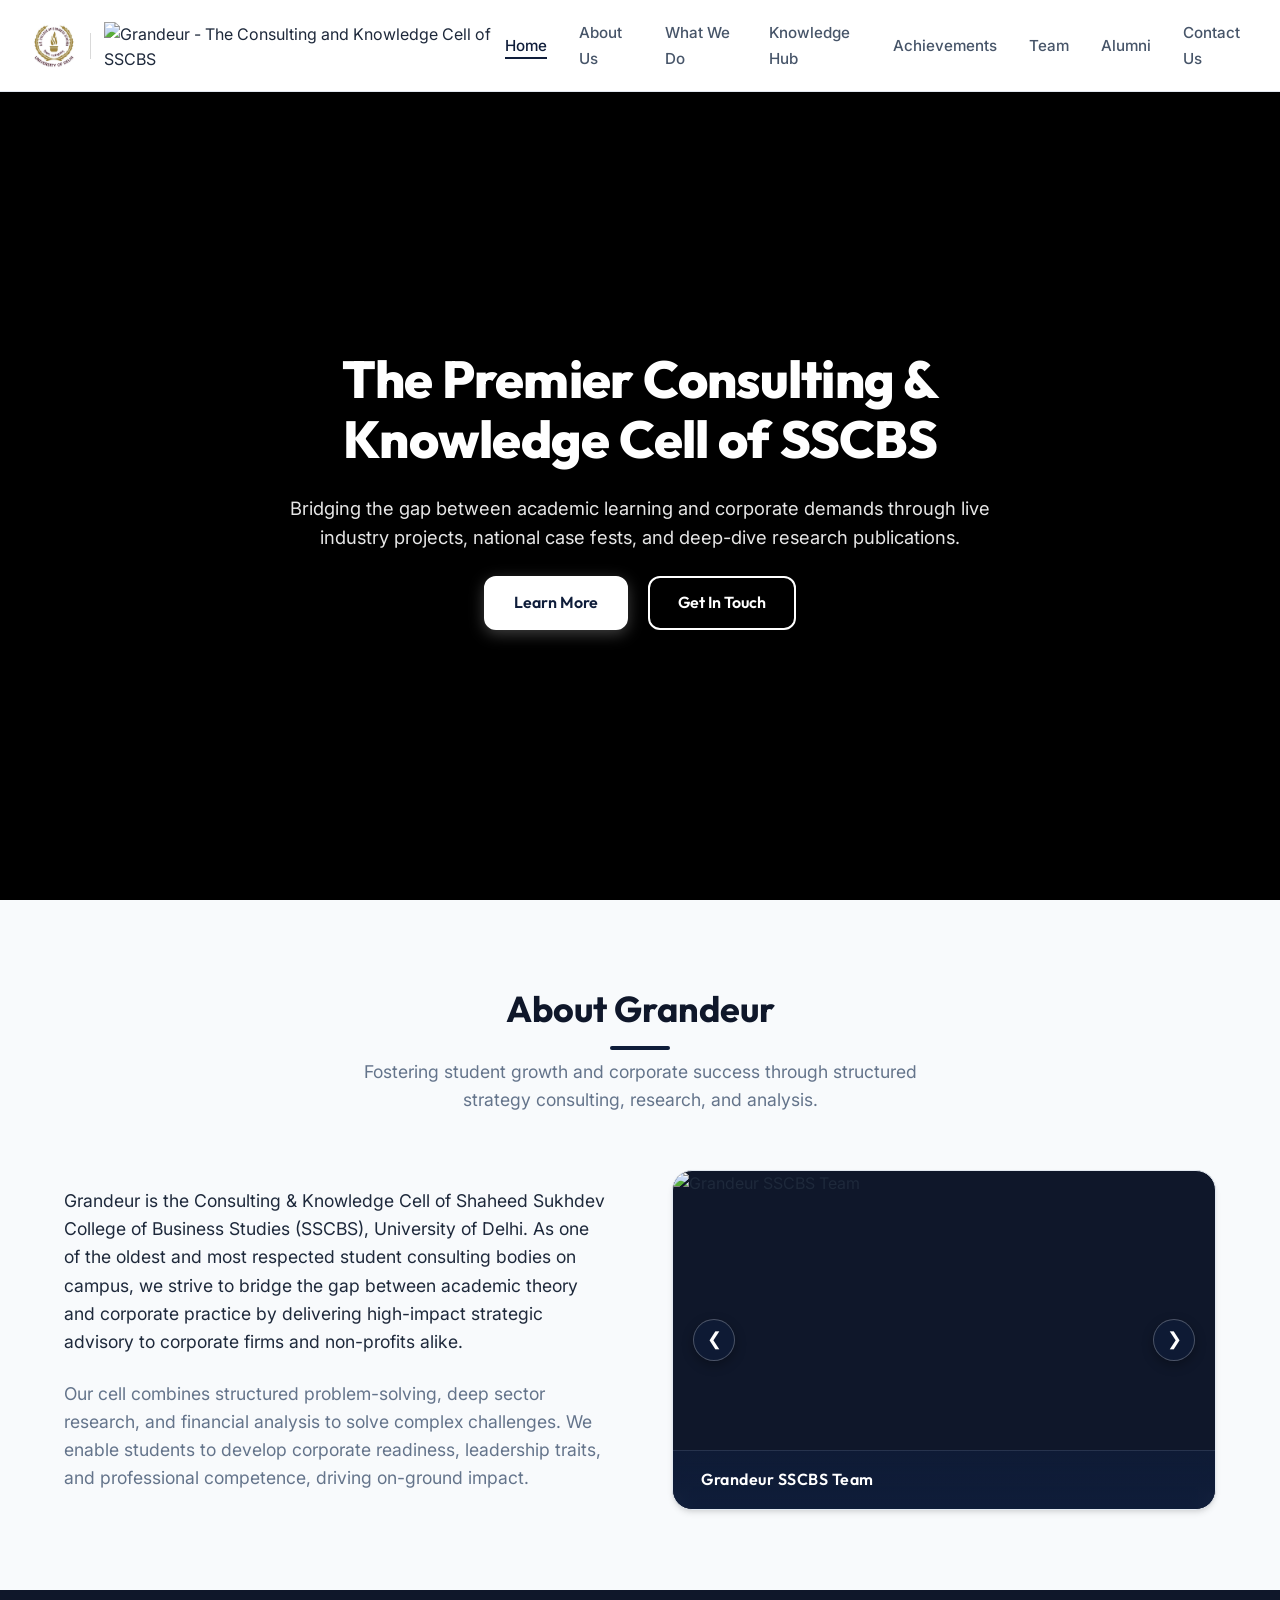
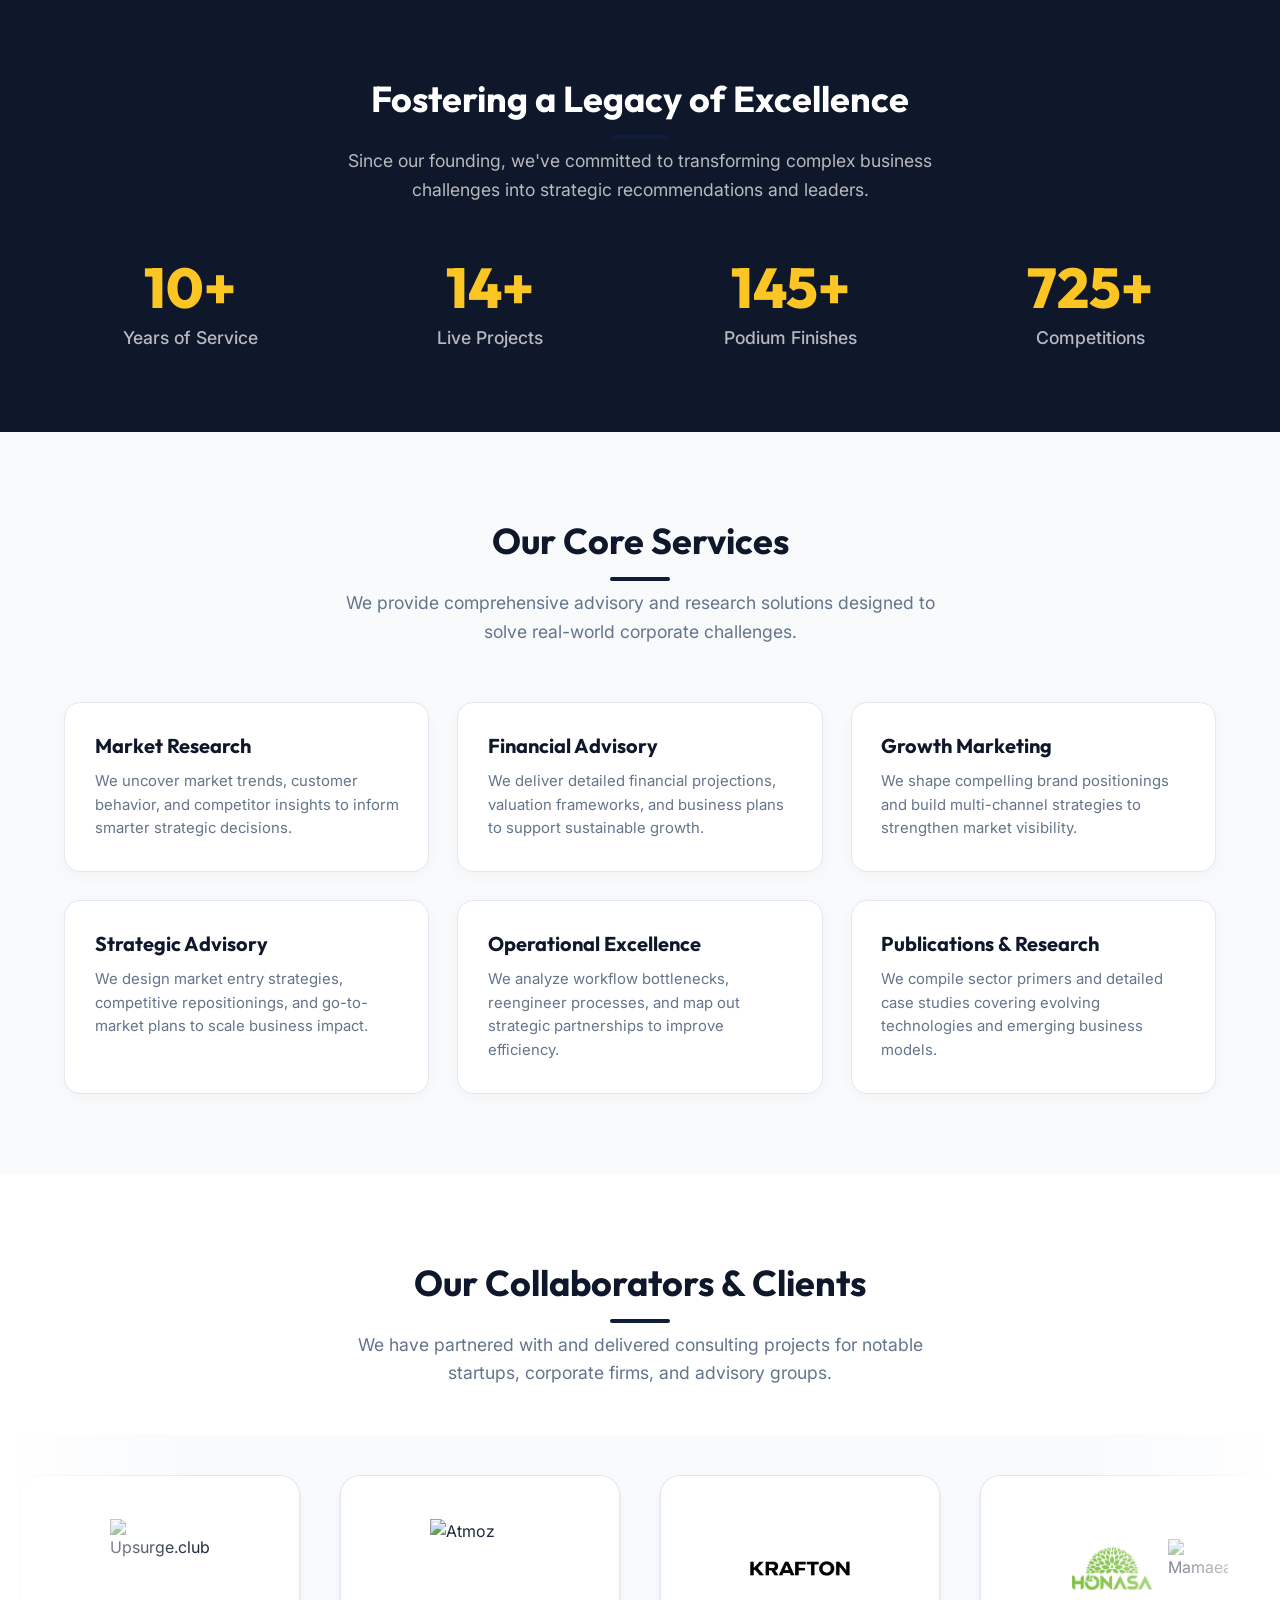
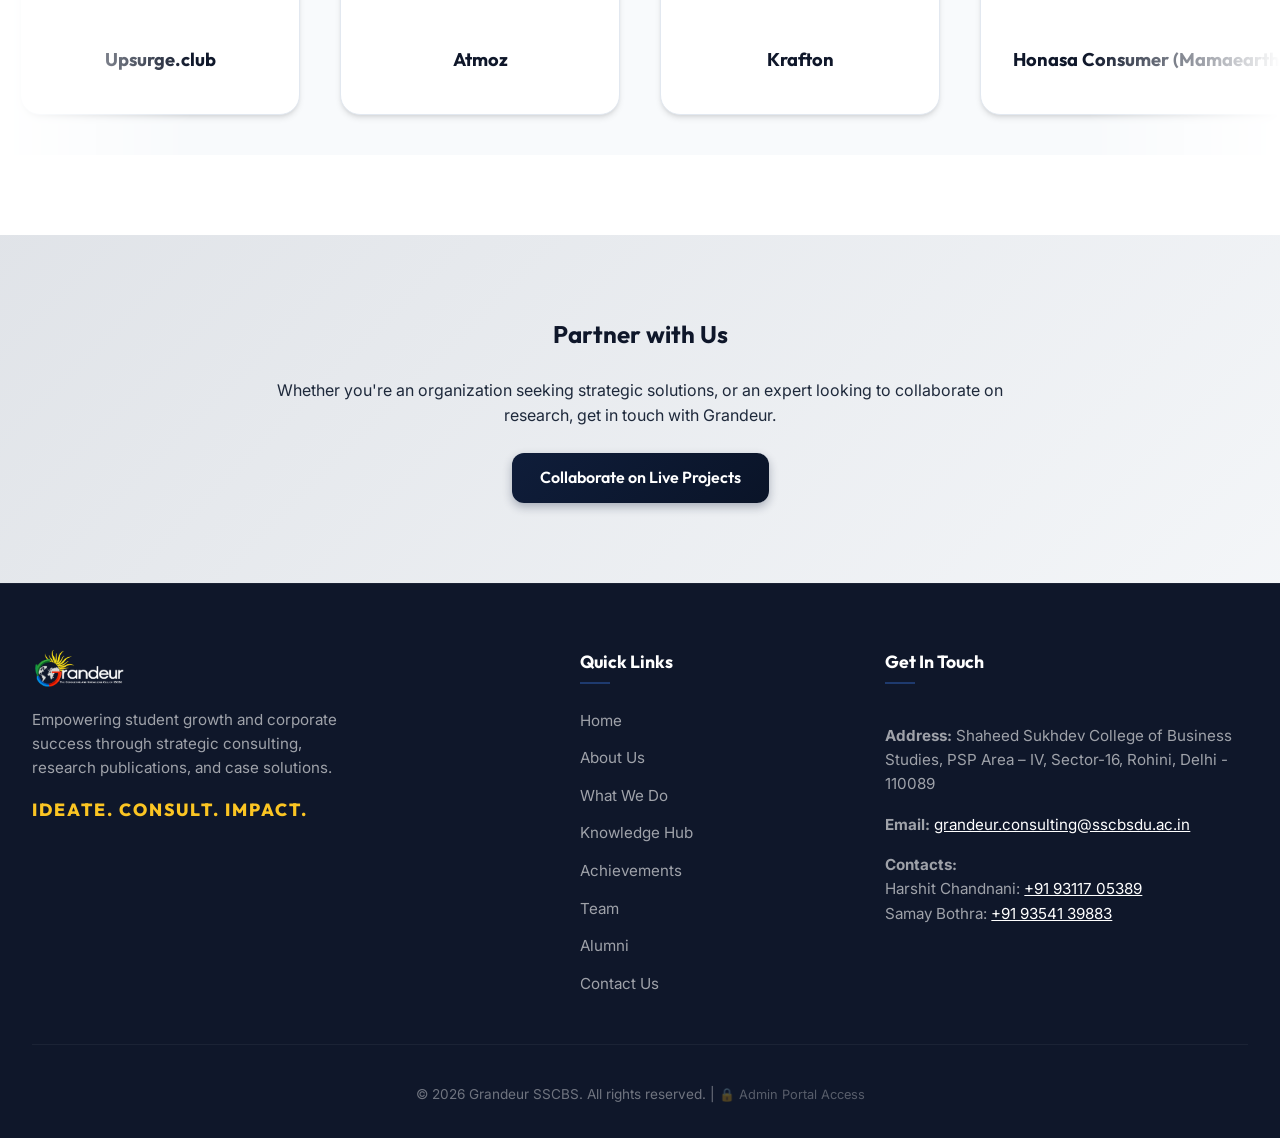
==== index.html @ 344ad2da "Revert "Update Google search and browser favicon icon from user provided image with solid black back" ====
<!DOCTYPE html>
<html lang="en">
<head>
    <meta charset="UTF-8">
    <meta name="viewport" content="width=device-width, initial-scale=1.0">
    <title>Grandeur SSCBS | Premier Consulting & Knowledge Cell</title>
            <meta name="description" content="Grandeur is the premier Consulting & Knowledge Cell of Shaheed Sukhdev College of Business Studies (SSCBS), University of Delhi. We bridge academic theory and corporate practice.">
    <link rel="canonical" href="https://www.grandeurconsulting.in/">

    <!-- Open Graph / Facebook / WhatsApp -->
    <meta property="og:type" content="website">
    <meta property="og:url" content="https://www.grandeurconsulting.in/">
    <meta property="og:title" content="Grandeur SSCBS | Premier Consulting & Knowledge Cell">
    <meta property="og:description" content="Grandeur is the premier Consulting & Knowledge Cell of Shaheed Sukhdev College of Business Studies (SSCBS), University of Delhi. We bridge academic theory and corporate practice.">
    <meta property="og:image" content="https://www.grandeurconsulting.in/og-image.png">
    <meta property="og:site_name" content="Grandeur SSCBS">

    <!-- Twitter Cards -->
    <meta name="twitter:card" content="summary_large_image">
    <meta name="twitter:url" content="https://www.grandeurconsulting.in/">
    <meta name="twitter:title" content="Grandeur SSCBS | Premier Consulting & Knowledge Cell">
    <meta name="twitter:description" content="Grandeur is the premier Consulting & Knowledge Cell of Shaheed Sukhdev College of Business Studies (SSCBS), University of Delhi. We bridge academic theory and corporate practice.">
    <meta name="twitter:image" content="https://www.grandeurconsulting.in/og-image.png">

    <!-- Schema.org JSON-LD -->
    <script type="application/ld+json">
{
    "@context": "https://schema.org",
    "@type": "EducationalOrganization",
    "name": "Grandeur SSCBS",
    "alternateName": "Grandeur - The Consulting & Knowledge Cell of SSCBS",
    "url": "https://www.grandeurconsulting.in",
    "logo": "https://www.grandeurconsulting.in/logo.png",
    "sameAs": [
        "https://www.linkedin.com/company/grandeur-sscbs/",
        "https://www.instagram.com/grandeur_sscbs/"
    ],
    "parentOrganization": {
        "@type": "CollegeOrUniversity",
        "name": "Shaheed Sukhdev College of Business Studies, University of Delhi"
    },
    "address": {
        "@type": "PostalAddress",
        "streetAddress": "PSP Area 4, Dr. KN Katju Marg, Sector 16, Rohini",
        "addressLocality": "New Delhi",
        "addressRegion": "Delhi",
        "postalCode": "110089",
        "addressCountry": "IN"
    }
}
    </script>

    <!-- Favicon -->
    <link rel="icon" type="image/png" sizes="512x512" href="favicon.png?v=5">
    <link rel="icon" type="image/png" sizes="32x32" href="favicon-32x32.png?v=5">
    <link rel="icon" type="image/png" sizes="16x16" href="favicon-16x16.png?v=5">
    <link rel="shortcut icon" href="favicon.ico?v=5">
    <link rel="apple-touch-icon" sizes="180x180" href="apple-touch-icon.png?v=5">
    <link rel="stylesheet" href="style.css">
    <!-- Vercel Web Analytics -->
    <script>
        window.va = window.va || function () { (window.vaq = window.vaq || []).push(arguments); };
    </script>
    <script defer src="/_vercel/insights/script.js"></script>
    <!-- Vercel Speed Insights -->
    <script>
        window.si = window.si || function () { (window.siq = window.siq || []).push(arguments); };
    </script>
    <script defer src="/_vercel/speed-insights/script.js"></script>
    <script src="static-data.js?v=2"></script>
    <script src="supabase-config.js?v=2"></script>
</head>
<body>
    <header class="header">
        <nav class="nav-container">
            <a href="index.html" class="logo-container" id="logo-link">
                <img src="sscbs-logo.png" alt="SSCBS - Shaheed Sukhdev College of Business Studies" class="sscbs-logo-img">
                <span class="logo-divider"></span>
                <img src="logo.png" alt="Grandeur - The Consulting and Knowledge Cell of SSCBS" class="logo-img">
            </a>
            <button class="menu-toggle" aria-label="Toggle Navigation" id="menu-btn">
                <span></span>
                <span></span>
                <span></span>
            </button>
            <ul class="nav-links">
                <li><a href="index.html" class="nav-link active">Home</a></li>
                <li><a href="about-us.html" class="nav-link">About Us</a></li>
                <li><a href="what-we-do.html" class="nav-link">What We Do</a></li>
                <li><a href="knowledge-hub.html" class="nav-link">Knowledge Hub</a></li>
                <li><a href="achievements.html" class="nav-link">Achievements</a></li>
                <li><a href="team.html" class="nav-link">Team</a></li>
                <li><a href="alumni.html" class="nav-link">Alumni</a></li>
                <li><a href="contact-us.html" class="nav-link">Contact Us</a></li>
            </ul>
        </nav>
    </header>

    <main class="main-content">
        <!-- Hero Section -->
        <section class="hero hero-home">
            <div class="hero-container">
                <div class="hero-content-card">
                    <h1>The Premier Consulting & Knowledge Cell of SSCBS</h1>
                    <p>Bridging the gap between academic learning and corporate demands through live industry projects, national case fests, and deep-dive research publications.</p>
                    <div class="hero-buttons">
                        <a href="about-us.html" class="btn btn-primary" id="hero-btn-learn">Learn More</a>
                        <a href="contact-us.html" class="btn btn-outline" id="hero-btn-contact">Get In Touch</a>
                    </div>
                </div>
            </div>
        </section>

        <!-- About Grandeur Section -->
        <section class="section">
            <div class="section-container">
                <div class="section-header">
                    <h2>About Grandeur</h2>
                    <p>Fostering student growth and corporate success through structured strategy consulting, research, and analysis.</p>
                </div>
                <div class="grid grid-2" style="align-items: center; gap: 4rem;">
                    <div>
                        <p style="font-size: 1.1rem; margin-bottom: 1.5rem; color: var(--text);">
                            Grandeur is the Consulting & Knowledge Cell of Shaheed Sukhdev College of Business Studies (SSCBS), University of Delhi. As one of the oldest and most respected student consulting bodies on campus, we strive to bridge the gap between academic theory and corporate practice by delivering high-impact strategic advisory to corporate firms and non-profits alike.
                        </p>
                        <p style="font-size: 1.1rem; color: var(--text-muted);">
                            Our cell combines structured problem-solving, deep sector research, and financial analysis to solve complex challenges. We enable students to develop corporate readiness, leadership traits, and professional competence, driving on-ground impact.
                        </p>
                    </div>
                    <div class="about-slider-container">
                        <div class="about-slider-wrapper">
                            <!-- Slide 1: Grandeur Team -->
                            <div class="about-slide active">
                                <img src="hero-team.jpg" alt="Grandeur SSCBS Team">
                                <div class="about-slide-caption">Grandeur SSCBS Team</div>
                            </div>
                            <!-- Slide 2: Events and Case Fests -->
                            <div class="about-slide">
                                <img src="events-case-fests.jpg" alt="Events and Case Fests">
                                <div class="about-slide-caption">Events and Case Fests</div>
                            </div>
                            <!-- Slide 3: Knowledge Sharing Sessions -->
                            <div class="about-slide">
                                <img src="knowledge-sharing.jpg" alt="Knowledge Sharing Sessions">
                                <div class="about-slide-caption">Knowledge Sharing Sessions</div>
                            </div>
                            <!-- Slide 4: Corporate Advisory -->
                            <div class="about-slide">
                                <img src="corporate-advisory.png" alt="Corporate Advisory">
                                <div class="about-slide-caption">Corporate Advisory</div>
                            </div>
                        </div>
                        <!-- Slider Navigation Arrows -->
                        <button class="about-slider-arrow about-prev" id="about-prev-btn" aria-label="Previous Slide">❮</button>
                        <button class="about-slider-arrow about-next" id="about-next-btn" aria-label="Next Slide">❯</button>
                    </div>
                </div>
            </div>
        </section>

        <!-- Stats Section -->
        <section class="section stats-section">
            <div class="section-container">
                <div class="section-header">
                    <h2 style="color: white;">Fostering a Legacy of Excellence</h2>
                    <p style="color: rgba(255,255,255,0.7);">Since our founding, we've committed to transforming complex business challenges into strategic recommendations and leaders.</p>
                </div>
                <div class="stats-grid">
                    <div class="stat-item">
                        <span class="stat-number" data-target="14" data-suffix="+">14+</span>
                        <span class="stat-label">Years of Service</span>
                    </div>
                    <div class="stat-item">
                        <span class="stat-number" data-target="20" data-suffix="+">20+</span>
                        <span class="stat-label">Live Projects</span>
                    </div>
                    <div class="stat-item">
                        <span class="stat-number" data-target="200" data-suffix="+">200+</span>
                        <span class="stat-label">Podium Finishes</span>
                    </div>
                    <div class="stat-item">
                        <span class="stat-number" data-target="1000" data-suffix="+">1000+</span>
                        <span class="stat-label">Competitions</span>
                    </div>
                </div>
            </div>
        </section>

        <!-- What We Do Section -->
        <section class="section">
            <div class="section-container">
                <div class="section-header">
                    <h2>Our Core Services</h2>
                    <p>We provide comprehensive advisory and research solutions designed to solve real-world corporate challenges.</p>
                </div>
                <div class="services-bento-grid">
                    <!-- Card 1 (Market Research) -->
                    <div class="service-card">
                        <h3>Market Research</h3>
                        <p>We uncover market trends, customer behavior, and competitor insights to inform smarter strategic decisions.</p>
                    </div>

                    <!-- Card 2 (Financial Advisory) -->
                    <div class="service-card">
                        <h3>Financial Advisory</h3>
                        <p>We deliver detailed financial projections, valuation frameworks, and business plans to support sustainable growth.</p>
                    </div>

                    <!-- Card 3 (Growth Marketing) -->
                    <div class="service-card">
                        <h3>Growth Marketing</h3>
                        <p>We shape compelling brand positionings and build multi-channel strategies to strengthen market visibility.</p>
                    </div>

                    <!-- Card 4 (Strategic Advisory) -->
                    <div class="service-card">
                        <h3>Strategic Advisory</h3>
                        <p>We design market entry strategies, competitive repositionings, and go-to-market plans to scale business impact.</p>
                    </div>

                    <!-- Card 5 (Operational Excellence) -->
                    <div class="service-card">
                        <h3>Operational Excellence</h3>
                        <p>We analyze workflow bottlenecks, reengineer processes, and map out strategic partnerships to improve efficiency.</p>
                    </div>

                    <!-- Card 6 (Publications & Research) -->
                    <div class="service-card">
                        <h3>Publications & Research</h3>
                        <p>We compile sector primers and detailed case studies covering evolving technologies and emerging business models.</p>
                    </div>
                </div>
            </div>
        </section>

        <!-- Clients Section -->
        <section class="section" style="background-color: white; overflow: hidden; padding-left: 0; padding-right: 0;">
            <div class="section-container" style="max-width: 100%; padding-left: 0; padding-right: 0;">
                <div class="section-header" style="max-width: 1200px; margin: 0 auto 3rem auto; padding: 0 2rem;">
                    <h2>Our Collaborators & Clients</h2>
                    <p>We have partnered with and delivered consulting projects for notable startups, corporate firms, and advisory groups.</p>
                </div>
                
                <div class="marquee-container mask-horizontal-fade">
                    <div class="marquee-content autoplay-css">
                        <!-- Group 1 -->
                        <div class="collab-card">
                            <div class="collab-logo-wrapper">
                                <img src="collab-upsurge.png" alt="Upsurge.club" class="collab-logo">
                            </div>
                            <span class="collab-name">Upsurge.club</span>
                        </div>
                        <div class="collab-card">
                            <div class="collab-logo-wrapper">
                                <img src="collab-atmoz.png" alt="Atmoz" class="collab-logo">
                            </div>
                            <span class="collab-name">Atmoz</span>
                        </div>
                        <div class="collab-card">
                            <div class="collab-logo-wrapper">
                                <img src="collab-krafton.png" alt="Krafton" class="collab-logo">
                            </div>
                            <span class="collab-name">Krafton</span>
                        </div>
                        <div class="collab-card">
                            <div class="collab-logo-wrapper">
                                <img src="collab-honasa.png" alt="Honasa" class="collab-logo honasa">
                                <img src="collab-mamaearth.png" alt="Mamaearth" class="collab-logo mamaearth">
                            </div>
                            <span class="collab-name">Honasa Consumer (Mamaearth)</span>
                        </div>
                        <div class="collab-card">
                            <div class="collab-logo-wrapper">
                                <img src="collab-krg.png" alt="KRG Consultancy" class="collab-logo">
                            </div>
                            <span class="collab-name">KRG Consultancy</span>
                        </div>
                        <div class="collab-card">
                            <div class="collab-logo-wrapper">
                                <img src="collab-skilled-sapiens.png" alt="Skilled Sapiens" class="collab-logo">
                            </div>
                            <span class="collab-name">Skilled Sapiens</span>
                        </div>
                        <div class="collab-card">
                            <div class="collab-logo-wrapper">
                                <img src="collab-thev.png" alt="THEV Advisory" class="collab-logo">
                            </div>
                            <span class="collab-name">THEV Advisory</span>
                        </div>
                        <div class="collab-card">
                            <div class="collab-logo-wrapper">
                                <img src="collab-meltingpot.png" alt="Melting Pot" class="collab-logo">
                            </div>
                            <span class="collab-name">Melting Pot</span>
                        </div>
                        <div class="collab-card">
                            <div class="collab-logo-wrapper">
                                <img src="collab-hdfc.png" alt="HDFC" class="collab-logo">
                            </div>
                            <span class="collab-name">HDFC</span>
                        </div>
                        <div class="collab-card">
                            <div class="collab-logo-wrapper">
                                <img src="collab-yesbank.png" alt="Yes Bank" class="collab-logo">
                            </div>
                            <span class="collab-name">Yes Bank</span>
                        </div>
                        <div class="collab-card">
                            <div class="collab-logo-wrapper">
                                <img src="collab-kenresearch.png" alt="Ken Research" class="collab-logo">
                            </div>
                            <span class="collab-name">Ken Research</span>
                        </div>
                        <div class="collab-card">
                            <div class="collab-logo-wrapper">
                                <img src="collab-unstop.png" alt="Unstop" class="collab-logo">
                            </div>
                            <span class="collab-name">Unstop</span>
                        </div>
                        <div class="collab-card">
                            <div class="collab-logo-wrapper">
                                <img src="collab-medulance.png" alt="Medulance" class="collab-logo">
                            </div>
                            <span class="collab-name">Medulance</span>
                        </div>
                        <div class="collab-card">
                            <div class="collab-logo-wrapper">
                                <img src="collab-meteor.png" alt="Meteor Ventures" class="collab-logo">
                            </div>
                            <span class="collab-name">Meteor Ventures</span>
                        </div>
                        <div class="collab-card">
                            <div class="collab-logo-wrapper">
                                <img src="collab-unmay.png" alt="Unmay" class="collab-logo">
                            </div>
                            <span class="collab-name">Unmay</span>
                        </div>
                        <div class="collab-card">
                            <div class="collab-logo-wrapper">
                                <img src="collab-catalystiq.png" alt="Catalyst IQ" class="collab-logo">
                            </div>
                            <span class="collab-name">Catalyst IQ</span>
                        </div>
                        <div class="collab-card">
                            <div class="collab-logo-wrapper">
                                <img src="collab-hobbeeme.png" alt="Hobbeeme" class="collab-logo">
                            </div>
                            <span class="collab-name">Hobbeeme</span>
                        </div>
                        <div class="collab-card">
                            <div class="collab-logo-wrapper">
                                <img src="collab-ey.png" alt="Ernst & Young (EY)" class="collab-logo">
                            </div>
                            <span class="collab-name">Ernst & Young (EY)</span>
                        </div>
                        <div class="collab-card">
                            <div class="collab-logo-wrapper">
                                <img src="collab-plum.svg" alt="Plum" class="collab-logo">
                            </div>
                            <span class="collab-name">Plum</span>
                        </div>

                        <!-- Group 2 (Duplicate for loop) -->
                        <div class="collab-card">
                            <div class="collab-logo-wrapper">
                                <img src="collab-upsurge.png" alt="Upsurge.club" class="collab-logo">
                            </div>
                            <span class="collab-name">Upsurge.club</span>
                        </div>
                        <div class="collab-card">
                            <div class="collab-logo-wrapper">
                                <img src="collab-atmoz.png" alt="Atmoz" class="collab-logo">
                            </div>
                            <span class="collab-name">Atmoz</span>
                        </div>
                        <div class="collab-card">
                            <div class="collab-logo-wrapper">
                                <img src="collab-krafton.png" alt="Krafton" class="collab-logo">
                            </div>
                            <span class="collab-name">Krafton</span>
                        </div>
                        <div class="collab-card">
                            <div class="collab-logo-wrapper">
                                <img src="collab-honasa.png" alt="Honasa" class="collab-logo honasa">
                                <img src="collab-mamaearth.png" alt="Mamaearth" class="collab-logo mamaearth">
                            </div>
                            <span class="collab-name">Honasa Consumer (Mamaearth)</span>
                        </div>
                        <div class="collab-card">
                            <div class="collab-logo-wrapper">
                                <img src="collab-krg.png" alt="KRG Consultancy" class="collab-logo">
                            </div>
                            <span class="collab-name">KRG Consultancy</span>
                        </div>
                        <div class="collab-card">
                            <div class="collab-logo-wrapper">
                                <img src="collab-skilled-sapiens.png" alt="Skilled Sapiens" class="collab-logo">
                            </div>
                            <span class="collab-name">Skilled Sapiens</span>
                        </div>
                        <div class="collab-card">
                            <div class="collab-logo-wrapper">
                                <img src="collab-thev.png" alt="THEV Advisory" class="collab-logo">
                            </div>
                            <span class="collab-name">THEV Advisory</span>
                        </div>
                        <div class="collab-card">
                            <div class="collab-logo-wrapper">
                                <img src="collab-meltingpot.png" alt="Melting Pot" class="collab-logo">
                            </div>
                            <span class="collab-name">Melting Pot</span>
                        </div>
                        <div class="collab-card">
                            <div class="collab-logo-wrapper">
                                <img src="collab-hdfc.png" alt="HDFC" class="collab-logo">
                            </div>
                            <span class="collab-name">HDFC</span>
                        </div>
                        <div class="collab-card">
                            <div class="collab-logo-wrapper">
                                <img src="collab-yesbank.png" alt="Yes Bank" class="collab-logo">
                            </div>
                            <span class="collab-name">Yes Bank</span>
                        </div>
                        <div class="collab-card">
                            <div class="collab-logo-wrapper">
                                <img src="collab-kenresearch.png" alt="Ken Research" class="collab-logo">
                            </div>
                            <span class="collab-name">Ken Research</span>
                        </div>
                        <div class="collab-card">
                            <div class="collab-logo-wrapper">
                                <img src="collab-unstop.png" alt="Unstop" class="collab-logo">
                            </div>
                            <span class="collab-name">Unstop</span>
                        </div>
                        <div class="collab-card">
                            <div class="collab-logo-wrapper">
                                <img src="collab-medulance.png" alt="Medulance" class="collab-logo">
                            </div>
                            <span class="collab-name">Medulance</span>
                        </div>
                        <div class="collab-card">
                            <div class="collab-logo-wrapper">
                                <img src="collab-meteor.png" alt="Meteor Ventures" class="collab-logo">
                            </div>
                            <span class="collab-name">Meteor Ventures</span>
                        </div>
                        <div class="collab-card">
                            <div class="collab-logo-wrapper">
                                <img src="collab-unmay.png" alt="Unmay" class="collab-logo">
                            </div>
                            <span class="collab-name">Unmay</span>
                        </div>
                        <div class="collab-card">
                            <div class="collab-logo-wrapper">
                                <img src="collab-catalystiq.png" alt="Catalyst IQ" class="collab-logo">
                            </div>
                            <span class="collab-name">Catalyst IQ</span>
                        </div>
                        <div class="collab-card">
                            <div class="collab-logo-wrapper">
                                <img src="collab-hobbeeme.png" alt="Hobbeeme" class="collab-logo">
                            </div>
                            <span class="collab-name">Hobbeeme</span>
                        </div>
                        <div class="collab-card">
                            <div class="collab-logo-wrapper">
                                <img src="collab-ey.png" alt="Ernst & Young (EY)" class="collab-logo">
                            </div>
                            <span class="collab-name">Ernst & Young (EY)</span>
                        </div>
                        <div class="collab-card">
                            <div class="collab-logo-wrapper">
                                <img src="collab-plum.svg" alt="Plum" class="collab-logo">
                            </div>
                            <span class="collab-name">Plum</span>
                        </div>
                    </div>
                </div>
            </div>
        </section>


        <!-- CTA Section -->
        <section class="section" style="background: linear-gradient(135deg, rgba(var(--primary-rgb), 0.1), rgba(var(--primary-rgb), 0.02)); text-align: center;">
            <div class="section-container" style="max-width: 800px; display: flex; flex-direction: column; align-items: center; gap: 1.5rem;">
                <h2>Partner with Us</h2>
                <p>Whether you're an organization seeking strategic solutions, or an expert looking to collaborate on research, get in touch with Grandeur.</p>
                <a href="contact-us.html" class="btn btn-primary" id="cta-btn-get">Collaborate on Live Projects</a>
            </div>
        </section>
    </main>

    <footer class="footer">
        <div class="footer-container">
            <div class="footer-brand">
                <a href="index.html" class="footer-logo">
                    <img src="logo-white.png" alt="Grandeur" class="footer-logo-img">
                </a>
                <p>Empowering student growth and corporate success through strategic consulting, research publications, and case solutions.</p>
                <span class="footer-motto">IDEATE. CONSULT. IMPACT.</span>
            </div>
            <div class="footer-links">
                <h3>Quick Links</h3>
                <ul>
                    <li><a href="index.html">Home</a></li>
                    <li><a href="about-us.html">About Us</a></li>
                    <li><a href="what-we-do.html">What We Do</a></li>
                    <li><a href="knowledge-hub.html">Knowledge Hub</a></li>
                    <li><a href="achievements.html">Achievements</a></li>
                    <li><a href="team.html">Team</a></li>
                    <li><a href="alumni.html">Alumni</a></li>
                    <li><a href="contact-us.html">Contact Us</a></li>
                </ul>
            </div>
            <div class="footer-contact">
                <h3>Get In Touch</h3>
                <span><strong>Address:</strong> Shaheed Sukhdev College of Business Studies, PSP Area – IV, Sector-16, Rohini, Delhi - 110089</span>
                <span><strong>Email:</strong> <a href="mailto:grandeur.consulting@sscbsdu.ac.in" style="color: #ffffff; text-decoration: underline;">grandeur.consulting@sscbsdu.ac.in</a></span>
                <span><strong>Contacts:</strong><br>Harshit Chandnani: <a href="tel:+919311705389" style="color: #ffffff; text-decoration: underline;">+91 93117 05389</a><br>Samay Bothra: <a href="tel:+919354139883" style="color: #ffffff; text-decoration: underline;">+91 93541 39883</a></span>
            </div>
        </div>
        <div class="footer-bottom">
            <p>&copy; 2026 Grandeur SSCBS. All rights reserved. | <a href="admin.html" class="footer-admin-link">🔒 Admin Portal Access</a></p>
        </div>
    </footer>

    <!-- Static Data & Configuration -->
<script src="script.js?v=26"></script>
</body>
</html>
---- style.css ----
@import url('https://fonts.googleapis.com/css2?family=Inter:wght@300;400;500;600;700&family=Outfit:wght@400;500;600;700;800&display=swap');

:root {
    --primary: #0f1d3a;
    --primary-rgb: 15, 29, 58;
    --primary-light: #1e3a6e;
    --primary-dark: #0a1428;
    --dark: #0f172a;
    --dark-rgb: 15, 23, 42;
    --light-bg: #f8fafc;
    --card-bg: #ffffff;
    --text: #1e293b;
    --text-muted: #64748b;
    --border: #e2e8f0;
    --accent-yellow: #FBC523;
    --shadow-sm: 0 1px 2px 0 rgb(0 0 0 / 0.05);
    --shadow-md: 0 4px 6px -1px rgb(0 0 0 / 0.1), 0 2px 4px -2px rgb(0 0 0 / 0.1);
    --shadow-lg: 0 10px 15px -3px rgb(0 0 0 / 0.1), 0 4px 6px -4px rgb(0 0 0 / 0.1);
    --transition: all 0.3s cubic-bezier(0.4, 0, 0.2, 1);
    --radius: 12px;
    --radius-lg: 20px;
}

* {
    margin: 0;
    padding: 0;
    box-sizing: border-box;
}

img, svg, video {
    max-width: 100%;
    height: auto;
}

iframe {
    max-width: 100%;
}

html {
    scroll-behavior: smooth;
    max-width: 100vw;
    overflow-x: hidden;
}

body {
    font-family: 'Inter', sans-serif;
    background-color: var(--light-bg);
    color: var(--text);
    line-height: 1.6;
    overflow-x: hidden;
    max-width: 100vw;
    width: 100%;
}

h1, h2, h3, h4, h5, h6 {
    font-family: 'Outfit', sans-serif;
    color: var(--dark);
    font-weight: 700;
}

a {
    color: inherit;
    text-decoration: none;
    transition: var(--transition);
}

/* Header / Navbar */
.header {
    position: fixed;
    top: 0;
    left: 0;
    width: 100%;
    z-index: 1000;
    background: #ffffff;
    backdrop-filter: blur(12px);
    -webkit-backdrop-filter: blur(12px);
    border-bottom: 1px solid var(--border);
    transition: var(--transition);
}

.header.scrolled {
    background: #ffffff;
    box-shadow: var(--shadow-md);
}

.nav-container {
    max-width: 1280px;
    margin: 0 auto;
    padding: 1.25rem 2rem;
    display: flex;
    justify-content: space-between;
    align-items: center;
}

.logo-container {
    display: flex;
    align-items: center;
    gap: 0.75rem;
}

.logo-placeholder {
    width: 40px;
    height: 40px;
    border-radius: 8px;
    background: linear-gradient(135deg, var(--primary), var(--primary-light));
    display: flex;
    align-items: center;
    justify-content: center;
    color: white;
    font-family: 'Outfit', sans-serif;
    font-weight: 800;
    font-size: 1.25rem;
}

.logo-img {
    height: 48px;
    width: auto;
    object-fit: contain;
    background: transparent;
}

.sscbs-logo-img {
    height: 44px;
    width: auto;
    object-fit: contain;
    background: transparent;
    transition: var(--transition);
}

.sscbs-logo-img:hover {
    transform: scale(1.05);
}

.logo-divider {
    height: 26px;
    width: 1px;
    background-color: rgba(0, 0, 0, 0.15);
    margin: 0 0.1rem;
    display: inline-block;
}

.footer-logo-img {
    height: 44px;
    width: auto;
    object-fit: contain;
    background: transparent;
    filter: none;
}

.logo-text {
    display: flex;
    flex-direction: column;
}

.logo-text .brand-name {
    font-family: 'Outfit', sans-serif;
    font-weight: 800;
    font-size: 1.25rem;
    line-height: 1.1;
    color: var(--dark);
}

.logo-text .branch-name {
    font-size: 0.75rem;
    color: var(--primary);
    font-weight: 600;
    letter-spacing: 1px;
    text-transform: uppercase;
}

.nav-links {
    display: flex;
    gap: 2rem;
    align-items: center;
    list-style: none;
}

.nav-link {
    font-size: 0.95rem;
    font-weight: 500;
    color: #475569;
    position: relative;
    padding: 0.25rem 0;
}

.nav-link:hover, .nav-link.active {
    color: var(--primary);
}

.nav-link::after {
    content: '';
    position: absolute;
    bottom: 0;
    left: 0;
    width: 0;
    height: 2px;
    background: var(--primary);
    transition: var(--transition);
}

.nav-link:hover::after, .nav-link.active::after {
    width: 100%;
}

.nav-link-btn {
    background: linear-gradient(135deg, #0f1d3a 0%, #1e3a6e 100%) !important;
    color: #ffffff !important;
    font-weight: 700 !important;
    padding: 0.5rem 1.25rem !important;
    border-radius: 30px !important;
    font-size: 0.88rem !important;
    letter-spacing: 0.4px;
    position: relative !important;
    overflow: hidden !important;
    border: 1px solid rgba(251, 197, 35, 0.6) !important;
    box-shadow: 0 4px 14px rgba(15, 29, 58, 0.25), 0 0 10px rgba(251, 197, 35, 0.2);
    transition: all 0.3s cubic-bezier(0.4, 0, 0.2, 1) !important;
    display: inline-flex;
    align-items: center;
    gap: 0.4rem;
}

/* Glare Light Reflection Sweep */
.nav-link-btn::before {
    content: '';
    position: absolute;
    top: -50%;
    left: -50%;
    width: 200%;
    height: 200%;
    background: linear-gradient(
        60deg,
        transparent 30%,
        rgba(255, 255, 255, 0.45) 50%,
        transparent 70%
    );
    transform: rotate(30deg) translateX(-100%);
    animation: glare-sweep 3.5s infinite ease-in-out;
    pointer-events: none;
}

@keyframes glare-sweep {
    0% {
        transform: rotate(30deg) translateX(-150%);
    }
    25% {
        transform: rotate(30deg) translateX(150%);
    }
    100% {
        transform: rotate(30deg) translateX(150%);
    }
}

.nav-link-btn:hover, .nav-link-btn.active {
    background: linear-gradient(135deg, #1e3a6e 0%, #0f1d3a 100%) !important;
    transform: translateY(-2px);
    box-shadow: 0 6px 20px rgba(15, 29, 58, 0.35), 0 0 16px rgba(251, 197, 35, 0.5);
    border-color: #FBC523 !important;
    color: #ffffff !important;
}

.nav-link-btn::after {
    display: none !important;
}

.menu-toggle {
    display: none;
    flex-direction: column;
    gap: 6px;
    cursor: pointer;
    background: none;
    border: none;
    padding: 0.5rem;
}

.menu-toggle span {
    display: block;
    width: 25px;
    height: 2px;
    background: #0f1d3a;
    transition: var(--transition);
}

/* Page Layout */
.main-content {
    margin-top: 80px;
}

.hero {
    position: relative;
    min-height: 42vh;
    width: 100%;
    max-width: 100%;
    box-sizing: border-box;
    display: flex;
    align-items: center;
    justify-content: center;
    padding: 5.5rem 2rem 5rem;
    background: radial-gradient(circle at 50% 10%, rgba(30, 58, 110, 0.75) 0%, rgba(10, 20, 40, 0.98) 75%), linear-gradient(135deg, #091224 0%, #0F1D3A 50%, #172B54 100%);
    text-align: center;
    overflow: hidden;
    color: #ffffff;
}

.hero::before {
    content: '';
    position: absolute;
    top: 0;
    left: 0;
    right: 0;
    bottom: 0;
    background-image: radial-gradient(rgba(255, 255, 255, 0.12) 1px, transparent 1px);
    background-size: 28px 28px;
    opacity: 0.5;
    pointer-events: none;
    z-index: 1;
}

.hero::after {
    content: '';
    position: absolute;
    top: -20%;
    left: 50%;
    transform: translateX(-50%);
    width: 650px;
    height: 320px;
    background: radial-gradient(circle, rgba(251, 197, 35, 0.18) 0%, rgba(30, 58, 110, 0.15) 50%, transparent 80%);
    filter: blur(50px);
    pointer-events: none;
    z-index: 1;
}

.hero-home {
    min-height: calc(100vh - 80px);
    padding: 6rem 2rem;
    background: linear-gradient(rgba(0, 0, 0, 0.6), rgba(0, 0, 0, 0.6)), url('hero-team.jpg') no-repeat center center/cover;
    background-color: #000000;
}

.hero-home::before, .hero-home::after {
    display: none;
}

.hero-home .hero-container {
    max-width: 850px;
}

.hero-badge {
    display: inline-flex;
    align-items: center;
    gap: 0.5rem;
    padding: 0.4rem 1.15rem;
    background: rgba(255, 255, 255, 0.08);
    border: 1px solid rgba(255, 255, 255, 0.2);
    box-shadow: 0 4px 20px rgba(0, 0, 0, 0.2), inset 0 1px 0 rgba(255, 255, 255, 0.2);
    backdrop-filter: blur(12px);
    -webkit-backdrop-filter: blur(12px);
    border-radius: 50px;
    font-size: 0.8rem;
    font-weight: 600;
    letter-spacing: 1.2px;
    text-transform: uppercase;
    color: #FBC523;
    animation: fadeIn 0.8s ease-out;
}


.hero-bottom-divider {
    position: absolute;
    bottom: 0;
    left: 0;
    width: 100%;
    height: 2px;
    background: linear-gradient(90deg, transparent 0%, rgba(251, 197, 35, 0.6) 50%, transparent 100%);
    z-index: 3;
}

.hero-content-card {
    width: 100%;
    display: flex;
    flex-direction: column;
    align-items: center;
    gap: 1.5rem;
    animation: fadeIn 1s ease-out;
}

@keyframes fadeIn {
    from {
        opacity: 0;
        transform: translateY(15px);
    }
    to {
        opacity: 1;
        transform: translateY(0);
    }
}

@media (max-width: 768px) {
    .hero-content-card {
        gap: 1.25rem;
    }
    .hero {
        padding: 4rem 1.25rem 3.5rem;
        min-height: auto;
    }
    .hero h1 {
        font-size: 2.25rem;
    }
    .hero p {
        font-size: 1rem;
    }
}

.hero-container {
    max-width: 900px;
    margin: 0 auto;
    display: flex;
    flex-direction: column;
    align-items: center;
    gap: 1.25rem;
    z-index: 2;
    position: relative;
}

.hero h1 {
    font-size: clamp(2rem, 5vw + 0.5rem, 3.25rem);
    line-height: 1.15;
    color: #ffffff;
    letter-spacing: -0.75px;
    font-weight: 800;
    text-shadow: 0 4px 20px rgba(0, 0, 0, 0.4);
}

.hero h1 span.highlight {
    color: var(--accent-yellow);
}

.hero p {
    font-size: clamp(0.95rem, 1.2vw + 0.6rem, 1.15rem);
    color: rgba(255, 255, 255, 0.9);
    max-width: 720px;
    line-height: 1.6;
    text-shadow: 0 1px 5px rgba(0, 0, 0, 0.4);
}

.hero-buttons {
    display: flex;
    gap: 1.25rem;
    justify-content: center;
    flex-wrap: wrap;
}

.hero .btn-primary {
    background: #ffffff;
    color: #0f1d3a;
    box-shadow: 0 4px 15px rgba(255, 255, 255, 0.25);
    border: 2px solid #ffffff;
}

.hero .btn-primary:hover {
    background: transparent;
    color: #ffffff;
    box-shadow: 0 6px 20px rgba(255, 255, 255, 0.4);
    transform: translateY(-2px);
}

.hero .btn-outline {
    border: 2px solid #ffffff;
    color: #ffffff;
    background: transparent;
}

.hero .btn-outline:hover {
    background: #ffffff;
    color: #0f1d3a;
    transform: translateY(-2px);
}

.btn {
    display: inline-block;
    padding: 0.75rem 1.75rem;
    border-radius: var(--radius);
    font-family: 'Outfit', sans-serif;
    font-weight: 600;
    text-align: center;
    cursor: pointer;
    transition: var(--transition);
}

.btn-primary {
    background: linear-gradient(135deg, var(--primary), var(--primary-dark));
    color: white;
    box-shadow: 0 4px 10px rgba(var(--primary-rgb), 0.3);
    border: none;
}

.btn-primary:hover {
    transform: translateY(-2px);
    box-shadow: 0 6px 15px rgba(var(--primary-rgb), 0.4);
}

.btn-outline {
    border: 2px solid var(--primary);
    color: var(--primary);
    background: transparent;
}

.btn-outline:hover {
    background: rgba(var(--primary-rgb), 0.05);
    transform: translateY(-2px);
}

/* Sections */
.section {
    padding: 5rem 2rem;
}

.section-container {
    max-width: 1280px;
    margin: 0 auto;
    padding: 0 2rem;
}

.section-header {
    text-align: center;
    margin-bottom: 3.5rem;
    display: flex;
    flex-direction: column;
    align-items: center;
    gap: 0.5rem;
}

.section-header h2 {
    font-size: clamp(1.6rem, 3vw + 0.5rem, 2.25rem);
    position: relative;
    padding-bottom: 0.75rem;
}

.section-header h2::after {
    content: '';
    position: absolute;
    bottom: 0;
    left: 50%;
    transform: translateX(-50%);
    width: 60px;
    height: 4px;
    background: var(--primary);
    border-radius: 2px;
}

.section-header p {
    color: var(--text-muted);
    font-size: clamp(0.95rem, 1vw + 0.5rem, 1.1rem);
    max-width: 600px;
}

/* Grid & Cards */
.grid {
    display: grid;
    gap: 2rem;
}

.grid-2 {
    grid-template-columns: repeat(2, 1fr);
}

.grid-3 {
    grid-template-columns: repeat(3, 1fr);
}

.grid-4 {
    grid-template-columns: repeat(4, 1fr);
}

.span-2-desktop {
    grid-column: span 2;
}

.card {
    background: var(--card-bg);
    border: 1px solid var(--border);
    border-radius: var(--radius);
    padding: 2.25rem;
    box-shadow: var(--shadow-sm);
    transition: box-shadow 0.3s ease, border-color 0.3s ease;
    cursor: default;
}

.card:hover {
    box-shadow: var(--shadow-md);
    border-color: rgba(var(--primary-rgb), 0.25);
}

.card-icon {
    font-size: 2rem;
    color: var(--primary);
    margin-bottom: 1.25rem;
}

.card h3 {
    font-size: 1.35rem;
    margin-bottom: 0.75rem;
}

.card p {
    color: var(--text-muted);
    font-size: 0.95rem;
}

/* Stats Section */
.stats-section {
    background: var(--dark);
    color: white;
    position: relative;
    overflow: hidden;
}

.stats-grid {
    display: grid;
    grid-template-columns: repeat(auto-fit, minmax(220px, 1fr));
    gap: 3rem;
    text-align: center;
}

.stat-item {
    display: flex;
    flex-direction: column;
    gap: 0.5rem;
}

.stat-number {
    font-family: 'Outfit', sans-serif;
    font-size: 3.5rem;
    font-weight: 800;
    color: var(--accent-yellow);
    line-height: 1;
}

.stat-label {
    font-size: 1.1rem;
    color: rgba(255, 255, 255, 0.7);
    font-weight: 500;
}

/* Timeline */
.timeline {
    position: relative;
    max-width: 800px;
    margin: 0 auto;
    padding: 2rem 0;
}

.timeline::after {
    content: '';
    position: absolute;
    width: 4px;
    background: var(--border);
    top: 0;
    bottom: 0;
    left: 50%;
    margin-left: -2px;
}

.timeline-item {
    padding: 10px 40px;
    position: relative;
    background-color: inherit;
    width: 50%;
}

.timeline-item::after {
    content: '';
    position: absolute;
    width: 20px;
    height: 20px;
    right: -10px;
    background-color: white;
    border: 4px solid var(--primary);
    top: 15px;
    border-radius: 50%;
    z-index: 1;
    transition: var(--transition);
}

.timeline-item.left {
    left: 0;
}

.timeline-item.right {
    left: 50%;
}

.timeline-item.right::after {
    left: -10px;
}

.timeline-content {
    padding: 1.5rem;
    background-color: white;
    position: relative;
    border-radius: var(--radius);
    box-shadow: var(--shadow-md);
    border: 1px solid var(--border);
}

.timeline-year {
    font-family: 'Outfit', sans-serif;
    font-size: 1.5rem;
    font-weight: 800;
    color: var(--primary);
    margin-bottom: 0.5rem;
}

.timeline-item:hover::after {
    background-color: var(--primary);
}

/* Filter Controls */
.filter-container {
    display: flex;
    justify-content: center;
    gap: 1rem;
    margin-bottom: 3rem;
    flex-wrap: wrap;
}

.filter-btn {
    padding: 0.5rem 1.25rem;
    border-radius: 30px;
    background: white;
    border: 1px solid var(--border);
    color: var(--text-muted);
    font-family: 'Outfit', sans-serif;
    font-weight: 600;
    cursor: pointer;
    transition: var(--transition);
}

.filter-btn.active, .filter-btn:hover {
    background: var(--primary);
    color: white;
    border-color: var(--primary);
}

.search-bar {
    max-width: 400px;
    margin: 0 auto 3rem;
    position: relative;
}

.search-input {
    width: 100%;
    padding: 0.75rem 1.5rem;
    border-radius: 30px;
    border: 1px solid var(--border);
    background: white;
    font-family: inherit;
    font-size: 1rem;
    outline: none;
    box-shadow: var(--shadow-sm);
    transition: var(--transition);
}

.search-input:focus {
    border-color: var(--primary);
    box-shadow: 0 0 0 4px rgba(var(--primary-rgb), 0.1);
}

/* Team Grid & Headshots */
.team-grid {
    display: grid;
    grid-template-columns: repeat(auto-fill, minmax(240px, 1fr));
    gap: 2rem;
}

.team-card {
    background: white;
    border: 1px solid var(--border);
    border-radius: var(--radius);
    overflow: hidden;
    box-shadow: var(--shadow-sm);
    transition: var(--transition);
    text-align: center;
}

.team-card:hover {
    transform: translateY(-5px);
    box-shadow: var(--shadow-lg);
    border-color: rgba(var(--primary-rgb), 0.2);
}

.avatar-placeholder {
    width: 100%;
    aspect-ratio: 1;
    background: linear-gradient(135deg, #f1f5f9, #e2e8f0);
    display: flex;
    align-items: center;
    justify-content: center;
    color: var(--text-muted);
    position: relative;
}

.avatar-placeholder::after {
    content: 'Grandeur';
    font-family: 'Outfit', sans-serif;
    font-weight: 800;
    font-size: 2rem;
    opacity: 0.15;
}

.team-info {
    padding: 1.5rem;
}

.team-name {
    font-size: 1.15rem;
    margin-bottom: 0.25rem;
}

.team-role {
    font-size: 0.85rem;
    color: var(--primary);
    font-weight: 600;
    text-transform: uppercase;
    letter-spacing: 0.5px;
}

/* Team Hierarchy & Social Links */
.team-hierarchy {
    display: flex;
    flex-direction: column;
    gap: 4rem;
    margin-top: 3rem;
}

.hierarchy-section {
    width: 100%;
}

.tier-title {
    font-size: 1.5rem;
    color: var(--primary);
    text-align: center;
    margin-bottom: 2rem;
    position: relative;
    padding-bottom: 0.75rem;
    text-transform: uppercase;
    letter-spacing: 1px;
}

.tier-title::after {
    content: '';
    position: absolute;
    bottom: 0;
    left: 50%;
    transform: translateX(-50%);
    width: 50px;
    height: 3px;
    background: var(--primary-light);
    border-radius: 2px;
}

.team-grid.tier-grid-1 {
    display: grid;
    grid-template-columns: repeat(auto-fit, minmax(240px, 280px));
    justify-content: center;
    gap: 2rem;
}

.team-grid.tier-grid-2 {
    display: grid;
    grid-template-columns: repeat(auto-fit, minmax(240px, 280px));
    justify-content: center;
    gap: 2rem;
}

.team-grid.tier-grid-3 {
    display: grid;
    grid-template-columns: repeat(auto-fill, minmax(240px, 1fr));
    gap: 2rem;
}

.team-social {
    margin-top: 1rem;
    display: flex;
    justify-content: center;
    gap: 0.5rem;
}

.social-link {
    display: inline-flex;
    align-items: center;
    justify-content: center;
    width: 36px;
    height: 36px;
    border-radius: 50%;
    background-color: #f1f5f9;
    color: var(--primary);
    transition: var(--transition);
}

.social-link:hover {
    background-color: var(--primary-light);
    color: white;
    transform: scale(1.1);
}

.social-icon {
    width: 18px;
    height: 18px;
    fill: currentColor;
}

/* Placeholder Card Styles */
.team-card.placeholder-card {
    border: 2px dashed #cbd5e1;
    background: rgba(248, 250, 252, 0.4);
    box-shadow: none;
}

.team-card.placeholder-card:hover {
    border-color: var(--primary-light);
    background: rgba(248, 250, 252, 0.8);
    transform: translateY(-3px);
}

.team-card.placeholder-card .avatar-placeholder {
    background: linear-gradient(135deg, #f8fafc, #f1f5f9);
}

.team-card.placeholder-card .avatar-placeholder::after {
    content: 'Open Position';
    font-size: 1.25rem;
    opacity: 0.35;
}

.team-card.placeholder-card .team-name {
    color: var(--text-muted);
    font-style: italic;
}

.team-card.placeholder-card .social-link.placeholder-link {
    width: auto;
    height: auto;
    padding: 0.4rem 1rem;
    border-radius: 20px;
    background-color: #ffffff;
    color: var(--text-muted);
    font-size: 0.8rem;
    font-weight: 500;
    gap: 0.4rem;
    border: 1px solid #cbd5e1;
    display: inline-flex;
    align-items: center;
    justify-content: center;
}

.team-card.placeholder-card .social-link.placeholder-link:hover {
    background-color: var(--primary-light);
    color: white;
    border-color: var(--primary-light);
}

.team-card.placeholder-card .social-link.placeholder-link span {
    font-size: 0.75rem;
    text-transform: none;
    letter-spacing: 0;
}

/* Projects grid and styling */
.project-card {
    display: flex;
    flex-direction: column;
    justify-content: space-between;
}

.project-tag {
    display: inline-block;
    padding: 0.25rem 0.75rem;
    border-radius: 20px;
    font-size: 0.75rem;
    font-weight: 600;
    text-transform: uppercase;
    letter-spacing: 0.5px;
    margin-bottom: 1rem;
    width: max-content;
}

.tag-default { background: #e2e8f0; color: #475569; }
.tag-finance { background: #fee2e2; color: #991b1b; }
.tag-marketing { background: #fef3c7; color: #92400e; }
.tag-strategy { background: #dbeafe; color: #0f1d3a; }
.tag-impact { background: #e0f2fe; color: #075985; }

/* Contact Page split layout */
.contact-split {
    display: grid;
    grid-template-columns: 1fr 1.2fr;
    gap: 4rem;
}

.contact-info {
    display: flex;
    flex-direction: column;
    gap: 2rem;
}

.contact-item {
    display: flex;
    gap: 1rem;
    align-items: flex-start;
}

.contact-icon {
    width: 48px;
    height: 48px;
    border-radius: 50%;
    background: rgba(var(--primary-rgb), 0.1);
    color: var(--primary);
    display: flex;
    align-items: center;
    justify-content: center;
    font-size: 1.25rem;
    flex-shrink: 0;
}

.contact-details h3 {
    font-size: 1.1rem;
    margin-bottom: 0.25rem;
}

.contact-details p {
    color: var(--text-muted);
}

.contact-info-card {
    padding: 1.75rem 2rem;
    display: flex;
    align-items: flex-start;
    gap: 1.25rem;
    word-break: break-word;
    overflow-wrap: break-word;
    box-sizing: border-box;
    width: 100%;
}

@media (max-width: 768px) {
    .contact-info-card {
        padding: 1.25rem 1rem;
        gap: 1rem;
    }
}

/* Embedded Contact Form (Google Form) Responsiveness */
.contact-form-card {
    padding: 0.5rem;
    width: 100%;
    max-width: 100%;
    background: #ffffff;
    border-radius: 16px;
    overflow: hidden;
    box-shadow: var(--shadow-md);
    border: 1px solid var(--border);
    position: relative;
    box-sizing: border-box;
}

.iframe-responsive-wrapper {
    position: relative;
    width: 100%;
    max-width: 100%;
    overflow: hidden;
    border-radius: 12px;
    box-sizing: border-box;
}

.contact-form-iframe {
    width: 100% !important;
    min-width: 100% !important;
    max-width: 100% !important;
    height: 960px !important;
    border: none !important;
    display: block !important;
    margin: 0 auto !important;
    box-sizing: border-box !important;
}

@media (max-width: 768px) {
    .contact-form-card {
        padding: 0 !important;
        border-radius: 12px !important;
        width: 100% !important;
        max-width: 100% !important;
    }
    .iframe-responsive-wrapper {
        width: 100% !important;
        max-width: 100% !important;
    }
    .contact-form-iframe {
        width: 100% !important;
        height: 980px !important;
    }
}

.form-group {
    margin-bottom: 1.5rem;
    display: flex;
    flex-direction: column;
    align-items: flex-start;
    width: 100%;
}

.form-group label,
.form-label {
    display: block;
    font-weight: 600;
    margin-bottom: 0.5rem;
    font-size: 0.92rem;
    color: var(--dark, #0f172a);
}

.form-group input[type="text"],
.form-group input[type="email"],
.form-group input[type="url"],
.form-group input[type="tel"],
.form-group input[type="password"],
.form-group select,
.form-group textarea,
.form-input,
.form-select,
.form-textarea {
    width: 100% !important;
    box-sizing: border-box;
    padding: 0.85rem 1.1rem;
    border-radius: 10px;
    border: 1px solid var(--border, #cbd5e1);
    background-color: #ffffff;
    font-family: inherit;
    font-size: 0.95rem;
    color: var(--dark, #0f172a);
    outline: none;
    transition: all 0.25s ease;
    box-shadow: 0 1px 3px rgba(0,0,0,0.03);
}

.form-group input:focus,
.form-group select:focus,
.form-group textarea:focus,
.form-input:focus,
.form-select:focus,
.form-textarea:focus {
    border-color: var(--primary, #0f1d3a);
    background-color: #ffffff;
    box-shadow: 0 0 0 4px rgba(15, 29, 58, 0.12);
}

.form-group textarea,
.form-textarea {
    min-height: 140px;
    resize: vertical;
    line-height: 1.5;
}

/* Footer styling */
.footer {
    background: var(--dark);
    color: white;
    padding: 4rem 2rem 2rem;
    border-top: 1px solid rgba(255, 255, 255, 0.05);
}

.footer-container {
    max-width: 1280px;
    margin: 0 auto;
    display: grid;
    grid-template-columns: 2fr 1fr 1.5fr;
    gap: 4rem;
    margin-bottom: 3rem;
}

.footer-brand {
    display: flex;
    flex-direction: column;
    gap: 1rem;
}

.footer-logo {
    display: flex;
    align-items: center;
    gap: 0.75rem;
}

.footer-logo .logo-placeholder {
    background: white;
    color: var(--primary-dark);
}

.footer-logo .brand-name {
    color: white;
}

.footer-brand p {
    color: rgba(255, 255, 255, 0.6);
    font-size: 0.95rem;
    max-width: 320px;
}

.footer-motto {
    font-family: 'Outfit', sans-serif;
    font-weight: 800;
    font-size: 1.1rem;
    letter-spacing: 2px;
    color: var(--accent-yellow);
}

.footer-links h3, .footer-contact h3 {
    font-size: 1.1rem;
    margin-bottom: 1.5rem;
    position: relative;
    padding-bottom: 0.5rem;
    color: white;
}

.footer-links h3::after, .footer-contact h3::after {
    content: '';
    position: absolute;
    bottom: 0;
    left: 0;
    width: 30px;
    height: 2px;
    background: var(--primary-light);
}

.footer-links ul {
    list-style: none;
    display: flex;
    flex-direction: column;
    gap: 0.75rem;
}

.footer-links a {
    color: rgba(255, 255, 255, 0.6);
    font-size: 0.95rem;
}

.footer-links a:hover {
    color: var(--primary-light);
    padding-left: 4px;
}

.footer-contact {
    display: flex;
    flex-direction: column;
    gap: 1rem;
    color: rgba(255, 255, 255, 0.6);
    font-size: 0.95rem;
}

.footer-contact span {
    display: block;
}

.footer-bottom {
    max-width: 1280px;
    margin: 0 auto;
    padding-top: 2rem;
    border-top: 1px solid rgba(255, 255, 255, 0.05);
    text-align: center;
    color: rgba(255, 255, 255, 0.4);
    font-size: 0.85rem;
}

/* Responsive Breakpoints & Mobile Optimization */
@media (max-width: 1080px) and (min-width: 769px) {
    .nav-container {
        padding: 1rem 1.5rem;
    }
    .nav-links {
        gap: 1.25rem;
    }
    .nav-link {
        font-size: 0.88rem;
    }
}

@media (max-width: 1024px) {
    .grid-3 {
        grid-template-columns: repeat(2, 1fr);
    }
    .grid-4 {
        grid-template-columns: repeat(2, 1fr);
    }
    .contact-split {
        grid-template-columns: 1fr;
        gap: 2.5rem;
    }
    .footer-container {
        grid-template-columns: 1fr 1fr;
        gap: 3rem;
    }
}

/* Responsive Breakpoints & Mobile Optimization */
body.menu-open {
    overflow: hidden !important;
}

@media (max-width: 1080px) and (min-width: 769px) {
    .nav-container {
        padding: 1rem 1.5rem;
    }
    .nav-links {
        gap: 1.25rem;
    }
    .nav-link {
        font-size: 0.88rem;
    }
}

@media (max-width: 1024px) {
    .grid-3 {
        grid-template-columns: repeat(2, 1fr);
    }
    .grid-4 {
        grid-template-columns: repeat(2, 1fr);
    }
    .contact-split {
        grid-template-columns: 1fr;
        gap: 2.5rem;
    }
    .footer-container {
        grid-template-columns: 1fr 1fr;
        gap: 3rem;
    }
}

@media (max-width: 768px) {
    .section-container {
        padding: 0 1.25rem;
    }

    .grid, .stats-grid, .values-grid {
        gap: 1.5rem !important;
    }

    .grid-2, .grid-3, .grid-4 {
        grid-template-columns: 1fr;
    }
    
    .span-2-desktop {
        grid-column: auto;
    }
    
    .section {
        padding: 3rem 1rem;
    }
    
    .section-header {
        margin-bottom: 2rem;
    }
    
    .section-header h2 {
        font-size: clamp(1.5rem, 5vw, 2rem);
    }
    
    .nav-container {
        padding: 0.75rem 1.25rem;
    }
    
    .logo-img {
        height: 36px;
    }
    .sscbs-logo-img {
        height: 32px;
    }
    .logo-divider {
        height: 20px;
    }
    
    .main-content {
        margin-top: 60px;
    }
    
    .hero-home {
        min-height: calc(100vh - 60px);
        padding: 3.5rem 1rem;
    }
    
    .hero {
        padding: 3.25rem 1.25rem 2.5rem;
        min-height: auto;
    }
    
    .hero h1 {
        font-size: clamp(1.75rem, 6vw, 2.35rem);
    }
    
    .hero p {
        font-size: 0.98rem;
    }
    
    .nav-links {
        display: flex;
        flex-direction: column;
        position: absolute;
        top: 100%;
        left: 0;
        width: 100%;
        background: rgba(15, 29, 58, 0.98);
        backdrop-filter: blur(16px);
        -webkit-backdrop-filter: blur(16px);
        padding: 0 1.5rem;
        box-shadow: 0 10px 30px rgba(0, 0, 0, 0.25);
        border-top: 1px solid rgba(255, 255, 255, 0.1);
        gap: 1rem;
        align-items: flex-start;
        opacity: 0;
        visibility: hidden;
        transform: translateY(-10px);
        max-height: 0;
        overflow-y: auto;
        -webkit-overflow-scrolling: touch;
        transition: opacity 0.3s ease, transform 0.3s ease, max-height 0.3s ease, padding 0.3s ease;
        z-index: 999;
    }
    
    .nav-links.active {
        opacity: 1;
        visibility: visible;
        transform: translateY(0);
        max-height: calc(100vh - 60px);
        padding: 1.25rem 1.5rem 2.25rem;
    }
    
    .nav-links .nav-link {
        color: rgba(255, 255, 255, 0.9);
        width: 100%;
        padding: 0.6rem 0;
        font-size: 1.05rem;
    }
    
    .nav-links .nav-link:hover, .nav-links .nav-link.active {
        color: var(--accent-yellow);
    }
    
    .nav-links .nav-link::after {
        background: var(--accent-yellow);
    }
    
    /* CTA button styling in mobile menu drawer */
    .nav-links .nav-link-btn {
        background: linear-gradient(135deg, #FBC523 0%, #f59e0b 100%) !important;
        color: #0f1d3a !important;
        width: 100%;
        justify-content: center;
        margin-top: 0.5rem;
        padding: 0.75rem 1.5rem !important;
        font-size: 0.98rem !important;
        border: none !important;
        box-shadow: 0 4px 14px rgba(251, 197, 35, 0.35) !important;
    }
    
    .nav-links .nav-link-btn:hover {
        background: linear-gradient(135deg, #ffffff 0%, #FBC523 100%) !important;
        color: #0f1d3a !important;
    }
    
    .menu-toggle {
        display: flex;
    }
    
    /* Mobile Horizontally Scrollable Filter Buttons */
    .filter-container {
        display: flex;
        justify-content: flex-start;
        align-items: center;
        gap: 0.65rem;
        overflow-x: auto;
        -webkit-overflow-scrolling: touch;
        scrollbar-width: none;
        flex-wrap: nowrap;
        padding: 0.5rem 0.25rem 0.75rem;
        margin-bottom: 2rem;
        width: 100%;
    }
    
    .filter-container::-webkit-scrollbar {
        display: none;
    }
    
    .filter-btn {
        white-space: nowrap;
        flex-shrink: 0;
        padding: 0.45rem 1.1rem;
        font-size: 0.88rem;
    }
    
    .search-bar {
        max-width: 100%;
        margin-bottom: 2rem;
    }
    
    .timeline::after {
        left: 29px !important;
    }
    
    .timeline-item {
        width: 100%;
        padding-left: 55px;
        padding-right: 15px;
    }
    
    .timeline-item.right {
        left: 0;
    }
    
    .timeline-item::after,
    .timeline-item.right::after {
        left: 21px !important;
        right: auto !important;
    }
    
    .footer-container {
        grid-template-columns: 1fr;
        gap: 2.25rem;
        text-align: center;
    }
    
    .footer-brand, .footer-links, .footer-contact {
        align-items: center;
        text-align: center;
    }
    
    .footer-brand p {
        margin: 0 auto;
    }
    
    .footer-links h3::after, .footer-contact h3::after {
        left: 50%;
        transform: translateX(-50%);
    }
    
    .contact-form-container {
        padding: 1.5rem 1.25rem;
    }
    
    /* Collaborator cards marquee scaling */
    .collab-card {
        min-width: 190px;
        height: 165px;
        padding: 1.25rem 1rem;
        margin: 0 0.5rem;
        gap: 0.85rem;
    }
    
    .collab-logo-wrapper {
        height: 70px;
    }
    
    .collab-logo {
        height: 60px;
        width: 60px;
    }
    
    .collab-name {
        font-size: 0.9rem;
    }
    
    /* Slider Mobile Improvements */
    .slider-container {
        min-height: auto;
        margin: 1.25rem auto;
    }

    .achieve-slide {
        flex-direction: column;
    }

    .slide-img-container {
        width: 100% !important;
        height: 200px !important;
    }

    .slide-text-container {
        width: 100% !important;
        padding: 1.25rem 1rem 3rem !important;
    }

    .slide-text-container h3 {
        font-size: 1.25rem;
    }

    .slide-text-container .slide-inst {
        font-size: 0.9rem;
        margin-bottom: 0.65rem;
    }

    .slider-btn {
        width: 36px;
        height: 36px;
        font-size: 0.95rem;
        top: 100px;
        transform: translateY(-50%);
    }
    
    .slider-btn.prev {
        left: 0.5rem;
    }
    
    .slider-btn.next {
        right: 0.5rem;
    }
    
    .slider-dots {
        bottom: 0.85rem;
        right: 50%;
        transform: translateX(50%);
    }
    
    /* Event Carousel Mobile */
    .event-carousel {
        height: 210px;
    }
    
    .event-card-content {
        padding: 1.35rem 1.25rem;
    }
    
    .event-card-title {
        font-size: 1.35rem;
    }
}

@media (max-width: 576px) {
    .stats-grid {
        grid-template-columns: repeat(2, 1fr) !important;
        gap: 1.25rem 0.75rem !important;
    }
    .stat-number {
        font-size: 2.1rem !important;
    }
    .stat-label {
        font-size: 0.82rem !important;
    }
}

@media (max-width: 480px) {
    .nav-container {
        padding: 0.65rem 1rem;
    }
    .logo-img {
        height: 32px;
    }
    .logo-text .brand-name {
        font-size: 1.05rem;
    }
    .logo-text .branch-name {
        font-size: 0.65rem;
        letter-spacing: 0.5px;
    }
    .hero-buttons {
        flex-direction: column;
        width: 100%;
    }
    .hero-buttons .btn {
        width: 100%;
    }
    .card {
        padding: 1.25rem 1rem;
    }
    .collab-card {
        min-width: 165px;
        height: 150px;
        padding: 1rem 0.75rem;
    }
    .collab-logo-wrapper {
        height: 60px;
    }
    .collab-logo {
        height: 50px;
        width: 50px;
    }
    .event-carousel {
        height: 195px;
    }
}

@media (max-width: 360px) {
    .logo-text .brand-name {
        font-size: 0.95rem;
    }
    .logo-text .branch-name {
        font-size: 0.6rem;
    }
    .hero h1 {
        font-size: 1.6rem;
    }
}

/* ==========================================================================
   Achievements Slider & Slideshow
   ========================================================================== */
.slider-container {
    position: relative;
    max-width: 900px;
    margin: 2rem auto;
    background: var(--card-bg);
    border: 1px solid var(--border);
    border-radius: var(--radius-lg);
    box-shadow: var(--shadow-lg);
    overflow: hidden;
    min-height: 380px;
}

.slides-wrapper {
    display: flex;
    transition: transform 0.5s ease-in-out;
    width: 400%; /* 4 slides */
}

.achieve-slide {
    width: 25%; /* 100% / 4 */
    display: flex;
    flex-direction: row;
    flex-shrink: 0;
}

@media (max-width: 768px) {
    .achieve-slide {
        flex-direction: column;
    }
    .slide-img-container {
        width: 100% !important;
        height: 200px !important;
    }
    .slide-text-container {
        width: 100% !important;
        padding: 1.5rem !important;
    }
}

.slide-img-container {
    width: 50%;
    height: 380px;
    position: relative;
    background-color: var(--light-bg);
    overflow: hidden;
}

.slide-img-container img {
    width: 100%;
    height: 100%;
    object-fit: cover;
}

.slide-text-container {
    width: 50%;
    padding: 3rem;
    display: flex;
    flex-direction: column;
    justify-content: center;
    background: var(--card-bg);
}

.slide-tag {
    font-family: 'Outfit', sans-serif;
    font-size: 0.75rem;
    font-weight: 700;
    text-transform: uppercase;
    letter-spacing: 1.5px;
    color: var(--primary-light);
    margin-bottom: 0.75rem;
}

.slide-text-container h3 {
    font-size: 1.75rem;
    margin-bottom: 0.5rem;
    color: var(--dark);
}

.slide-text-container .slide-inst {
    font-weight: 600;
    color: var(--text-muted);
    font-size: 1.1rem;
    margin-bottom: 1.25rem;
}

.slide-text-container p {
    color: var(--text);
    font-size: 0.95rem;
    line-height: 1.6;
}

.slider-btn {
    position: absolute;
    top: 50%;
    transform: translateY(-50%);
    width: 44px;
    height: 44px;
    border-radius: 50%;
    background: rgba(255, 255, 255, 0.9);
    border: 1px solid var(--border);
    color: var(--dark);
    font-size: 1.25rem;
    display: flex;
    align-items: center;
    justify-content: center;
    cursor: pointer;
    box-shadow: var(--shadow-sm);
    z-index: 10;
    transition: var(--transition);
}

.slider-btn:hover {
    background: #ffffff;
    box-shadow: var(--shadow-md);
    color: var(--primary-light);
}

.slider-btn.prev {
    left: 1.5rem;
}

.slider-btn.next {
    right: 1.5rem;
}

.slider-dots {
    position: absolute;
    bottom: 1.5rem;
    right: 3rem;
    display: flex;
    gap: 0.5rem;
    z-index: 10;
}

.slider-dot {
    width: 8px;
    height: 8px;
    border-radius: 50%;
    background: var(--border);
    cursor: pointer;
    transition: var(--transition);
}

.slider-dot.active {
    background: var(--primary);
    width: 20px;
    border-radius: 4px;
}

/* ==========================================================================
   Knowledge Hub Pages & Resources
   ========================================================================= */
.resource-card {
    background: var(--card-bg);
    border: 1px solid var(--border);
    border-radius: var(--radius);
    padding: 2rem;
    display: flex;
    flex-direction: column;
    justify-content: space-between;
    transition: var(--transition);
    height: 100%;
}

.resource-card:hover {
    border-color: var(--primary-light);
    transform: translateY(-3px);
    box-shadow: var(--shadow-md);
}

.resource-meta {
    display: flex;
    align-items: center;
    justify-content: space-between;
    margin-bottom: 1rem;
}

.resource-tag {
    font-size: 0.7rem;
    font-weight: 700;
    text-transform: uppercase;
    letter-spacing: 1px;
    padding: 0.35rem 0.75rem;
    background: rgba(15, 29, 58, 0.08);
    color: var(--primary);
    border-radius: 50px;
}

.resource-card h3 {
    font-size: 1.25rem;
    margin-bottom: 0.75rem;
    color: var(--dark);
    font-weight: 700;
}

.resource-card p {
    font-size: 0.9rem;
    color: var(--text-muted);
    line-height: 1.55;
    flex-grow: 1;
    margin-bottom: 1.5rem;
}

.resource-footer {
    display: flex;
    align-items: center;
    justify-content: space-between;
    padding-top: 1rem;
    border-top: 1px solid var(--border);
}

.resource-type {
    font-size: 0.75rem;
    font-weight: 600;
    color: #94a3b8;
}

.resource-link {
    font-size: 0.85rem;
    font-weight: 700;
    color: var(--primary-light);
    display: inline-flex;
    align-items: center;
    gap: 0.25rem;
}

.resource-link:hover {
    color: var(--primary);
    text-decoration: underline;
}

.resources-stats {
    background: rgba(15, 29, 58, 0.05);
    border: 1px solid var(--border);
    border-radius: var(--radius);
    padding: 1.5rem 2rem;
    margin-bottom: 3rem;
    display: flex;
    align-items: center;
    justify-content: space-between;
    flex-wrap: wrap;
    gap: 1.5rem;
}

.resources-stats h2 {
    font-size: 1.35rem;
    color: var(--dark);
}

.resources-stats p {
    font-size: 0.95rem;
    color: var(--text-muted);
}

.resources-badge {
    display: inline-flex;
    align-items: center;
    gap: 0.55rem;
    background: var(--primary);
    color: #ffffff;
    padding: 0.55rem 1.1rem;
    border-radius: 8px;
    font-weight: 600;
    font-size: 0.9rem;
    text-decoration: none;
    transition: all 0.25s ease;
    cursor: pointer;
    box-shadow: 0 2px 6px rgba(0, 0, 0, 0.08);
}

a.resources-badge:hover {
    background: #0d1b2a;
    color: #ffffff;
    transform: translateY(-2px);
    box-shadow: 0 4px 12px rgba(15, 29, 58, 0.25);
}

/* Collaborators & Clients Marquee Slider */
.marquee-container {
    position: relative;
    width: 100%;
    overflow: hidden;
    padding: 2.5rem 0;
    background-color: var(--light-bg);
}

.mask-horizontal-fade {
    mask-image: linear-gradient(to right, transparent, white 15%, white 85%, transparent);
    -webkit-mask-image: linear-gradient(to right, transparent, white 15%, white 85%, transparent);
}

.marquee-content {
    display: flex;
    width: max-content;
    align-items: center;
    animation: marquee 60s linear infinite;
}

.marquee-content:hover {
    animation-play-state: paused;
}

@keyframes marquee {
    0% {
        transform: translate3d(0, 0, 0);
    }
    100% {
        transform: translate3d(-50%, 0, 0);
    }
}

.collab-card {
    margin: 0 1.25rem;
    padding: 2.5rem 2rem;
    border-radius: var(--radius-lg);
    background: var(--card-bg);
    box-shadow: var(--shadow-md);
    border: 1px solid var(--border);
    display: flex;
    flex-direction: column;
    align-items: center;
    justify-content: space-between;
    gap: 1.5rem;
    min-width: 280px;
    height: 240px;
    flex-shrink: 0;
    transition: var(--transition);
}

.collab-card:hover {
    transform: translateY(-6px) scale(1.02);
    box-shadow: var(--shadow-lg);
    border-color: rgba(var(--primary-rgb), 0.3);
}

.collab-logo-wrapper {
    display: flex;
    align-items: center;
    justify-content: center;
    gap: 1rem;
    height: 110px;
    width: 100%;
}

.collab-logo {
    height: 100px;
    width: 100px;
    object-fit: contain;
    transition: var(--transition);
}

.collab-logo.mamaearth {
    height: 60px;
    width: 60px;
}

.collab-logo.honasa {
    height: 80px;
    width: 80px;
}

.collab-name {
    font-size: 1.15rem;
    font-weight: 700;
    color: var(--dark);
    font-family: 'Outfit', sans-serif;
    text-align: center;
}

/* ==========================================================================
   About Slider (Home Page Auto-Swiping Cards)
   ========================================================================== */
.about-slider-container {
    position: relative;
    width: 100%;
    aspect-ratio: 1.6;
    overflow: hidden;
    border-radius: var(--radius-lg);
    box-shadow: var(--shadow-md);
    border: 1px solid var(--border);
    background-color: var(--dark);
}

.about-slider-wrapper {
    position: relative;
    width: 100%;
    height: 100%;
}

.about-slide {
    position: absolute;
    top: 0;
    left: 0;
    width: 100%;
    height: 100%;
    opacity: 0;
    visibility: hidden;
    transition: opacity 0.6s cubic-bezier(0.4, 0, 0.2, 1), visibility 0.6s cubic-bezier(0.4, 0, 0.2, 1);
    z-index: 1;
}

.about-slide.active {
    opacity: 1;
    visibility: visible;
    z-index: 2;
}

.about-slide img {
    width: 100%;
    height: 100%;
    object-fit: cover;
    display: block;
}

.about-slide-placeholder {
    width: 100%;
    height: 100%;
    display: flex;
    flex-direction: column;
    justify-content: center;
    align-items: center;
    padding: 2.5rem;
    text-align: center;
    color: white;
}

.slide-gradient-1 {
    background: linear-gradient(135deg, #0f1d3a 0%, #1e3a6e 60%, #29559e 100%);
}

.slide-gradient-2 {
    background: linear-gradient(135deg, #081021 0%, #0f1d3a 60%, #1a325c 100%);
}

.slide-gradient-3 {
    background: linear-gradient(135deg, #0c1830 0%, #172a50 60%, #29559e 100%);
}

.slide-gradient-4 {
    background: linear-gradient(135deg, #071329 0%, #112347 60%, #1b3970 100%);
}

.placeholder-icon {
    font-size: 3.5rem;
    margin-bottom: 1.25rem;
    filter: drop-shadow(0 4px 6px rgba(0,0,0,0.2));
    animation: floatIcon 3s ease-in-out infinite;
}

@keyframes floatIcon {
    0%, 100% {
        transform: translateY(0);
    }
    50% {
        transform: translateY(-8px);
    }
}

.about-slide-placeholder h3 {
    font-size: 1.8rem;
    font-weight: 700;
    color: var(--accent-yellow);
    margin-bottom: 1rem;
    font-family: 'Outfit', sans-serif;
    letter-spacing: -0.5px;
    text-shadow: 0 2px 4px rgba(0, 0, 0, 0.3);
}

.about-slide-placeholder p {
    font-size: 1.1rem;
    max-width: 85%;
    line-height: 1.6;
    color: rgba(255, 255, 255, 0.85);
    text-shadow: 0 1px 2px rgba(0, 0, 0, 0.2);
}

.about-slide-caption {
    position: absolute;
    bottom: 0;
    left: 0;
    width: 100%;
    background: linear-gradient(to top, rgba(15, 29, 58, 0.95) 0%, rgba(15, 29, 58, 0.75) 100%);
    backdrop-filter: blur(8px);
    -webkit-backdrop-filter: blur(8px);
    color: white;
    padding: 1rem 1.75rem;
    font-size: 1rem;
    font-weight: 600;
    font-family: 'Outfit', sans-serif;
    border-top: 1px solid rgba(255, 255, 255, 0.1);
    z-index: 3;
    letter-spacing: 0.5px;
}

.about-slider-arrow {
    position: absolute;
    top: 50%;
    transform: translateY(-50%);
    width: 42px;
    height: 42px;
    border-radius: 50%;
    background: rgba(15, 29, 58, 0.7);
    backdrop-filter: blur(6px);
    -webkit-backdrop-filter: blur(6px);
    color: white;
    border: 1px solid rgba(255, 255, 255, 0.25);
    font-size: 1.1rem;
    display: flex;
    align-items: center;
    justify-content: center;
    cursor: pointer;
    z-index: 10;
    transition: all 0.3s cubic-bezier(0.165, 0.84, 0.44, 1);
    box-shadow: 0 4px 12px rgba(0, 0, 0, 0.3);
}

.about-slider-arrow:hover {
    background: var(--primary);
    color: var(--accent-yellow);
    border-color: var(--accent-yellow);
    transform: translateY(-50%) scale(1.1);
    box-shadow: 0 6px 16px rgba(0, 0, 0, 0.4);
}

.about-slider-arrow.about-prev {
    left: 1.25rem;
}

.about-slider-arrow.about-next {
    right: 1.25rem;
}

/* Responsiveness for mobile screen sizes */
@media (max-width: 768px) {
    .about-slider-container {
        aspect-ratio: 1.4;
    }
    .about-slide-placeholder {
        padding: 1.5rem;
    }
    .placeholder-icon {
        font-size: 2.5rem;
        margin-bottom: 0.75rem;
    }
    .about-slide-placeholder h3 {
        font-size: 1.4rem;
        margin-bottom: 0.5rem;
    }
    .about-slide-placeholder p {
        font-size: 0.95rem;
        max-width: 95%;
    }
    .about-slide-caption {
        padding: 0.75rem 1.25rem;
        font-size: 0.9rem;
    }
    .about-slider-arrow {
        width: 36px;
        height: 36px;
        font-size: 0.95rem;
    }
    .about-slider-arrow.about-prev {
        left: 0.75rem;
    }
    .about-slider-arrow.about-next {
        right: 0.75rem;
    }
}

/* ==========================================
   NEW SERVICE CARDS & INTERACTIVE MARQUEE
   ========================================== */

/* Service Cards Bento Grid & Design */
/* Service Cards Bento Grid & Design */
.services-bento-grid {
    display: grid;
    grid-template-columns: repeat(3, 1fr);
    gap: 1.75rem;
    margin-top: 2.5rem;
}

.service-card {
    background: var(--card-bg, #ffffff);
    border: 1px solid var(--border, #e2e8f0);
    border-radius: 16px;
    padding: 1.85rem;
    display: flex;
    flex-direction: column;
    box-shadow: 0 4px 18px rgba(0, 0, 0, 0.03);
    transition: transform 0.25s ease, box-shadow 0.25s ease, border-color 0.25s ease;
    height: 100%;
    cursor: default;
    position: relative;
}

.service-card:hover {
    transform: translateY(-4px);
    box-shadow: 0 12px 28px rgba(15, 29, 58, 0.08);
    border-color: rgba(var(--primary-rgb), 0.3);
}

/* Service Category Badges inside Card Header */
.service-card-badge {
    position: relative;
    z-index: 1;
    background: rgba(var(--primary-rgb), 0.06);
    border: 1px solid rgba(var(--primary-rgb), 0.15);
    color: var(--primary);
    font-size: 0.78rem;
    font-weight: 600;
    letter-spacing: 0.3px;
    padding: 0.35rem 0.8rem;
    border-radius: 20px;
    display: inline-flex;
    align-items: center;
    gap: 0.4rem;
    width: fit-content;
    margin-bottom: 1.1rem;
}

.service-card h3 {
    font-size: 1.25rem;
    color: var(--dark);
    margin-bottom: 0.65rem;
    font-weight: 700;
    line-height: 1.35;
}

.service-card p {
    color: var(--text-muted);
    font-size: 0.93rem;
    line-height: 1.6;
    margin-bottom: 0;
    flex-grow: 1;
}

/* Live Projects (LP) Section Redesign */
.lp-card {
    background: var(--card-bg);
    border: 1px solid var(--border);
    border-radius: 18px;
    padding: 1.75rem;
    display: flex;
    flex-direction: column;
    justify-content: space-between;
    box-shadow: 0 4px 16px rgba(0, 0, 0, 0.03);
    transition: box-shadow 0.3s ease, border-color 0.3s ease;
    position: relative;
    cursor: default;
}

.lp-card:hover {
    box-shadow: 0 12px 28px rgba(15, 29, 58, 0.07);
    border-color: rgba(var(--primary-rgb), 0.25);
}

.lp-card-header {
    display: flex;
    align-items: center;
    justify-content: space-between;
    gap: 0.75rem;
    margin-bottom: 1.25rem;
    min-height: 52px;
}

.lp-client-badge {
    display: flex;
    align-items: center;
    gap: 0.65rem;
    flex-shrink: 0;
}

.lp-client-avatar {
    width: 52px;
    height: 52px;
    border-radius: 12px;
    background: linear-gradient(135deg, #0f1d3a 0%, #1e40af 100%);
    color: #ffffff;
    font-weight: 700;
    font-size: 0.95rem;
    display: flex;
    align-items: center;
    justify-content: center;
    letter-spacing: -0.5px;
    box-shadow: 0 4px 10px rgba(15, 29, 58, 0.15);
    flex-shrink: 0;
}

.lp-client-logo {
    height: 52px;
    width: 115px;
    min-width: 115px;
    max-width: 115px;
    border-radius: 12px;
    background: #ffffff;
    border: 1px solid var(--border, #e2e8f0);
    padding: 5px 8px;
    display: flex;
    align-items: center;
    justify-content: center;
    box-shadow: 0 2px 8px rgba(15, 29, 58, 0.04);
    transition: transform 0.2s ease, box-shadow 0.2s ease;
    flex-shrink: 0;
    overflow: hidden;
    box-sizing: border-box;
}

.lp-client-logo img {
    max-height: 40px;
    max-width: 98px;
    width: auto;
    height: auto;
    object-fit: contain;
    display: block;
}



.lp-card h3 {
    font-size: 1.2rem;
    font-weight: 700;
    color: var(--dark);
    margin-bottom: 0.5rem;
}

.lp-card p {
    font-size: 0.92rem;
    color: var(--text-muted);
    line-height: 1.6;
    margin-bottom: 1.25rem;
}

.lp-impact-badge {
    display: inline-flex;
    align-items: center;
    gap: 0.4rem;
    background: #f0fdf4;
    color: #15803d;
    border: 1px solid #bbf7d0;
    padding: 0.4rem 0.85rem;
    border-radius: 12px;
    font-size: 0.82rem;
    font-weight: 600;
    margin-top: auto;
}

.lp-impact-badge.badge-neutral {
    background: #f8fafc;
    color: #475569;
    border-color: #e2e8f0;
}

@media (max-width: 991px) {
    .services-bento-grid {
        grid-template-columns: repeat(2, 1fr);
    }
}

@media (max-width: 767px) {
    .services-bento-grid {
        grid-template-columns: 1fr;
    }
}

/* Clients Marquee Updates */
.marquee-container {
    overflow-x: auto;
    cursor: grab;
    user-select: none;
    -ms-overflow-style: none;  /* IE and Edge */
    scrollbar-width: none;  /* Firefox */
}

.marquee-container::-webkit-scrollbar {
    display: none; /* Chrome, Safari, Opera */
}

.marquee-container:active {
    cursor: grabbing;
}

/* Timeline Circle Symmetry Fixes */
.timeline-item.left::after {
    right: -10px;
    left: auto;
}

.timeline-item.right::after {
    left: -10px;
    right: auto;
}

/* Mobile Timeline Align Fix */
@media (max-width: 768px) {
    .timeline::after {
        left: 29px !important;
    }
    .timeline-item::after,
    .timeline-item.right::after {
        left: 21px !important;
        right: auto !important;
    }
}

/* ==========================================================================
   Admin Footer Link
   ========================================================================== */
.footer-admin-link {
    display: inline-block;
    color: rgba(255, 255, 255, 0.3) !important;
    font-size: 0.8rem !important;
    margin-top: 0.5rem;
    transition: color 0.2s;
}

.footer-admin-link:hover {
    color: var(--gold, #d4af37) !important;
}

/* ==========================================================================
   Social Media Icon Buttons & Connect Card
   ========================================================================== */
.social-icons-wrapper {
    display: flex;
    align-items: center;
    gap: 0.75rem;
    flex-wrap: wrap;
}

.social-icon-btn {
    display: inline-flex;
    align-items: center;
    justify-content: center;
    width: 42px;
    height: 42px;
    border-radius: 50%;
    background: #f1f5f9;
    color: #0f172a;
    text-decoration: none;
    transition: all 0.3s cubic-bezier(0.4, 0, 0.2, 1);
    box-shadow: 0 2px 5px rgba(0, 0, 0, 0.05);
}

.social-icon-btn svg {
    width: 20px;
    height: 20px;
    fill: currentColor;
    transition: transform 0.3s ease;
}

.social-icon-btn:hover {
    transform: translateY(-3px) scale(1.08);
    box-shadow: 0 6px 15px rgba(0, 0, 0, 0.15);
}

.social-icon-btn:hover svg {
    transform: scale(1.1);
}

/* Brand Colors on Hover */
.social-icon-btn.instagram:hover {
    background: radial-gradient(circle at 30% 107%, #fdf497 0%, #fdf497 5%, #fd5949 45%, #d6249f 60%, #285AEB 90%);
    color: #ffffff;
}

.social-icon-btn.facebook:hover {
    background: #1877f2;
    color: #ffffff;
}

.social-icon-btn.twitter:hover {
    background: #000000;
    color: #ffffff;
}

.social-icon-btn.linkedin:hover {
    background: #0077b5;
    color: #ffffff;
}

.social-icon-btn.linktree:hover {
    background: #43e660;
    color: #000000;
}

/* ==========================================================================
   Our Values Section Styling
   ========================================================================== */
.values-section {
    background-color: #f8fafc;
    position: relative;
    padding: 5rem 0;
}

.section-badge {
    display: inline-block;
    font-size: 0.75rem;
    font-weight: 700;
    letter-spacing: 1.5px;
    text-transform: uppercase;
    color: var(--primary-light);
    background: rgba(30, 58, 110, 0.08);
    padding: 0.35rem 0.85rem;
    border-radius: 50px;
    margin-bottom: 0.75rem;
}

.values-grid {
    display: grid;
    grid-template-columns: repeat(3, 1fr);
    gap: 2rem;
    margin-top: 2.5rem;
}

.value-card {
    background: #ffffff;
    border: 1px solid rgba(226, 232, 240, 0.8);
    border-radius: 16px;
    padding: 2rem;
    position: relative;
    overflow: hidden;
    transition: all 0.35s cubic-bezier(0.16, 1, 0.3, 1);
    box-shadow: 0 4px 20px -2px rgba(15, 23, 42, 0.04);
    display: flex;
    flex-direction: column;
}

.value-card::before {
    content: '';
    position: absolute;
    top: 0;
    left: 0;
    width: 100%;
    height: 4px;
    background: linear-gradient(90deg, var(--primary), var(--primary-light));
    opacity: 0;
    transition: opacity 0.3s ease;
}

.value-card:hover {
    transform: translateY(-8px);
    box-shadow: 0 20px 35px -10px rgba(15, 29, 58, 0.12);
    border-color: rgba(30, 58, 110, 0.25);
}

.value-card:hover::before {
    opacity: 1;
}

.value-card-header {
    display: flex;
    justify-content: space-between;
    align-items: center;
    margin-bottom: 1.5rem;
}

.value-icon-box {
    width: 52px;
    height: 52px;
    border-radius: 12px;
    background: linear-gradient(135deg, var(--primary), var(--primary-light));
    color: #ffffff;
    display: flex;
    align-items: center;
    justify-content: center;
    box-shadow: 0 6px 16px rgba(15, 29, 58, 0.2);
    transition: transform 0.3s ease;
}

.value-card:hover .value-icon-box {
    transform: scale(1.08) rotate(-3deg);
}

.value-number {
    font-family: 'Outfit', sans-serif;
    font-size: 1.15rem;
    font-weight: 800;
    color: #cbd5e1;
    letter-spacing: 0.5px;
    transition: color 0.3s ease;
}

.value-card:hover .value-number {
    color: var(--primary-light);
}

.value-card h3 {
    font-size: 1.25rem;
    color: var(--dark);
    margin-bottom: 0.75rem;
    font-weight: 700;
    line-height: 1.3;
}

.value-card p {
    font-size: 0.95rem;
    color: var(--text-muted);
    line-height: 1.6;
    margin: 0;
}

.value-card-wide {
    grid-column: span 2;
}

@media (max-width: 992px) {
    .values-grid {
        grid-template-columns: repeat(2, 1fr);
    }
    .value-card-wide {
        grid-column: span 2;
    }
}

@media (max-width: 640px) {
    .values-grid {
        grid-template-columns: 1fr;
        gap: 1.5rem;
    }
    .value-card-wide {
        grid-column: span 1;
    }
}

/* Achievements Hierarchy & Horizontal Executive Cards (Matching Team Page) */
.achievements-horizontal-list {
    display: flex;
    flex-direction: column;
    gap: 1.25rem;
    margin-top: 2rem;
}

.achievement-horizontal-card {
    background: #ffffff;
    border-radius: 18px;
    padding: 1.35rem 1.65rem;
    border: 1px solid rgba(226, 232, 240, 0.9);
    box-shadow: 0 4px 20px rgba(15, 23, 42, 0.04);
    display: flex;
    align-items: center;
    justify-content: space-between;
    gap: 1.5rem;
    transition: transform 0.3s cubic-bezier(0.16, 1, 0.3, 1), box-shadow 0.3s cubic-bezier(0.16, 1, 0.3, 1), border-color 0.3s ease;
    position: relative;
    overflow: hidden;
}

.achievement-horizontal-card::before {
    content: '';
    position: absolute;
    top: 0;
    left: 0;
    bottom: 0;
    width: 4px;
    background: linear-gradient(180deg, #1e3a6e, #0f1d3a);
    opacity: 0.85;
    transition: opacity 0.3s ease, width 0.3s ease;
}

.achievement-horizontal-card:hover {
    transform: translateY(-4px);
    box-shadow: 0 16px 35px -8px rgba(15, 23, 42, 0.1), 0 4px 12px -4px rgba(15, 23, 42, 0.05);
    border-color: rgba(15, 29, 58, 0.35);
}

.achievement-horizontal-card:hover::before {
    width: 6px;
    opacity: 1;
}

.achievement-card-left {
    flex-shrink: 0;
}

.achievement-card-center {
    flex-grow: 1;
    display: flex;
    flex-direction: column;
    gap: 0.45rem;
}

.achievement-card-center .achievement-card-title {
    font-size: 1.15rem;
    font-weight: 700;
    color: #0f1d3a;
    line-height: 1.35;
    margin: 0;
}

.achievement-title-row {
    display: flex;
    align-items: center;
    gap: 0.65rem;
    flex-wrap: wrap;
}

.achievement-members-row {
    display: flex;
    align-items: center;
    gap: 0.45rem;
    font-size: 0.9rem;
    color: #1e293b;
    background: #f8fafc;
    padding: 0.35rem 0.75rem;
    border-radius: 8px;
    border-left: 3px solid #0f1d3a;
    width: fit-content;
}

.achievement-desc-row {
    display: flex;
    align-items: flex-start;
    gap: 0.45rem;
    font-size: 0.88rem;
    color: #475569;
    line-height: 1.45;
}

.achievement-card-right {
    flex-shrink: 0;
    display: flex;
    flex-direction: column;
    align-items: flex-end;
    gap: 0.5rem;
}

.achievement-year-badge {
    position: relative !important;
    top: auto !important;
    left: auto !important;
    background: #f1f5f9;
    color: #0f1d3a;
    font-size: 0.78rem;
    font-weight: 700;
    padding: 0.2rem 0.65rem;
    border-radius: 6px;
    letter-spacing: 0.04em;
    border: 1px solid #cbd5e1;
    display: inline-flex;
    align-items: center;
}

@media (max-width: 768px) {
    .achievement-horizontal-card {
        flex-direction: column;
        align-items: flex-start;
        gap: 1rem;
        padding: 1.25rem;
    }
    .achievement-card-right {
        flex-direction: row;
        align-items: center;
        justify-content: space-between;
        width: 100%;
        margin-top: 0.5rem;
        padding-top: 0.75rem;
        border-top: 1px solid #f1f5f9;
    }
    .achievement-members-row {
        width: 100%;
    }
}

.achievement-live-card {
    background: #ffffff;
    border-radius: 20px;
    overflow: hidden;
    box-shadow: 0 10px 30px rgba(15, 23, 42, 0.05), 0 1px 3px rgba(15, 23, 42, 0.03);
    border: 1px solid rgba(226, 232, 240, 0.9);
    transition: transform 0.35s cubic-bezier(0.16, 1, 0.3, 1), box-shadow 0.35s cubic-bezier(0.16, 1, 0.3, 1), border-color 0.35s ease;
    display: flex;
    flex-direction: column;
    position: relative;
}

.achievement-live-card::before {
    content: '';
    position: absolute;
    top: 0;
    left: 0;
    right: 0;
    height: 4px;
    background: linear-gradient(90deg, #1e3a6e, #0f1d3a, #2563eb);
    opacity: 0.85;
    transition: opacity 0.3s ease, height 0.3s ease;
}

.achievement-live-card:hover {
    transform: translateY(-8px);
    box-shadow: 0 22px 45px -10px rgba(15, 23, 42, 0.12), 0 8px 20px -6px rgba(15, 23, 42, 0.06);
    border-color: rgba(15, 29, 58, 0.4);
}

.achievement-live-card:hover::before {
    height: 5px;
    opacity: 1;
}

.achievement-institution-logo-wrap {
    width: 56px;
    height: 56px;
    border-radius: 14px;
    background: #ffffff;
    border: 1px solid #e2e8f0;
    box-shadow: 0 4px 14px rgba(15, 23, 42, 0.08);
    display: flex;
    align-items: center;
    justify-content: center;
    overflow: hidden;
    flex-shrink: 0;
    padding: 6px;
    transition: transform 0.3s ease;
}

.achievement-live-card:hover .achievement-institution-logo-wrap {
    transform: scale(1.05);
}

.achievement-institution-logo-wrap.fallback {
    background: linear-gradient(135deg, #f8fafc 0%, #f1f5f9 100%);
    border: 1px dashed #cbd5e1;
}

.achievement-institution-logo {
    width: 100%;
    height: 100%;
    object-fit: contain;
}

.achievement-card-bottom {
    margin-top: auto;
    display: flex;
    flex-direction: column;
    gap: 0.65rem;
    padding-top: 1rem;
}

.achievement-members-box {
    padding: 0.65rem 0.85rem;
    background: #f8fafc;
    border-radius: 10px;
    border-left: 3px solid #0f1d3a;
    display: flex;
    flex-direction: column;
    gap: 0.25rem;
}

.achievement-box-label {
    font-size: 0.72rem;
    font-weight: 700;
    text-transform: uppercase;
    letter-spacing: 0.05em;
    color: #0f1d3a;
}

.achievement-members-names {
    font-size: 0.92rem;
    font-weight: 600;
    color: #0f1d3a;
    line-height: 1.4;
}

.achievement-desc-box {
    padding: 0.65rem 0.85rem;
    background: #ffffff;
    border-radius: 10px;
    border: 1px solid #e2e8f0;
    font-size: 0.88rem;
    color: #475569;
    line-height: 1.5;
}

.achievement-footer-tag {
    margin-top: 0.3rem;
    padding-top: 0.4rem;
    font-size: 0.75rem;
    font-weight: 600;
    color: #94a3b8;
    display: flex;
    align-items: center;
    gap: 0.35rem;
}

.achievement-card-media {
    position: relative;
    width: 100%;
    height: 220px;
    background: linear-gradient(135deg, #0f1d3a 0%, #1e293b 100%);
    overflow: hidden;
}

.achievement-media-slide {
    position: absolute;
    top: 0;
    left: 0;
    width: 100%;
    height: 100%;
    opacity: 0;
    transition: opacity 0.6s ease-in-out;
    object-fit: cover;
}

.achievement-media-slide.active {
    opacity: 1;
}

.achievement-slider-dots {
    position: absolute;
    bottom: 12px;
    left: 50%;
    transform: translateX(-50%);
    display: flex;
    gap: 6px;
    z-index: 10;
}

.achievement-slider-dot {
    width: 8px;
    height: 8px;
    border-radius: 50%;
    background: rgba(255, 255, 255, 0.4);
    transition: all 0.3s ease;
    cursor: pointer;
}

.achievement-slider-dot.active {
    width: 22px;
    border-radius: 10px;
    background: #ffffff;
    box-shadow: 0 2px 6px rgba(0, 0, 0, 0.3);
}

.achievement-rank-pill {
    position: absolute;
    top: 14px;
    right: 14px;
    z-index: 5;
    padding: 0.35rem 0.85rem;
    border-radius: 20px;
    font-size: 0.8rem;
    font-weight: 700;
    letter-spacing: 0.02em;
    display: inline-flex;
    align-items: center;
    gap: 0.4rem;
    box-shadow: 0 4px 12px rgba(0, 0, 0, 0.2);
    backdrop-filter: blur(8px);
}

.rank-gold {
    background: linear-gradient(135deg, #f59e0b, #d97706);
    color: #ffffff;
}

.rank-silver {
    background: linear-gradient(135deg, #94a3b8, #64748b);
    color: #ffffff;
}

.rank-bronze {
    background: linear-gradient(135deg, #b45309, #78350f);
    color: #ffffff;
}

.rank-general {
    background: linear-gradient(135deg, #0f1d3a, #1e3a8a);
    color: #ffffff;
}

.achievement-card-content {
    padding: 1.5rem;
    display: flex;
    flex-direction: column;
    flex-grow: 1;
}

.achievement-card-title {
    font-size: 1.2rem;
    font-weight: 700;
    color: #0f1d3a;
    line-height: 1.4;
    margin-bottom: 0.5rem;
}

.achievement-card-team-name {
    font-size: 0.9rem;
    color: #1e3a8a;
    font-weight: 700;
    margin-bottom: 0.35rem;
    display: flex;
    align-items: center;
    gap: 0.4rem;
}

.achievement-card-team-members {
    font-size: 0.85rem;
    color: #475569;
    font-weight: 500;
    margin-bottom: 0.85rem;
    display: flex;
    align-items: center;
    gap: 0.4rem;
}

.achievement-card-desc {
    font-size: 0.92rem;
    color: #64748b;
    line-height: 1.6;
    margin-top: auto;
}


/* Logo Matrix Styling (Achievements) */
.logo-grid-matrix {
    display: grid;
    grid-template-columns: repeat(6, 1fr);
    gap: 1.25rem;
    max-width: 1200px;
    margin: 2.5rem auto 0;
}

.logo-matrix-card {
    padding: 1.25rem 1rem;
    height: 105px;
    display: flex;
    align-items: center;
    justify-content: center;
    background: #ffffff;
    border-radius: 14px;
    border: 1px solid rgba(0,0,0,0.06);
    box-shadow: 0 4px 12px rgba(0,0,0,0.03);
    transition: transform 0.25s ease, box-shadow 0.25s ease, border-color 0.25s ease;
}

.logo-matrix-card:hover {
    transform: translateY(-4px);
    box-shadow: 0 10px 24px rgba(0,0,0,0.08);
    border-color: rgba(220, 38, 38, 0.2);
}

.logo-matrix-card img {
    max-height: 68px;
    max-width: 88%;
    width: auto;
    height: auto;
    object-fit: contain;
    filter: drop-shadow(0 1px 2px rgba(0,0,0,0.04));
    transition: transform 0.25s ease;
}

.logo-matrix-card:hover img {
    transform: scale(1.06);
}

@media (max-width: 1024px) {
    .logo-grid-matrix {
        grid-template-columns: repeat(4, 1fr);
    }
}

@media (max-width: 768px) {
    .logo-grid-responsive {
        grid-template-columns: repeat(3, 1fr) !important;
    }
    .logo-grid-matrix {
        grid-template-columns: repeat(3, 1fr);
        gap: 1rem;
    }
    .logo-matrix-card {
        height: 90px;
        padding: 1rem 0.75rem;
    }
    .logo-matrix-card img {
        max-height: 56px;
    }
}

@media (max-width: 580px) {
    .logo-grid-responsive {
        grid-template-columns: repeat(2, 1fr) !important;
    }
    .logo-grid-matrix {
        grid-template-columns: repeat(2, 1fr);
        gap: 0.75rem;
    }
    .logo-matrix-card {
        height: 80px;
        padding: 0.75rem 0.5rem;
    }
    .logo-matrix-card img {
        max-height: 48px;
    }
}


/* ==========================================================================
   Faculty Mentors Section Styling
   ========================================================================== */
.faculty-section {
    background: var(--bg-alt);
    padding: 5rem 0;
    border-top: 1px solid var(--border);
    border-bottom: 1px solid var(--border);
}

.faculty-grid {
    display: flex;
    justify-content: center;
    align-items: stretch;
    gap: 3rem;
    flex-wrap: wrap;
    margin-top: 2rem;
}

.faculty-card {
    background: #ffffff;
    border: 1px solid var(--border);
    border-radius: var(--radius-lg);
    padding: 2.5rem 2rem;
    width: 320px;
    max-width: 100%;
    text-align: center;
    box-shadow: var(--shadow-sm);
    transition: transform 0.3s cubic-bezier(0.4, 0, 0.2, 1), box-shadow 0.3s cubic-bezier(0.4, 0, 0.2, 1);
    display: flex;
    flex-direction: column;
    align-items: center;
}

.faculty-card:hover {
    transform: translateY(-6px);
    box-shadow: var(--shadow-lg);
    border-color: rgba(var(--primary-rgb), 0.3);
}

.faculty-avatar-container {
    position: relative;
    width: 140px;
    height: 140px;
    margin-bottom: 1.5rem;
}

.faculty-img {
    width: 140px;
    height: 140px;
    border-radius: 50%;
    object-fit: cover;
    border: 4px solid var(--primary-light);
    box-shadow: var(--shadow-md);
    display: block;
    transition: transform 0.3s ease;
}

.faculty-card:hover .faculty-img {
    transform: scale(1.04);
}

.faculty-avatar-placeholder {
    width: 140px;
    height: 140px;
    border-radius: 50%;
    background: linear-gradient(135deg, var(--primary), var(--primary-light));
    color: #ffffff;
    display: flex;
    align-items: center;
    justify-content: center;
    font-size: 2.5rem;
    font-weight: 700;
    border: 4px solid var(--primary-light);
    box-shadow: var(--shadow-md);
}

.faculty-name {
    font-size: 1.35rem;
    font-weight: 700;
    color: var(--dark);
    margin-bottom: 0.35rem;
}

.faculty-role {
    font-size: 0.85rem;
    color: var(--primary);
    font-weight: 600;
    text-transform: uppercase;
    letter-spacing: 0.6px;
    margin-bottom: 1.25rem;
}

.faculty-social {
    margin-top: auto;
    display: flex;
    justify-content: center;
    align-items: center;
}

/* ==========================================================================
   OUR EVENTS SECTION & SWIPING CAROUSEL
   ========================================================================== */

.events-grid {
    display: grid;
    grid-template-columns: repeat(3, 1fr);
    gap: 2rem;
    margin-top: 2rem;
}

@media (max-width: 992px) {
    .events-grid {
        grid-template-columns: repeat(2, 1fr);
    }
}

@media (max-width: 640px) {
    .events-grid {
        grid-template-columns: 1fr;
    }
}

.event-card {
    background: #ffffff;
    border-radius: 16px;
    border: 1px solid var(--border);
    overflow: hidden;
    box-shadow: 0 4px 20px -2px rgba(0, 0, 0, 0.05);
    transition: all 0.35s cubic-bezier(0.4, 0, 0.2, 1);
    display: flex;
    flex-direction: column;
}

.event-card:hover {
    transform: translateY(-8px);
    box-shadow: 0 20px 30px -10px rgba(15, 29, 58, 0.15);
    border-color: rgba(15, 29, 58, 0.25);
}

.event-carousel {
    position: relative;
    width: 100%;
    height: 240px;
    overflow: hidden;
    background: #0f1d3a;
}

.event-carousel-track {
    display: flex;
    width: 100%;
    height: 100%;
    transition: transform 0.6s cubic-bezier(0.25, 1, 0.5, 1);
}

.event-slide {
    min-width: 100%;
    width: 100%;
    height: 100%;
    position: relative;
    flex-shrink: 0;
}

.event-slide img {
    width: 100%;
    height: 100%;
    object-fit: cover;
    display: block;
}

.event-slide-placeholder {
    width: 100%;
    height: 100%;
    position: relative;
    display: flex;
    flex-direction: column;
    justify-content: flex-end;
    overflow: hidden;
}

.event-bg-svg {
    position: absolute;
    top: 0;
    left: 0;
    width: 100%;
    height: 100%;
    object-fit: cover;
    pointer-events: none;
}

.event-slide-overlay {
    position: absolute;
    inset: 0;
    background: linear-gradient(180deg, rgba(15, 29, 58, 0.15) 0%, rgba(15, 29, 58, 0.88) 100%);
    display: flex;
    flex-direction: column;
    justify-content: flex-end;
    padding: 1.25rem 1.5rem;
    color: #ffffff;
    z-index: 2;
}

.event-slide-badge {
    position: absolute;
    top: 1rem;
    left: 1rem;
    background: rgba(255, 255, 255, 0.95);
    color: var(--primary);
    font-size: 0.72rem;
    font-weight: 700;
    padding: 0.3rem 0.75rem;
    border-radius: 20px;
    box-shadow: 0 2px 10px rgba(0,0,0,0.18);
    text-transform: uppercase;
    letter-spacing: 0.6px;
    z-index: 3;
}

.slide-title {
    font-size: 1.25rem;
    font-weight: 800;
    color: #ffffff;
    line-height: 1.2;
    margin-bottom: 0.2rem;
    text-shadow: 0 2px 4px rgba(0,0,0,0.3);
}

.slide-sub {
    font-size: 0.85rem;
    color: rgba(255, 255, 255, 0.85);
    font-weight: 500;
}

.carousel-indicators {
    position: absolute;
    bottom: 0.85rem;
    right: 1.25rem;
    display: flex;
    gap: 0.4rem;
    z-index: 4;
}

.carousel-dot {
    width: 7px;
    height: 7px;
    border-radius: 50%;
    background: rgba(255, 255, 255, 0.45);
    border: none;
    cursor: pointer;
    transition: all 0.3s ease;
    padding: 0;
}

.carousel-dot.active {
    background: #ffffff;
    width: 20px;
    border-radius: 10px;
}

.carousel-arrow {
    position: absolute;
    top: 50%;
    transform: translateY(-50%);
    width: 32px;
    height: 32px;
    border-radius: 50%;
    background: rgba(15, 29, 58, 0.65);
    color: #ffffff;
    border: 1px solid rgba(255, 255, 255, 0.2);
    cursor: pointer;
    display: flex;
    align-items: center;
    justify-content: center;
    z-index: 4;
    opacity: 0;
    transition: opacity 0.3s ease, background 0.3s ease;
    backdrop-filter: blur(4px);
    font-size: 0.85rem;
}

.event-carousel:hover .carousel-arrow {
    opacity: 1;
}

.carousel-arrow:hover {
    background: rgba(15, 29, 58, 0.95);
    border-color: rgba(255, 255, 255, 0.5);
}

.carousel-arrow.prev { left: 0.75rem; }
.carousel-arrow.next { right: 0.75rem; }

.event-card-content {
    padding: 1.75rem;
    display: flex;
    flex-direction: column;
    flex-grow: 1;
}

.event-tagline {
    font-size: 0.8rem;
    color: #2563eb;
    font-weight: 700;
    text-transform: uppercase;
    letter-spacing: 0.8px;
    margin-bottom: 0.4rem;
    display: block;
}

.event-card-title {
    font-size: 1.6rem;
    font-weight: 800;
    color: var(--dark);
    margin-bottom: 0.75rem;
}

.event-description {
    color: var(--text-muted);
    font-size: 0.925rem;
    line-height: 1.65;
    margin-bottom: 1.25rem;
    flex-grow: 1;
}

.event-meta-list {
    display: flex;
    flex-wrap: wrap;
    gap: 0.6rem;
    padding-top: 1.25rem;
    border-top: 1px dashed var(--border);
}

.event-meta-item {
    font-size: 0.8rem;
    color: var(--text);
    background: var(--light-bg);
    padding: 0.4rem 0.8rem;
    border-radius: 8px;
    border: 1px solid var(--border);
    display: flex;
    align-items: center;
    gap: 0.4rem;
    font-weight: 600;
}

/* Color gradients for event placeholders */
.gradient-invicta-1 { background: linear-gradient(135deg, #0f1d3a 0%, #1e3a6e 50%, #2563eb 100%); }
.gradient-invicta-2 { background: linear-gradient(135deg, #1e1b4b 0%, #3730a3 50%, #4f46e5 100%); }
.gradient-invicta-3 { background: linear-gradient(135deg, #0f766e 0%, #0d9488 50%, #14b8a6 100%); }

.gradient-echelon-1 { background: linear-gradient(135deg, #312e81 0%, #581c87 50%, #7e22ce 100%); }
.gradient-echelon-2 { background: linear-gradient(135deg, #881337 0%, #9f1239 50%, #be123c 100%); }
.gradient-echelon-3 { background: linear-gradient(135deg, #1e293b 0%, #334155 50%, #475569 100%); }

.gradient-ranneeti-1 { background: linear-gradient(135deg, #7c2d12 0%, #9a3412 50%, #c2410c 100%); }
.gradient-ranneeti-2 { background: linear-gradient(135deg, #065f46 0%, #047857 50%, #059669 100%); }
.gradient-ranneeti-3 { background: linear-gradient(135deg, #1e3a8a 0%, #1d4ed8 50%, #3b82f6 100%); }
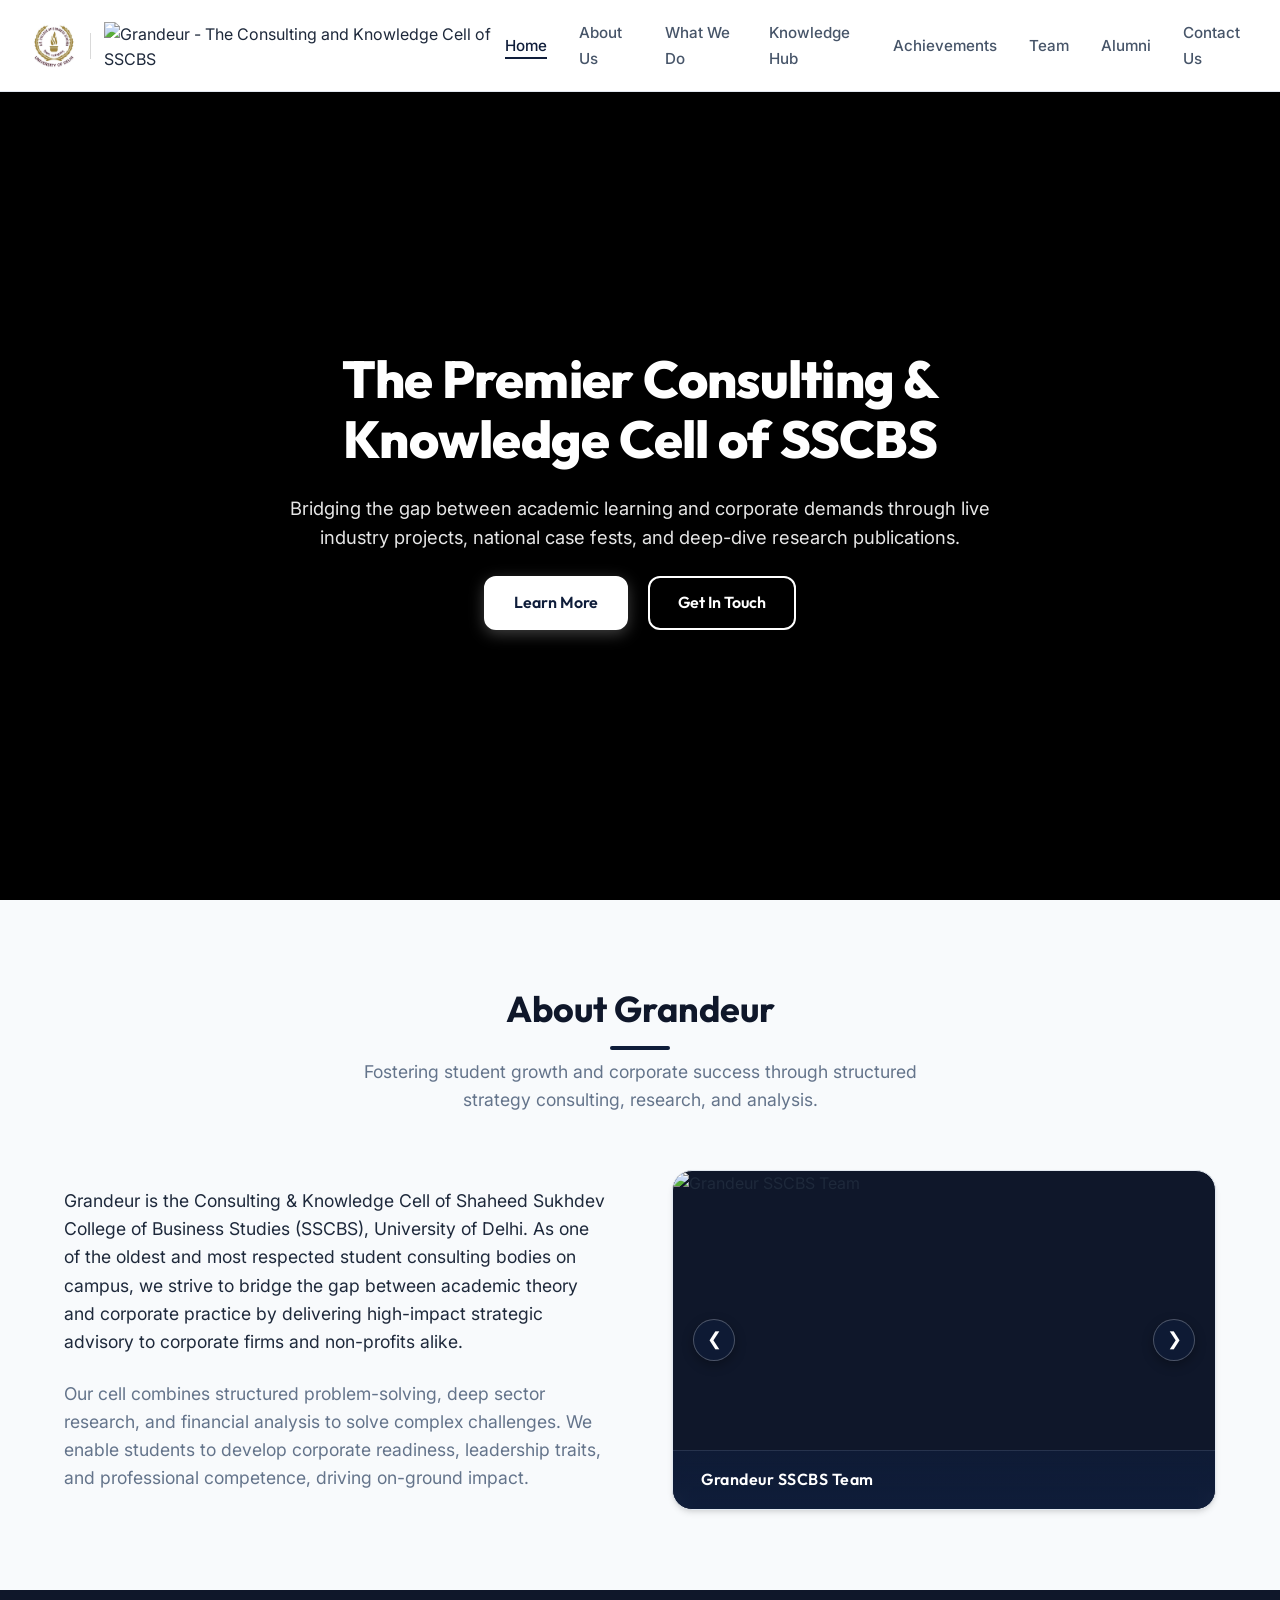
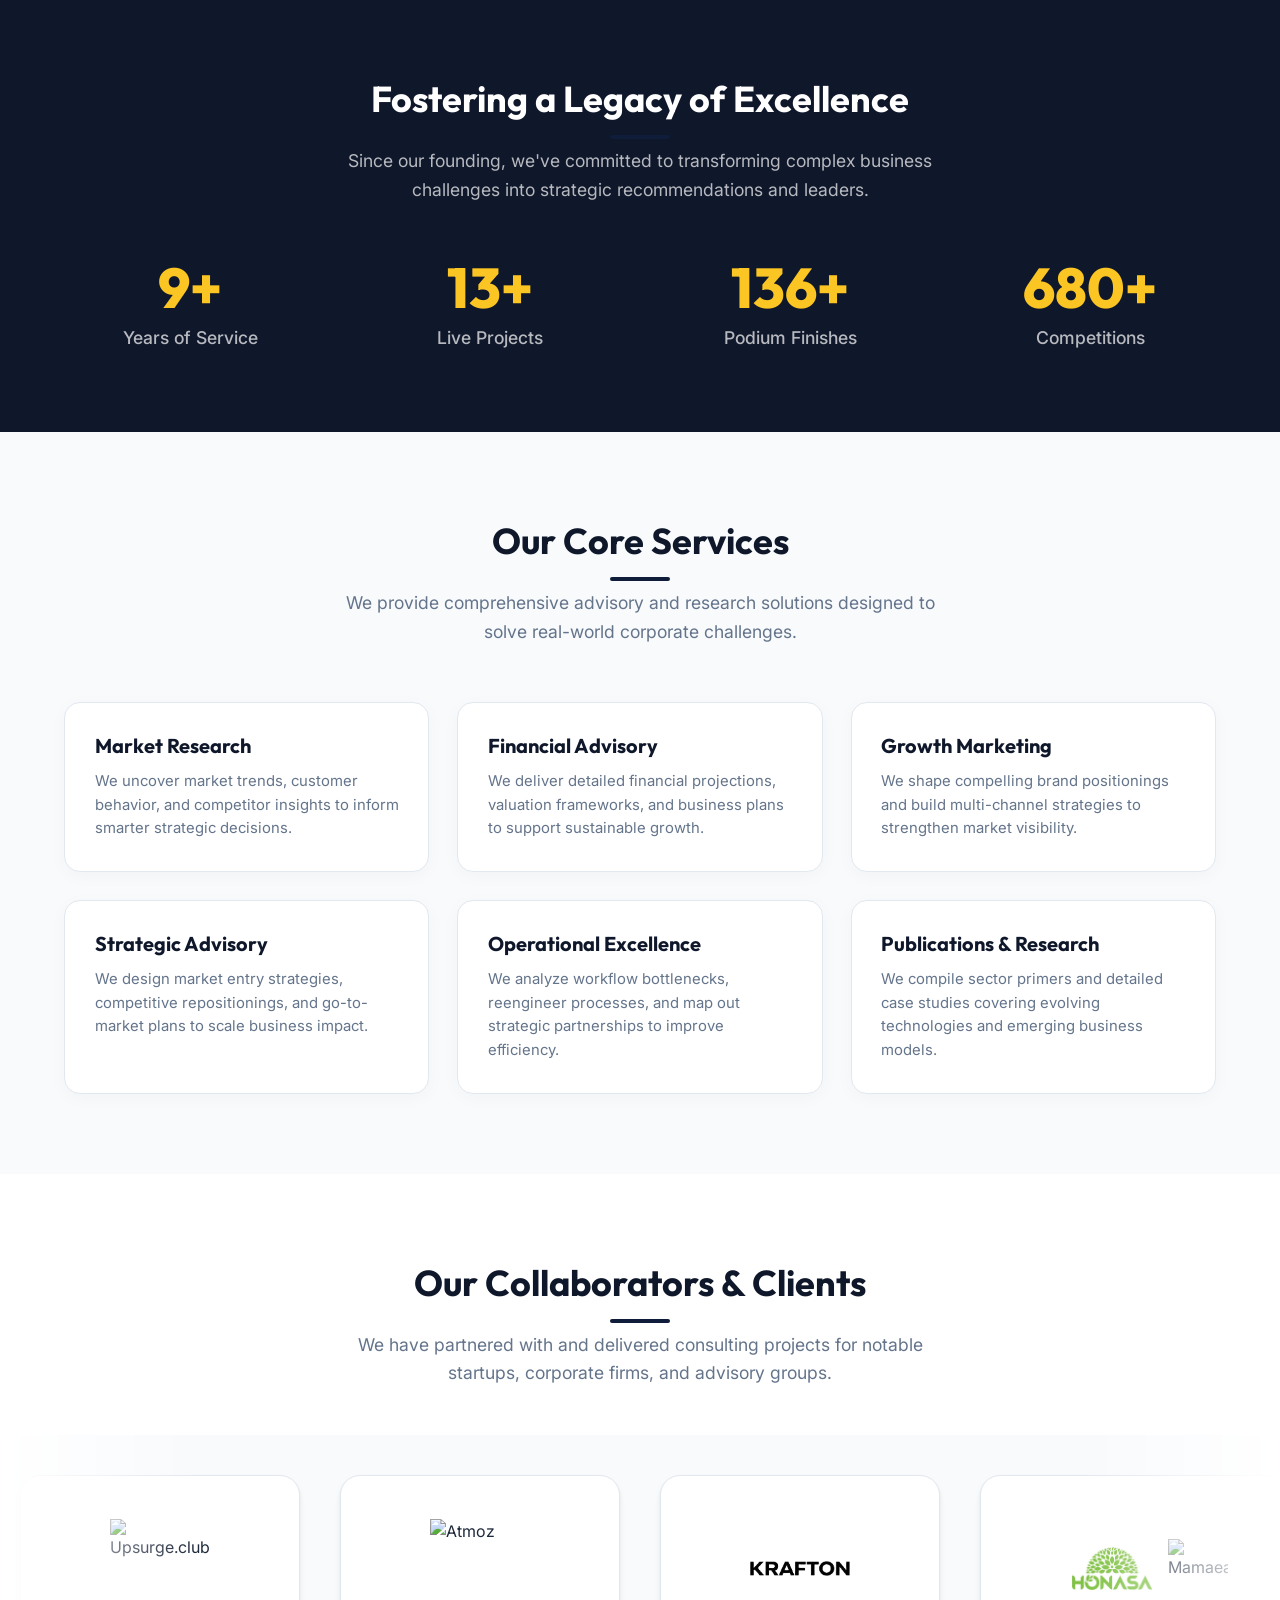
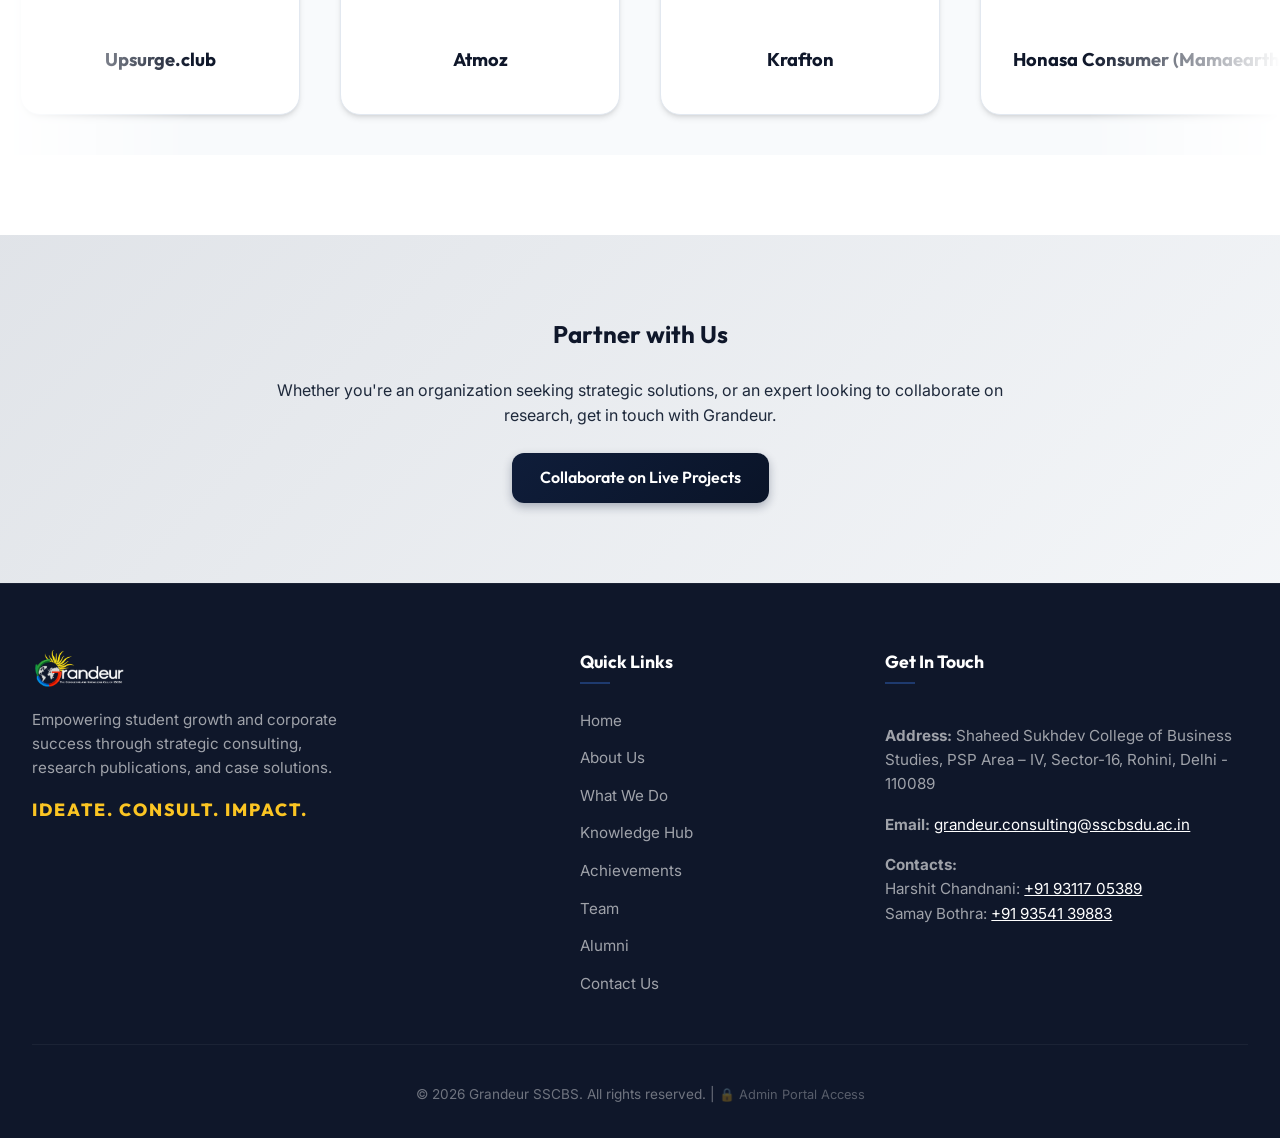
==== commit c711f07e: "Revert browser tab favicon to clean transparent emblem and bump cache busters to v=7" ====
--- a/index.html
+++ b/index.html
@@ -51,11 +51,11 @@
     </script>
 
     <!-- Favicon -->
-    <link rel="icon" type="image/png" sizes="512x512" href="favicon.png?v=5">
-    <link rel="icon" type="image/png" sizes="32x32" href="favicon-32x32.png?v=5">
-    <link rel="icon" type="image/png" sizes="16x16" href="favicon-16x16.png?v=5">
-    <link rel="shortcut icon" href="favicon.ico?v=5">
-    <link rel="apple-touch-icon" sizes="180x180" href="apple-touch-icon.png?v=5">
+    <link rel="icon" type="image/png" sizes="512x512" href="favicon.png?v=7">
+    <link rel="icon" type="image/png" sizes="32x32" href="favicon-32x32.png?v=7">
+    <link rel="icon" type="image/png" sizes="16x16" href="favicon-16x16.png?v=7">
+    <link rel="shortcut icon" href="favicon.ico?v=7">
+    <link rel="apple-touch-icon" sizes="180x180" href="apple-touch-icon.png?v=7">
     <link rel="stylesheet" href="style.css">
     <!-- Vercel Web Analytics -->
     <script>
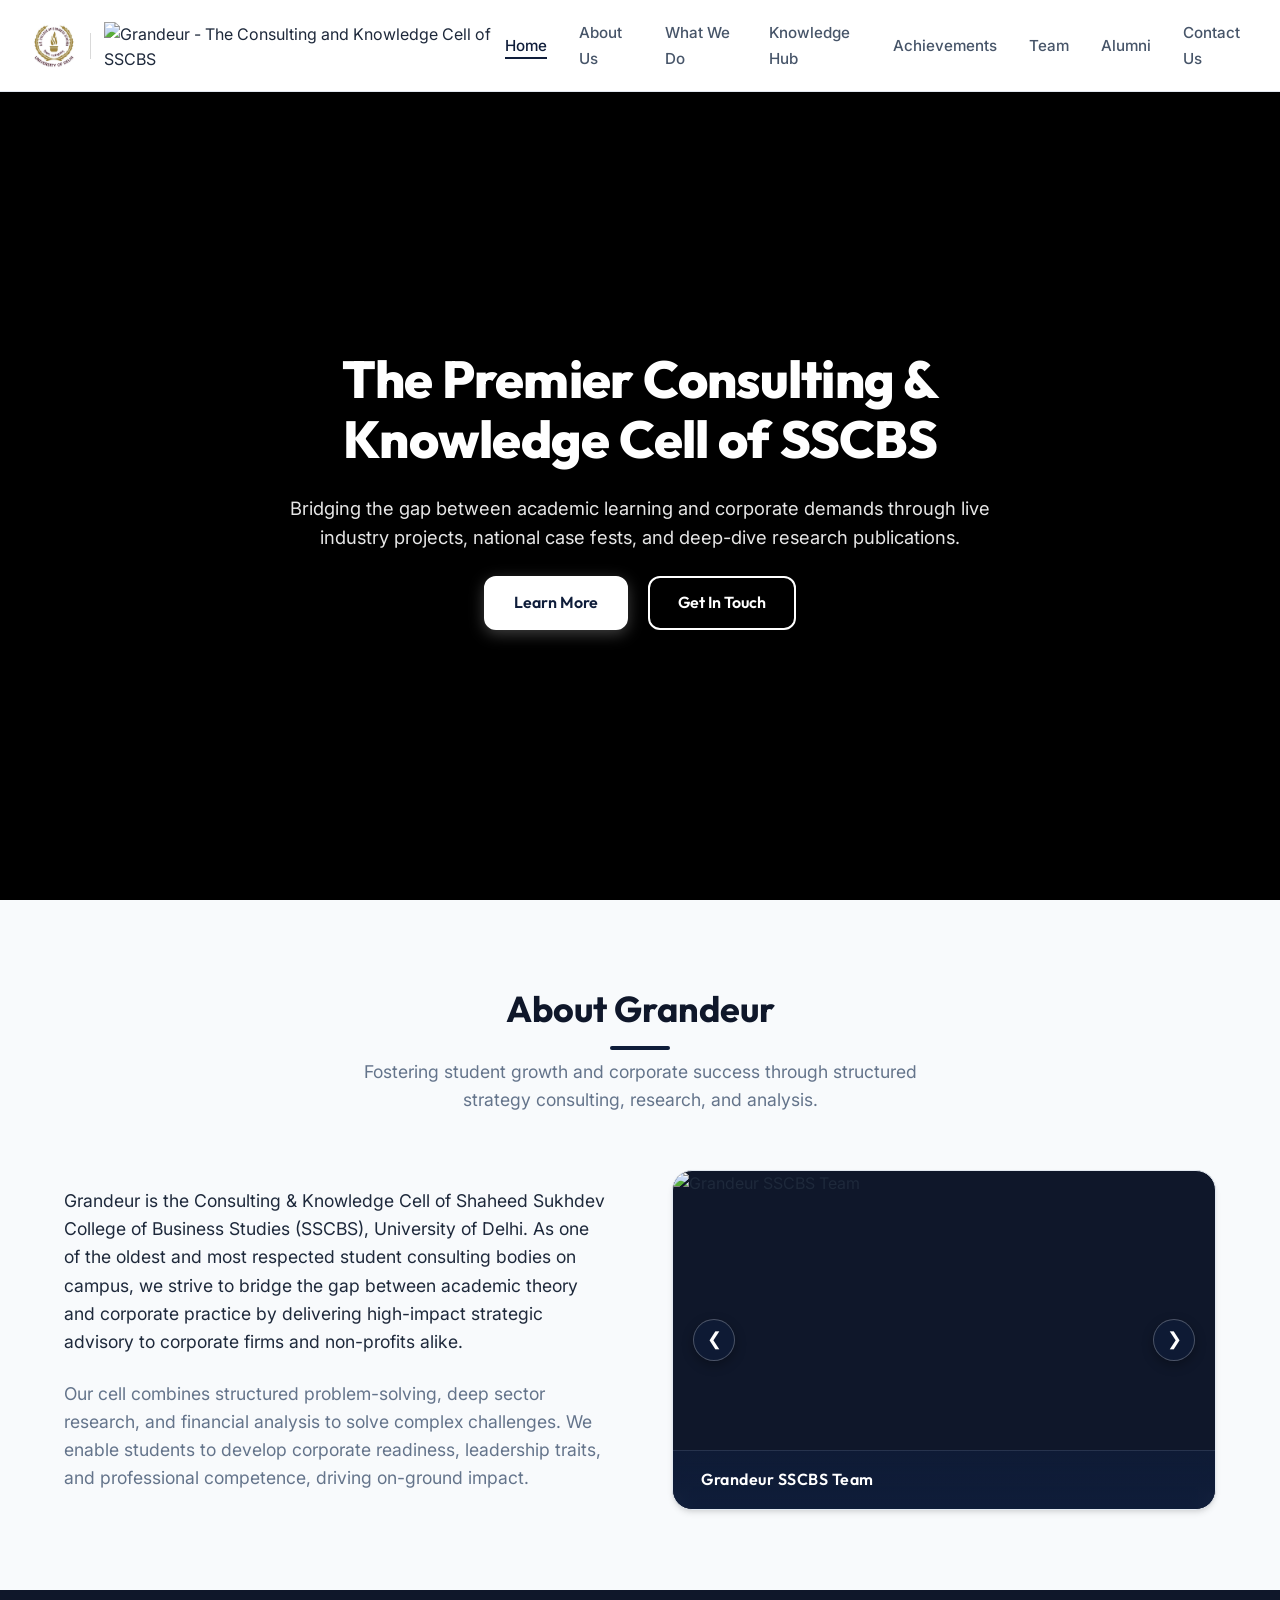
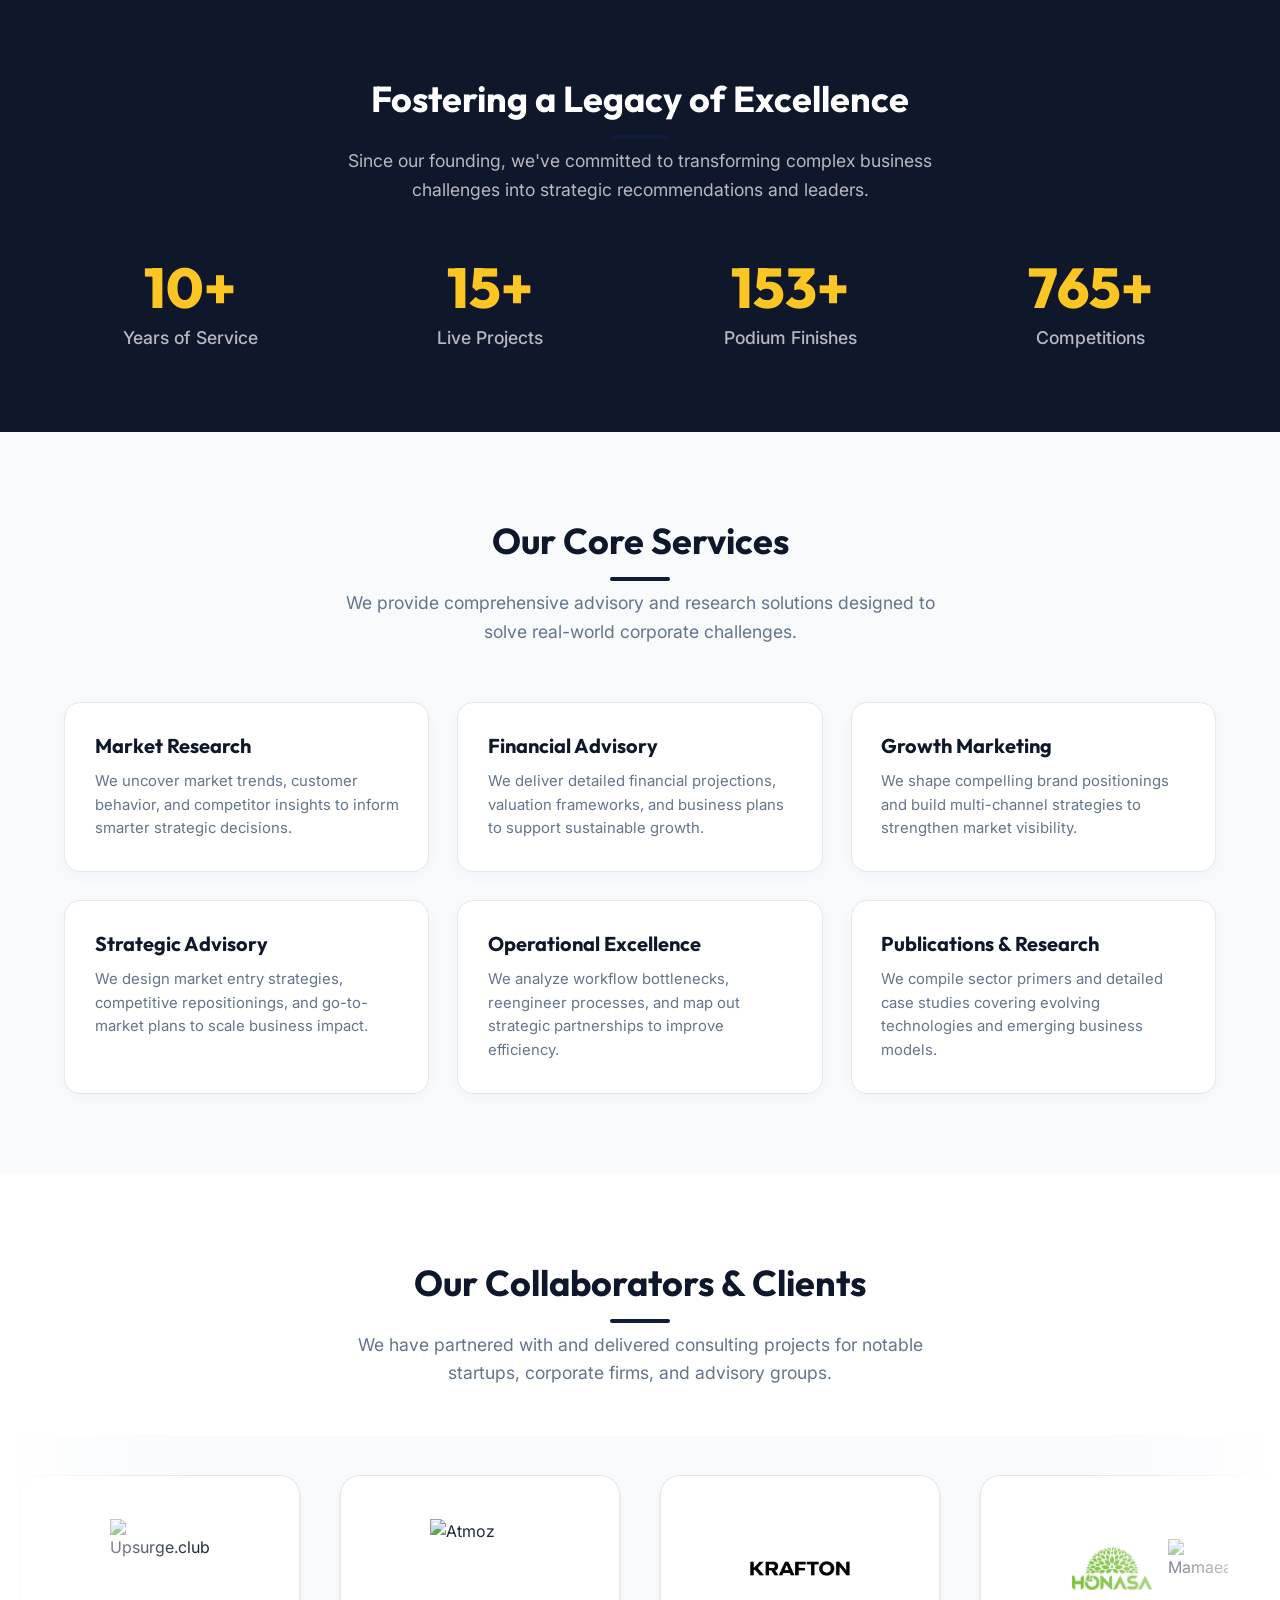
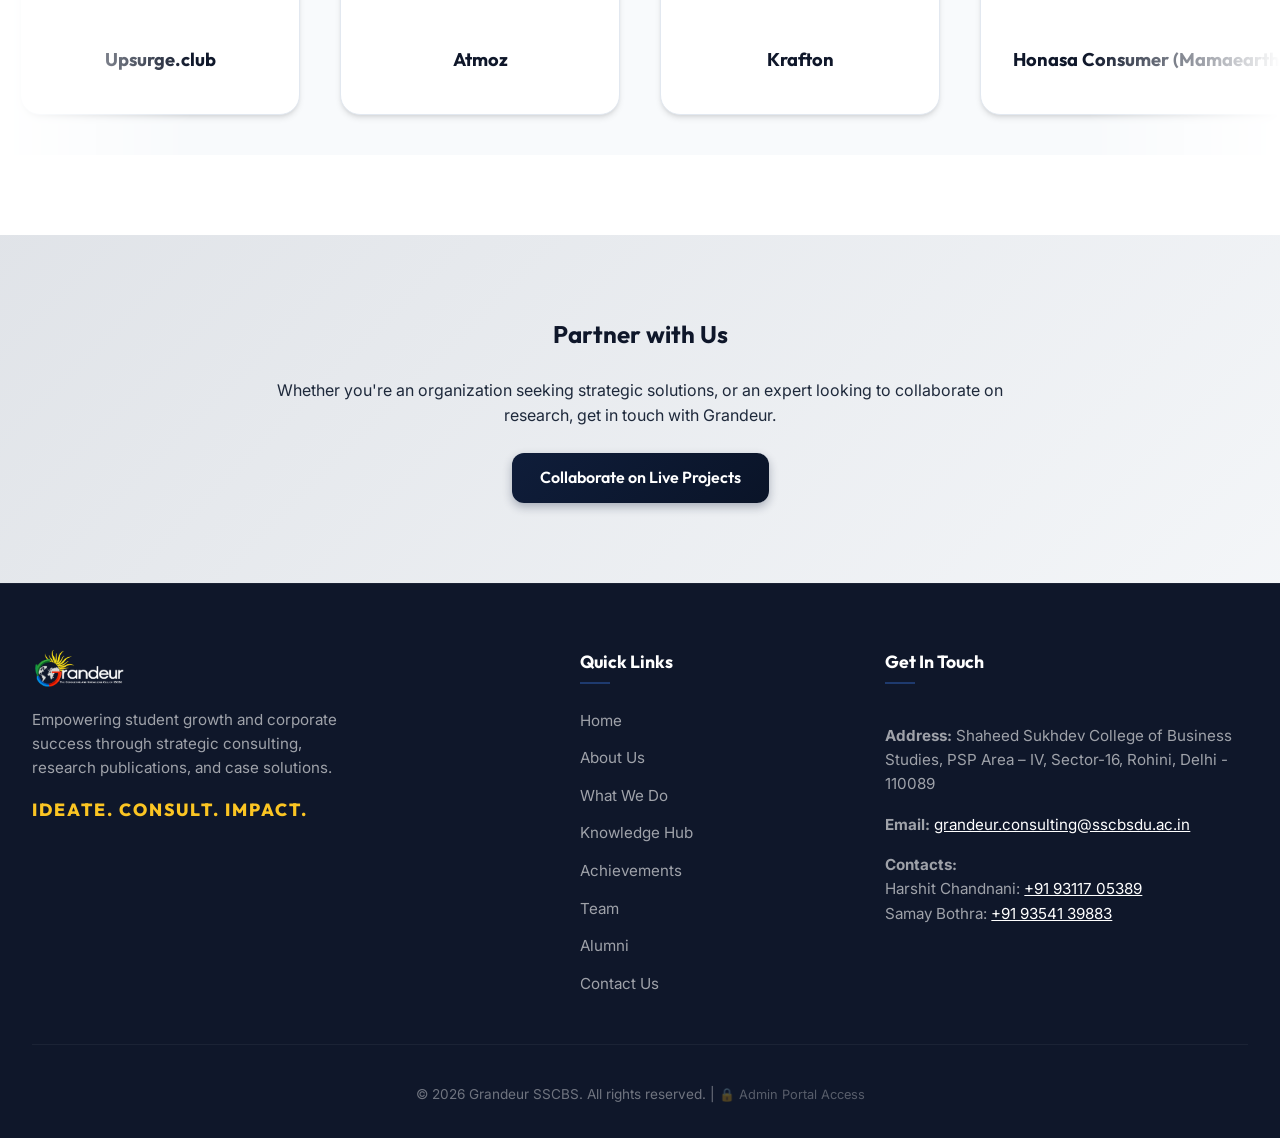
==== commit d0342d90: "Set Google Search crawler favicon to black background image while keeping browser tab favicon as cle" ====
--- a/index.html
+++ b/index.html
@@ -51,11 +51,11 @@
     </script>
 
     <!-- Favicon -->
-    <link rel="icon" type="image/png" sizes="512x512" href="favicon.png?v=7">
-    <link rel="icon" type="image/png" sizes="32x32" href="favicon-32x32.png?v=7">
-    <link rel="icon" type="image/png" sizes="16x16" href="favicon-16x16.png?v=7">
-    <link rel="shortcut icon" href="favicon.ico?v=7">
-    <link rel="apple-touch-icon" sizes="180x180" href="apple-touch-icon.png?v=7">
+    <link rel="icon" type="image/png" sizes="512x512" href="favicon.png?v=8">
+    <link rel="icon" type="image/png" sizes="32x32" href="favicon-32x32.png?v=8">
+    <link rel="icon" type="image/png" sizes="16x16" href="favicon-16x16.png?v=8">
+    <link rel="shortcut icon" href="favicon.ico?v=8">
+    <link rel="apple-touch-icon" sizes="180x180" href="apple-touch-icon.png?v=8">
     <link rel="stylesheet" href="style.css">
     <!-- Vercel Web Analytics -->
     <script>
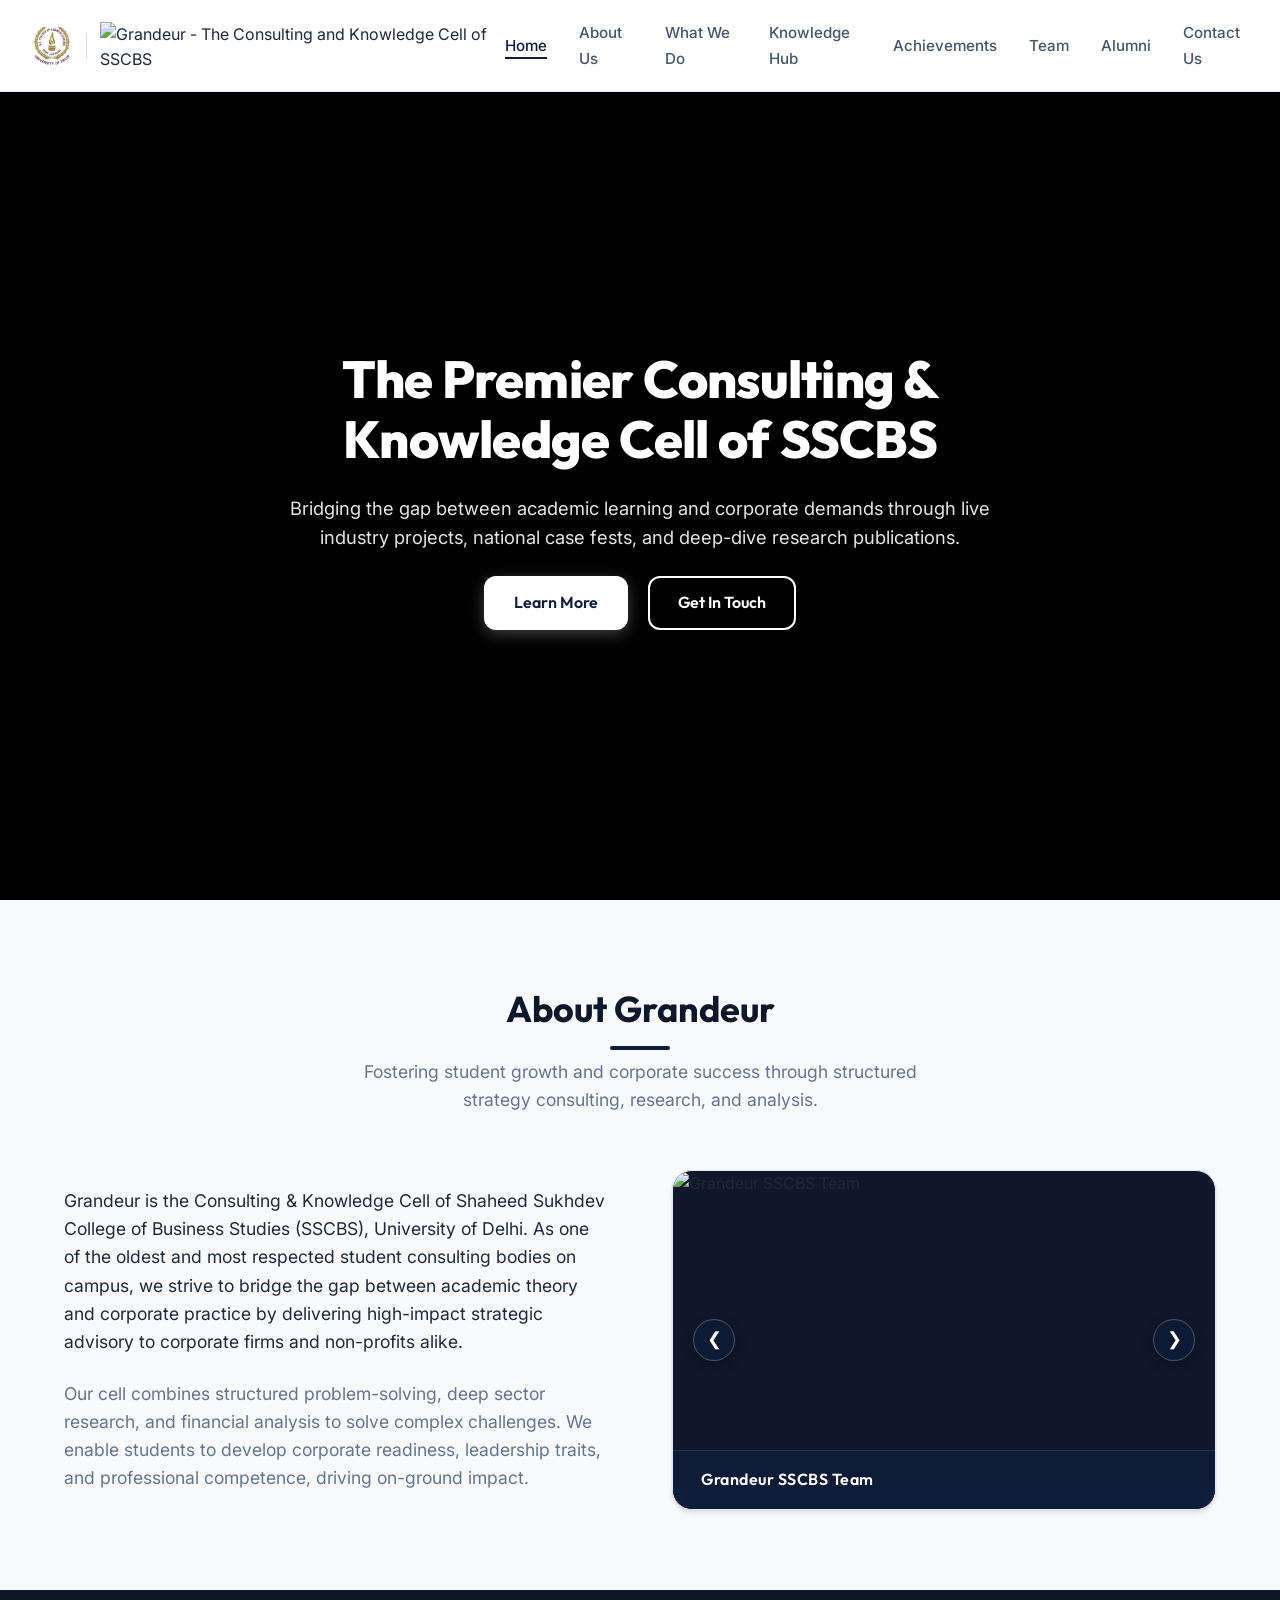
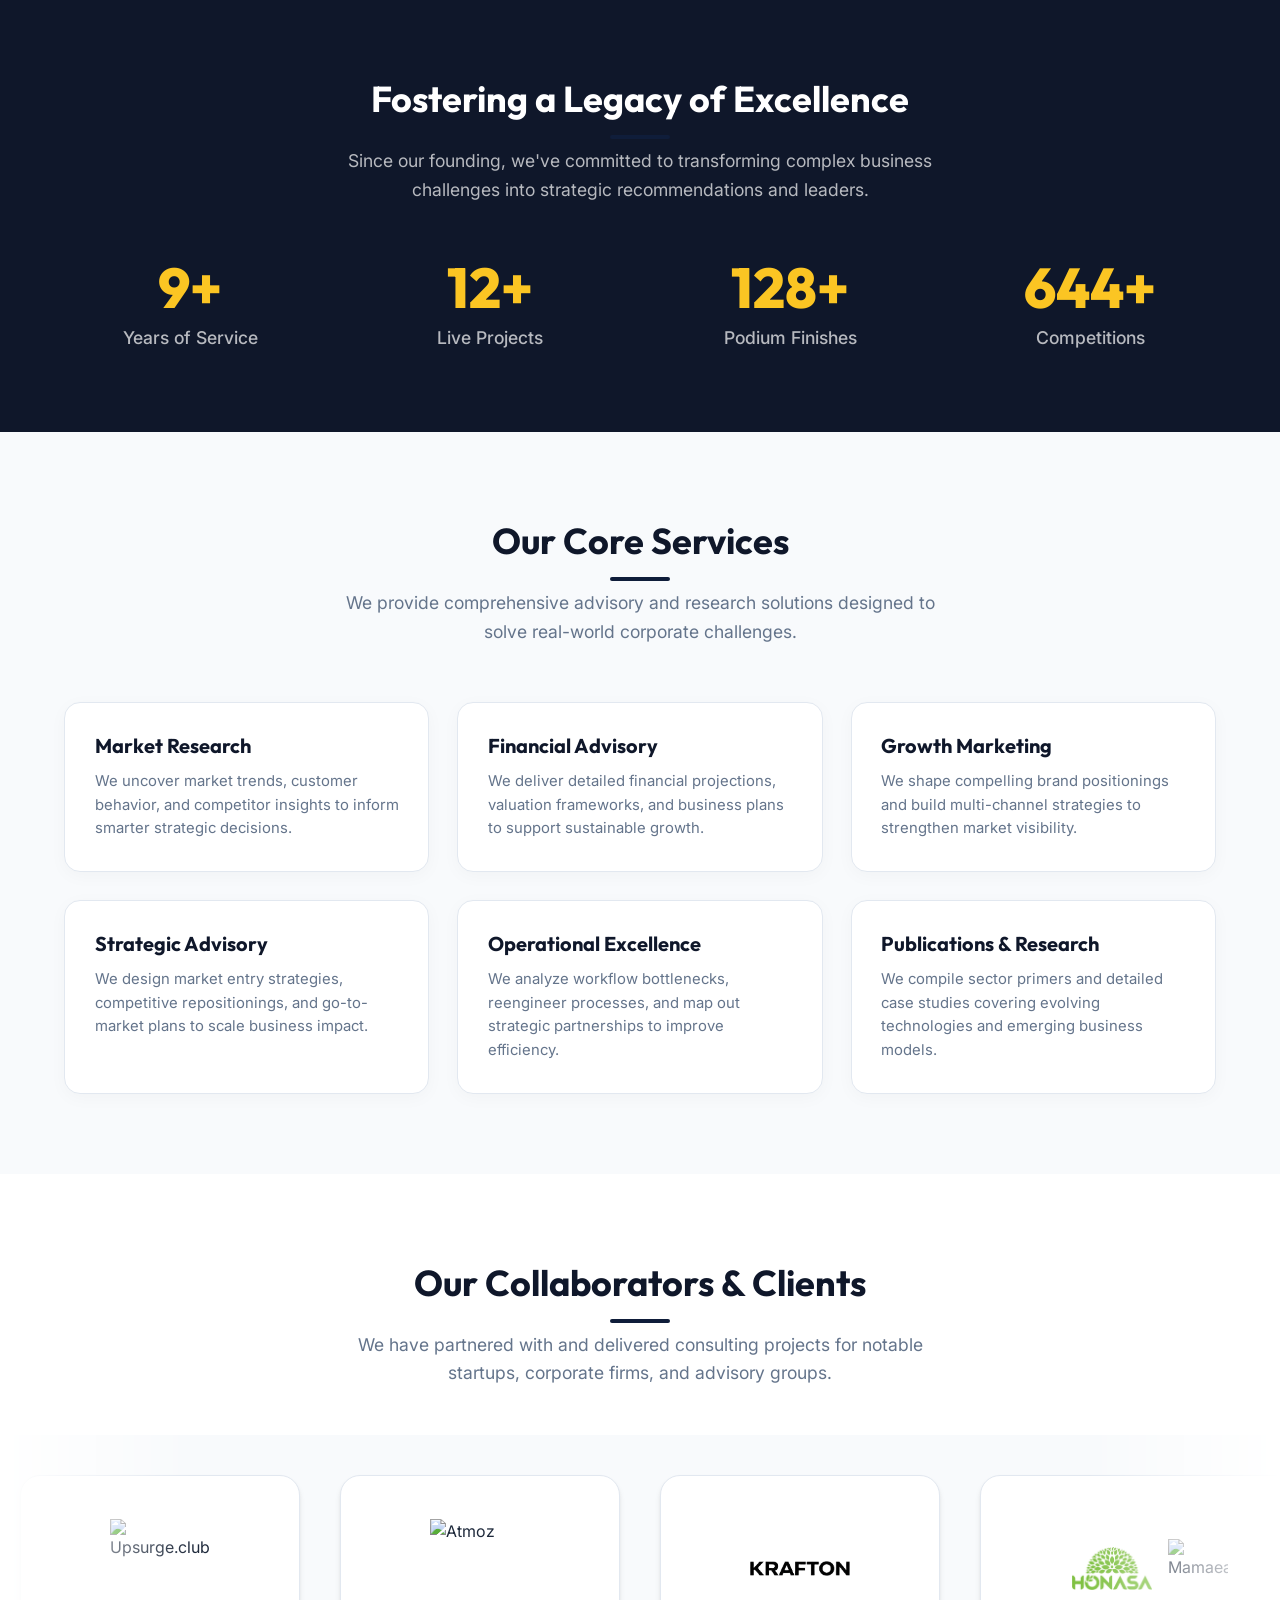
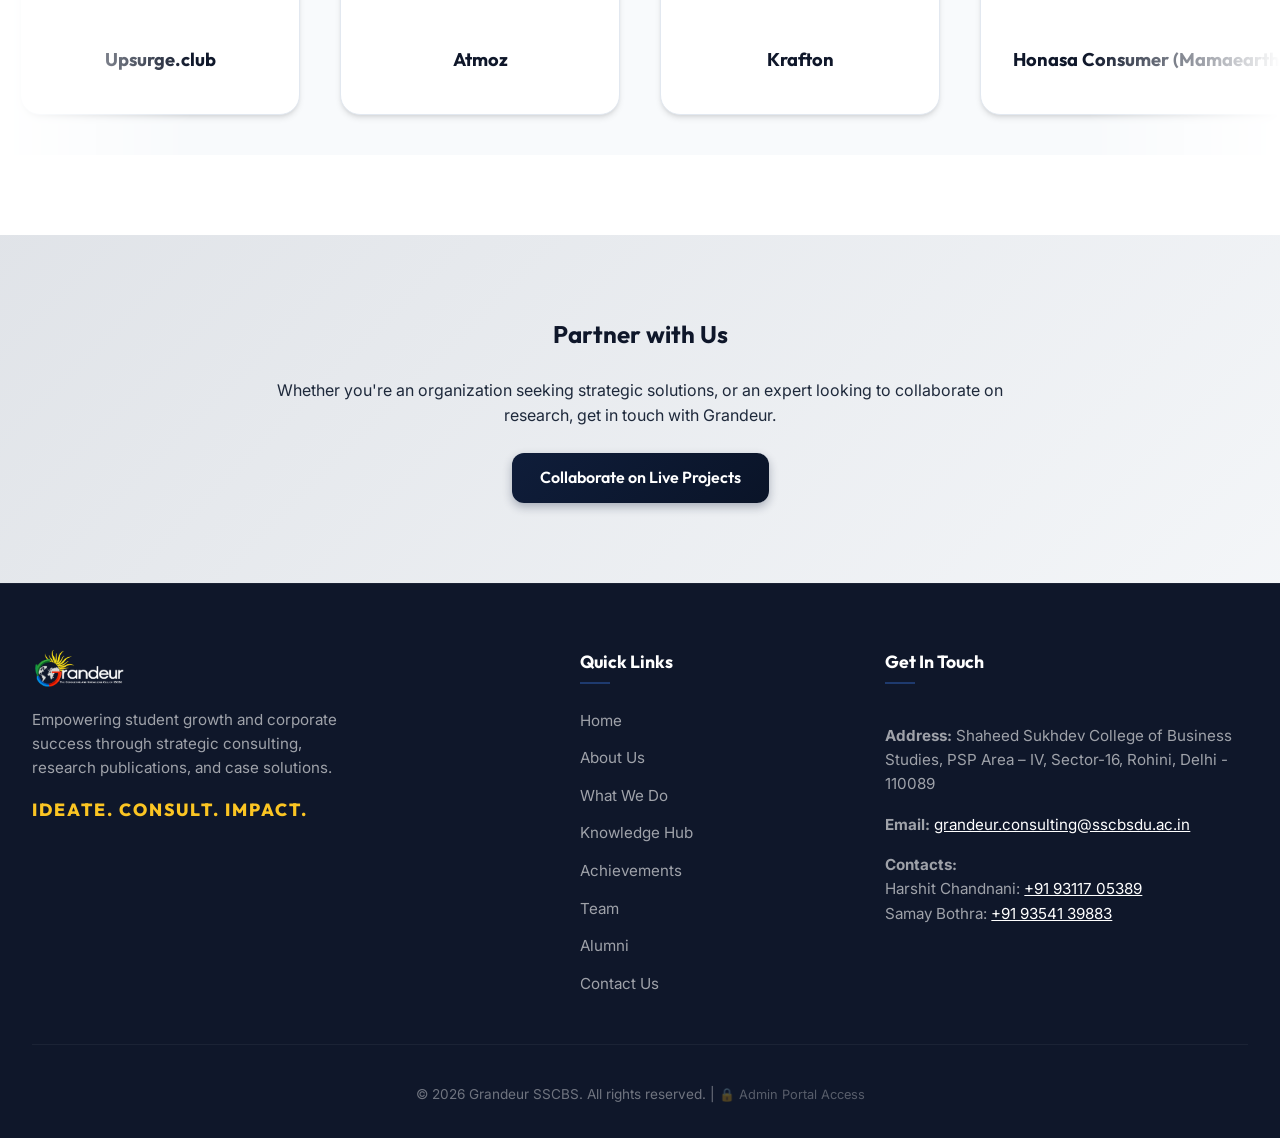
==== commit 346af008: "Hyperlink SSCBS logo to official college website https://sscbs.du.ac.in" ====
--- a/index.html
+++ b/index.html
@@ -73,11 +73,15 @@
 <body>
     <header class="header">
         <nav class="nav-container">
-            <a href="index.html" class="logo-container" id="logo-link">
-                <img src="sscbs-logo.png" alt="SSCBS - Shaheed Sukhdev College of Business Studies" class="sscbs-logo-img">
+            <div class="logo-container">
+                <a href="https://sscbs.du.ac.in" target="_blank" rel="noopener noreferrer" class="logo-link-sscbs" aria-label="SSCBS College Website">
+                    <img src="sscbs-logo.png" alt="SSCBS - Shaheed Sukhdev College of Business Studies" class="sscbs-logo-img">
+                </a>
                 <span class="logo-divider"></span>
-                <img src="logo.png" alt="Grandeur - The Consulting and Knowledge Cell of SSCBS" class="logo-img">
-            </a>
+                <a href="index.html" class="logo-link-grandeur" id="logo-link" aria-label="Grandeur Homepage">
+                    <img src="logo.png" alt="Grandeur - The Consulting and Knowledge Cell of SSCBS" class="logo-img">
+                </a>
+            </div>
             <button class="menu-toggle" aria-label="Toggle Navigation" id="menu-btn">
                 <span></span>
                 <span></span>
--- a/style.css
+++ b/style.css
@@ -98,6 +98,12 @@
     gap: 0.75rem;
 }
 
+.logo-container a {
+    display: flex;
+    align-items: center;
+    text-decoration: none;
+}
+
 .logo-placeholder {
     width: 40px;
     height: 40px;
@@ -117,6 +123,11 @@
     width: auto;
     object-fit: contain;
     background: transparent;
+    transition: var(--transition);
+}
+
+.logo-img:hover {
+    transform: scale(1.05);
 }
 
 .sscbs-logo-img {
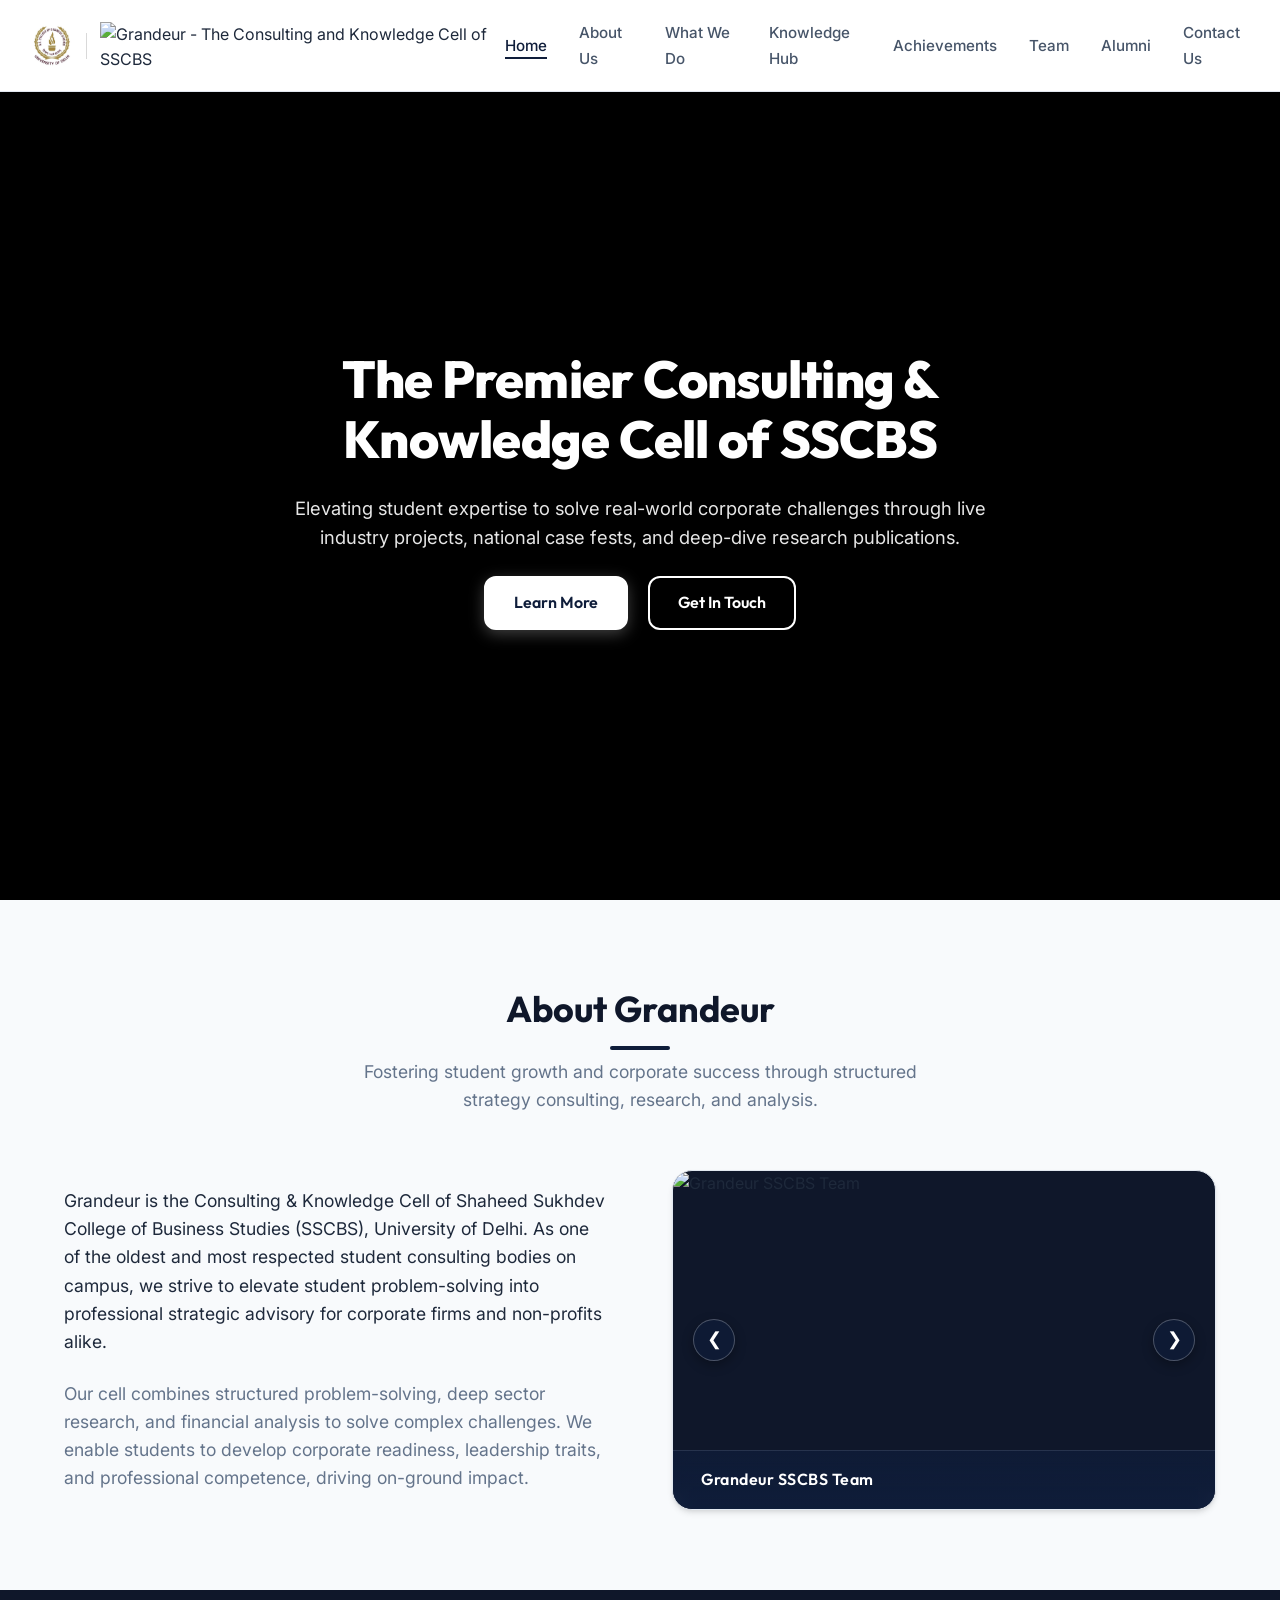
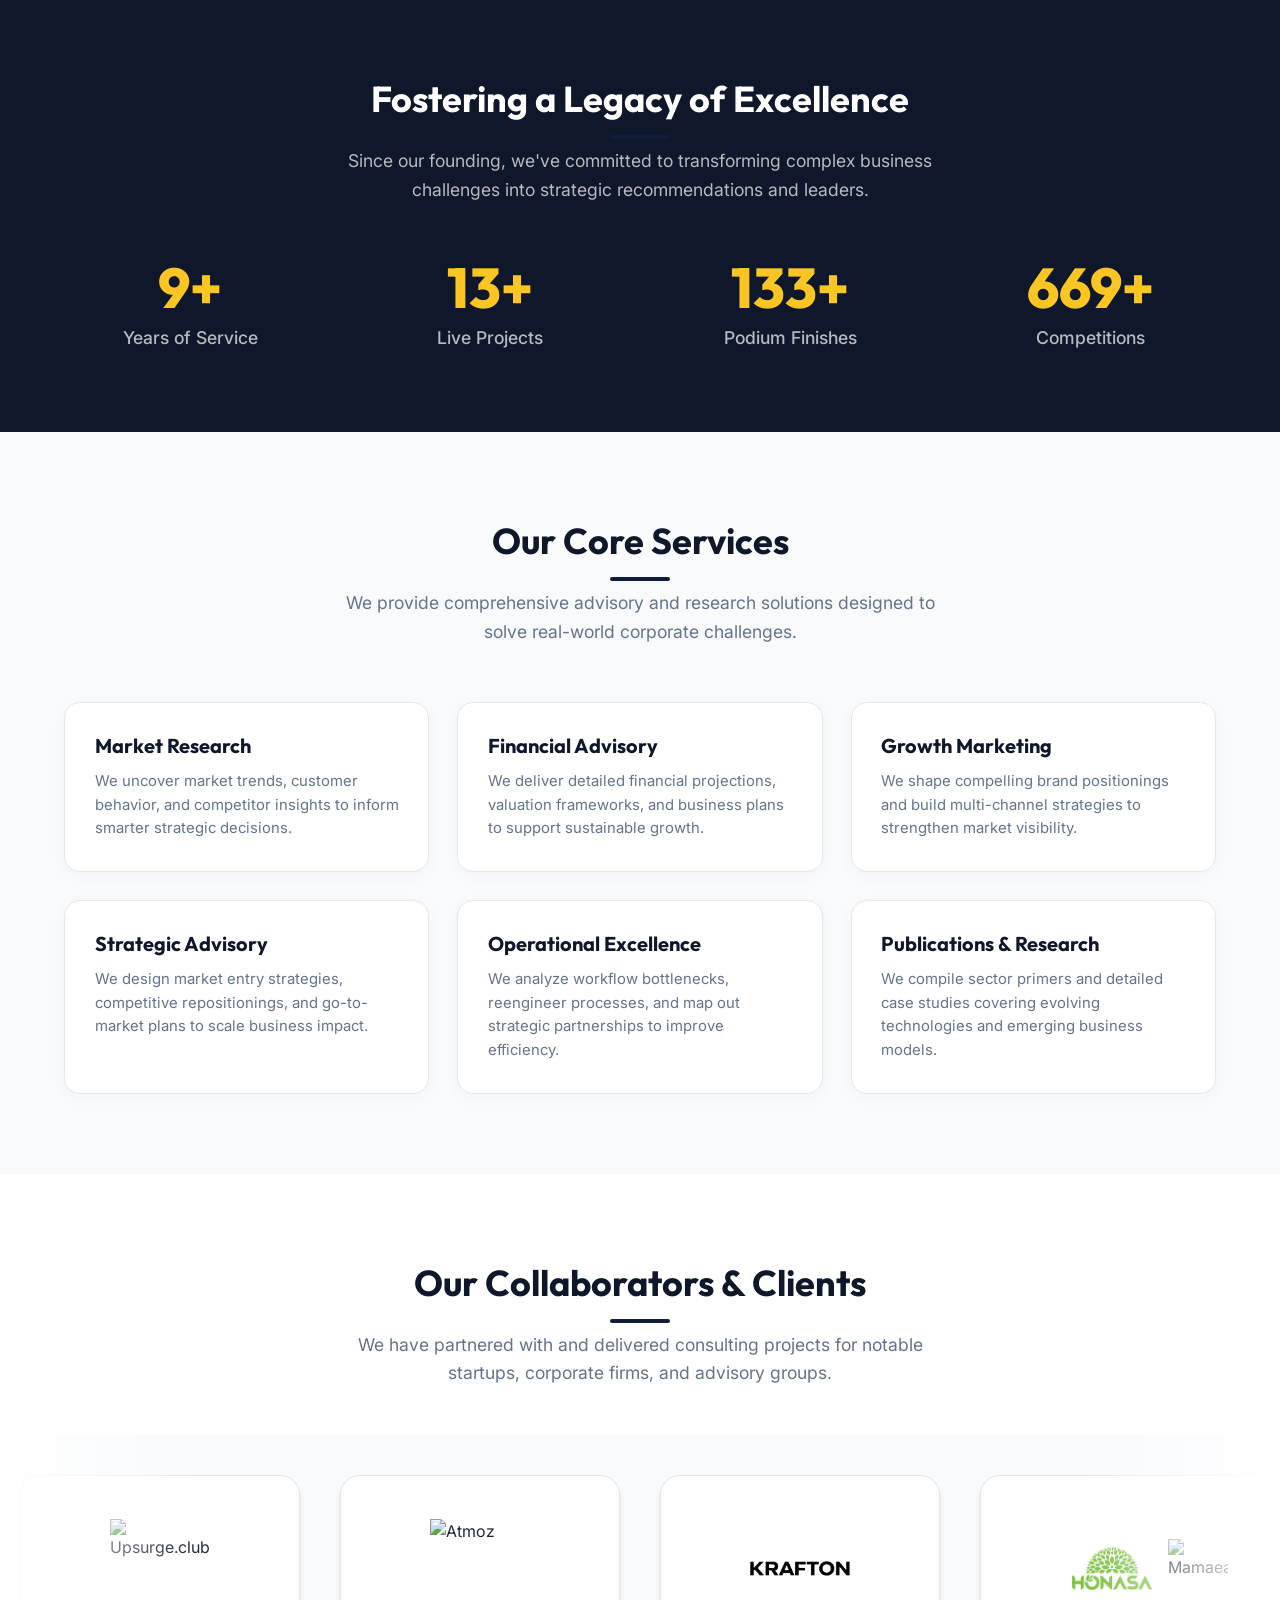
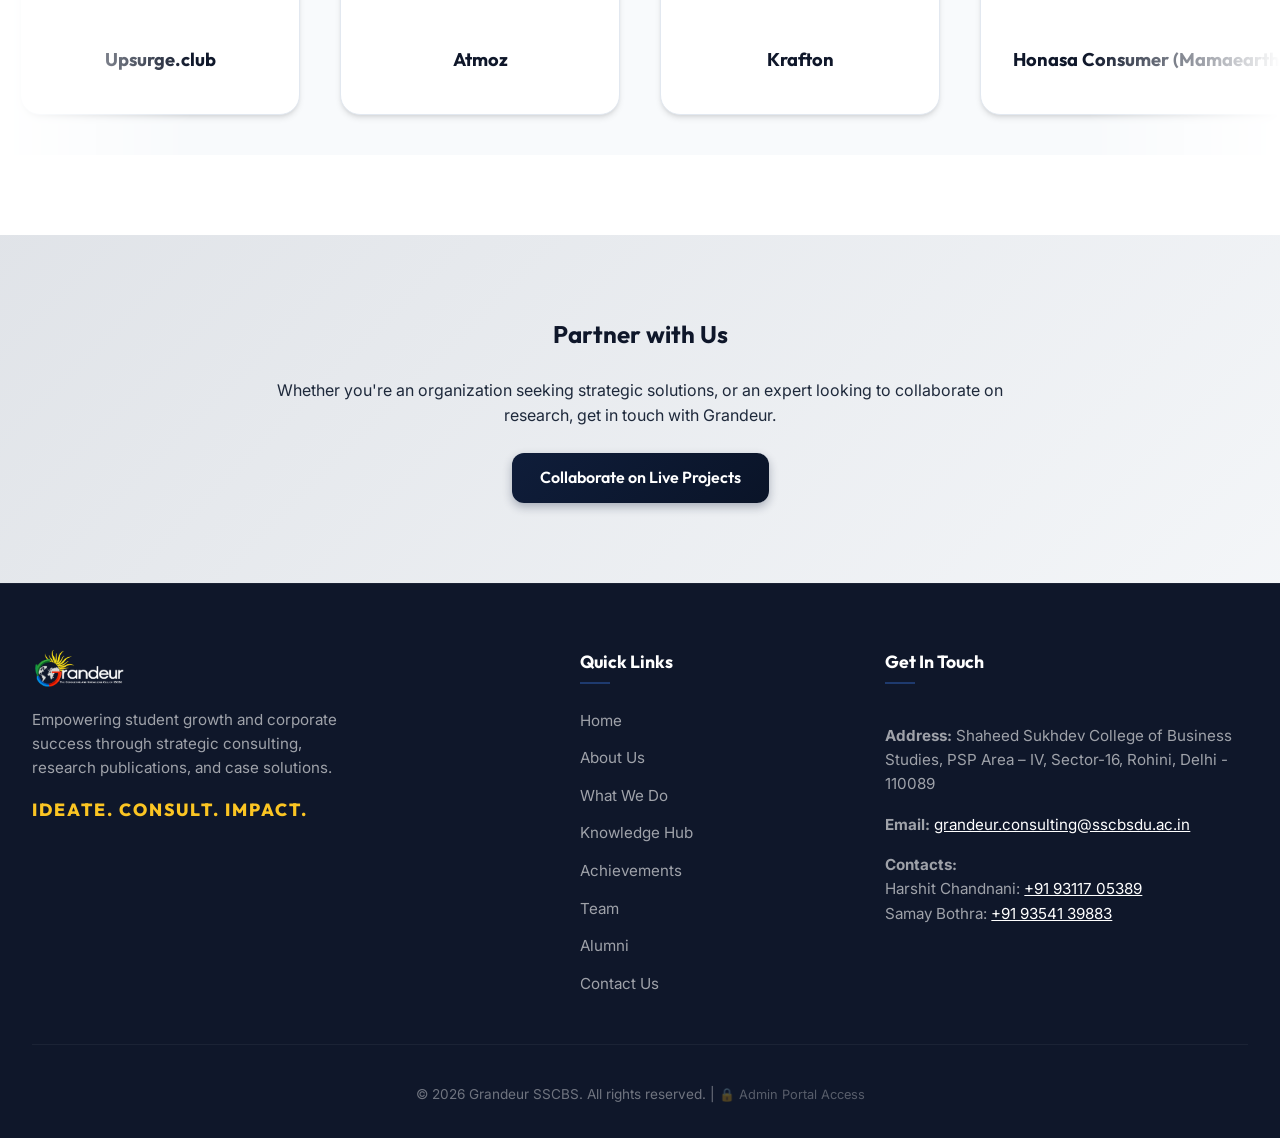
==== commit 76538c43: "Update home page tagline to Option 4 (Elevating student expertise)" ====
--- a/index.html
+++ b/index.html
@@ -4,14 +4,14 @@
     <meta charset="UTF-8">
     <meta name="viewport" content="width=device-width, initial-scale=1.0">
     <title>Grandeur SSCBS | Premier Consulting & Knowledge Cell</title>
-            <meta name="description" content="Grandeur is the premier Consulting & Knowledge Cell of Shaheed Sukhdev College of Business Studies (SSCBS), University of Delhi. We bridge academic theory and corporate practice.">
+            <meta name="description" content="Grandeur is the premier Consulting & Knowledge Cell of Shaheed Sukhdev College of Business Studies (SSCBS), University of Delhi. We empower students to solve real-world corporate challenges.">
     <link rel="canonical" href="https://www.grandeurconsulting.in/">
 
     <!-- Open Graph / Facebook / WhatsApp -->
     <meta property="og:type" content="website">
     <meta property="og:url" content="https://www.grandeurconsulting.in/">
     <meta property="og:title" content="Grandeur SSCBS | Premier Consulting & Knowledge Cell">
-    <meta property="og:description" content="Grandeur is the premier Consulting & Knowledge Cell of Shaheed Sukhdev College of Business Studies (SSCBS), University of Delhi. We bridge academic theory and corporate practice.">
+    <meta property="og:description" content="Grandeur is the premier Consulting & Knowledge Cell of Shaheed Sukhdev College of Business Studies (SSCBS), University of Delhi. We empower students to solve real-world corporate challenges.">
     <meta property="og:image" content="https://www.grandeurconsulting.in/og-image.png">
     <meta property="og:site_name" content="Grandeur SSCBS">
 
@@ -19,7 +19,7 @@
     <meta name="twitter:card" content="summary_large_image">
     <meta name="twitter:url" content="https://www.grandeurconsulting.in/">
     <meta name="twitter:title" content="Grandeur SSCBS | Premier Consulting & Knowledge Cell">
-    <meta name="twitter:description" content="Grandeur is the premier Consulting & Knowledge Cell of Shaheed Sukhdev College of Business Studies (SSCBS), University of Delhi. We bridge academic theory and corporate practice.">
+    <meta name="twitter:description" content="Grandeur is the premier Consulting & Knowledge Cell of Shaheed Sukhdev College of Business Studies (SSCBS), University of Delhi. We empower students to solve real-world corporate challenges.">
     <meta name="twitter:image" content="https://www.grandeurconsulting.in/og-image.png">
 
     <!-- Schema.org JSON-LD -->
@@ -106,7 +106,7 @@
             <div class="hero-container">
                 <div class="hero-content-card">
                     <h1>The Premier Consulting & Knowledge Cell of SSCBS</h1>
-                    <p>Bridging the gap between academic learning and corporate demands through live industry projects, national case fests, and deep-dive research publications.</p>
+                    <p>Elevating student expertise to solve real-world corporate challenges through live industry projects, national case fests, and deep-dive research publications.</p>
                     <div class="hero-buttons">
                         <a href="about-us.html" class="btn btn-primary" id="hero-btn-learn">Learn More</a>
                         <a href="contact-us.html" class="btn btn-outline" id="hero-btn-contact">Get In Touch</a>
@@ -125,7 +125,7 @@
                 <div class="grid grid-2" style="align-items: center; gap: 4rem;">
                     <div>
                         <p style="font-size: 1.1rem; margin-bottom: 1.5rem; color: var(--text);">
-                            Grandeur is the Consulting & Knowledge Cell of Shaheed Sukhdev College of Business Studies (SSCBS), University of Delhi. As one of the oldest and most respected student consulting bodies on campus, we strive to bridge the gap between academic theory and corporate practice by delivering high-impact strategic advisory to corporate firms and non-profits alike.
+                            Grandeur is the Consulting & Knowledge Cell of Shaheed Sukhdev College of Business Studies (SSCBS), University of Delhi. As one of the oldest and most respected student consulting bodies on campus, we strive to elevate student problem-solving into professional strategic advisory for corporate firms and non-profits alike.
                         </p>
                         <p style="font-size: 1.1rem; color: var(--text-muted);">
                             Our cell combines structured problem-solving, deep sector research, and financial analysis to solve complex challenges. We enable students to develop corporate readiness, leadership traits, and professional competence, driving on-ground impact.
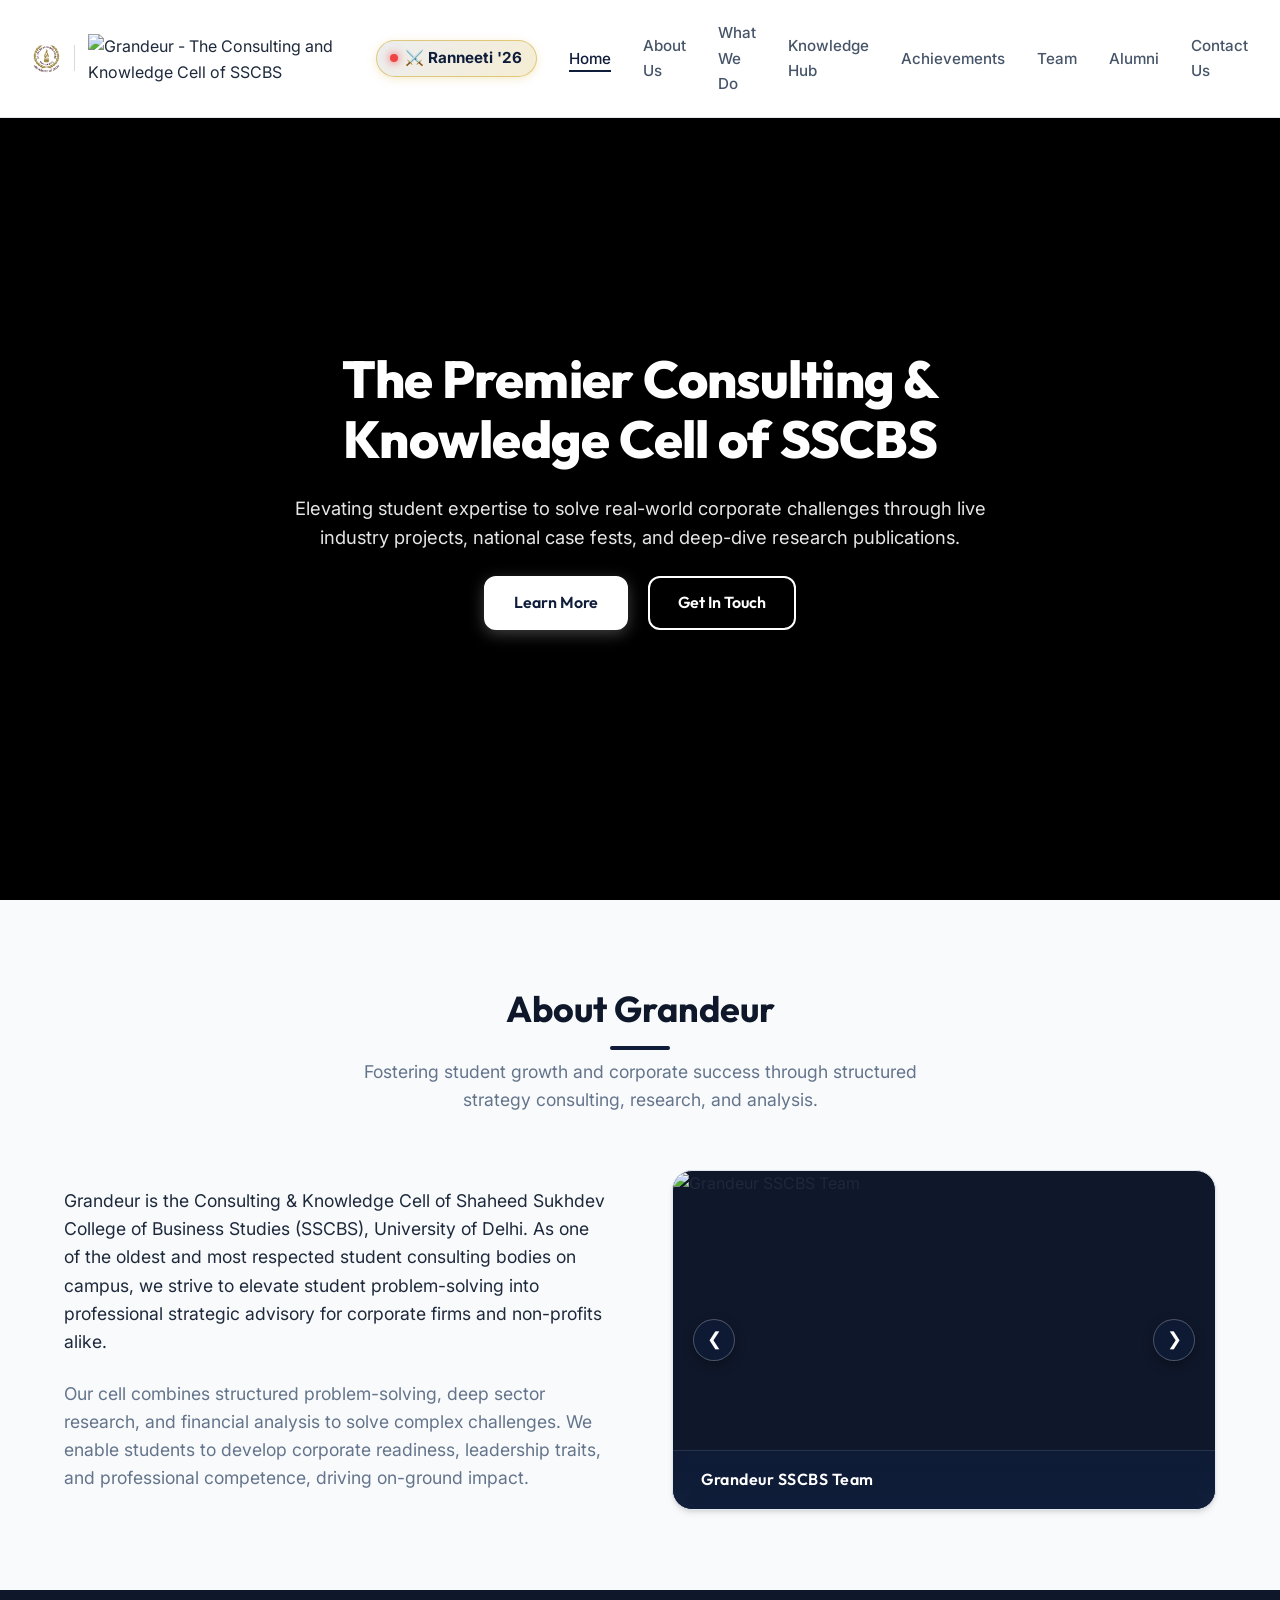
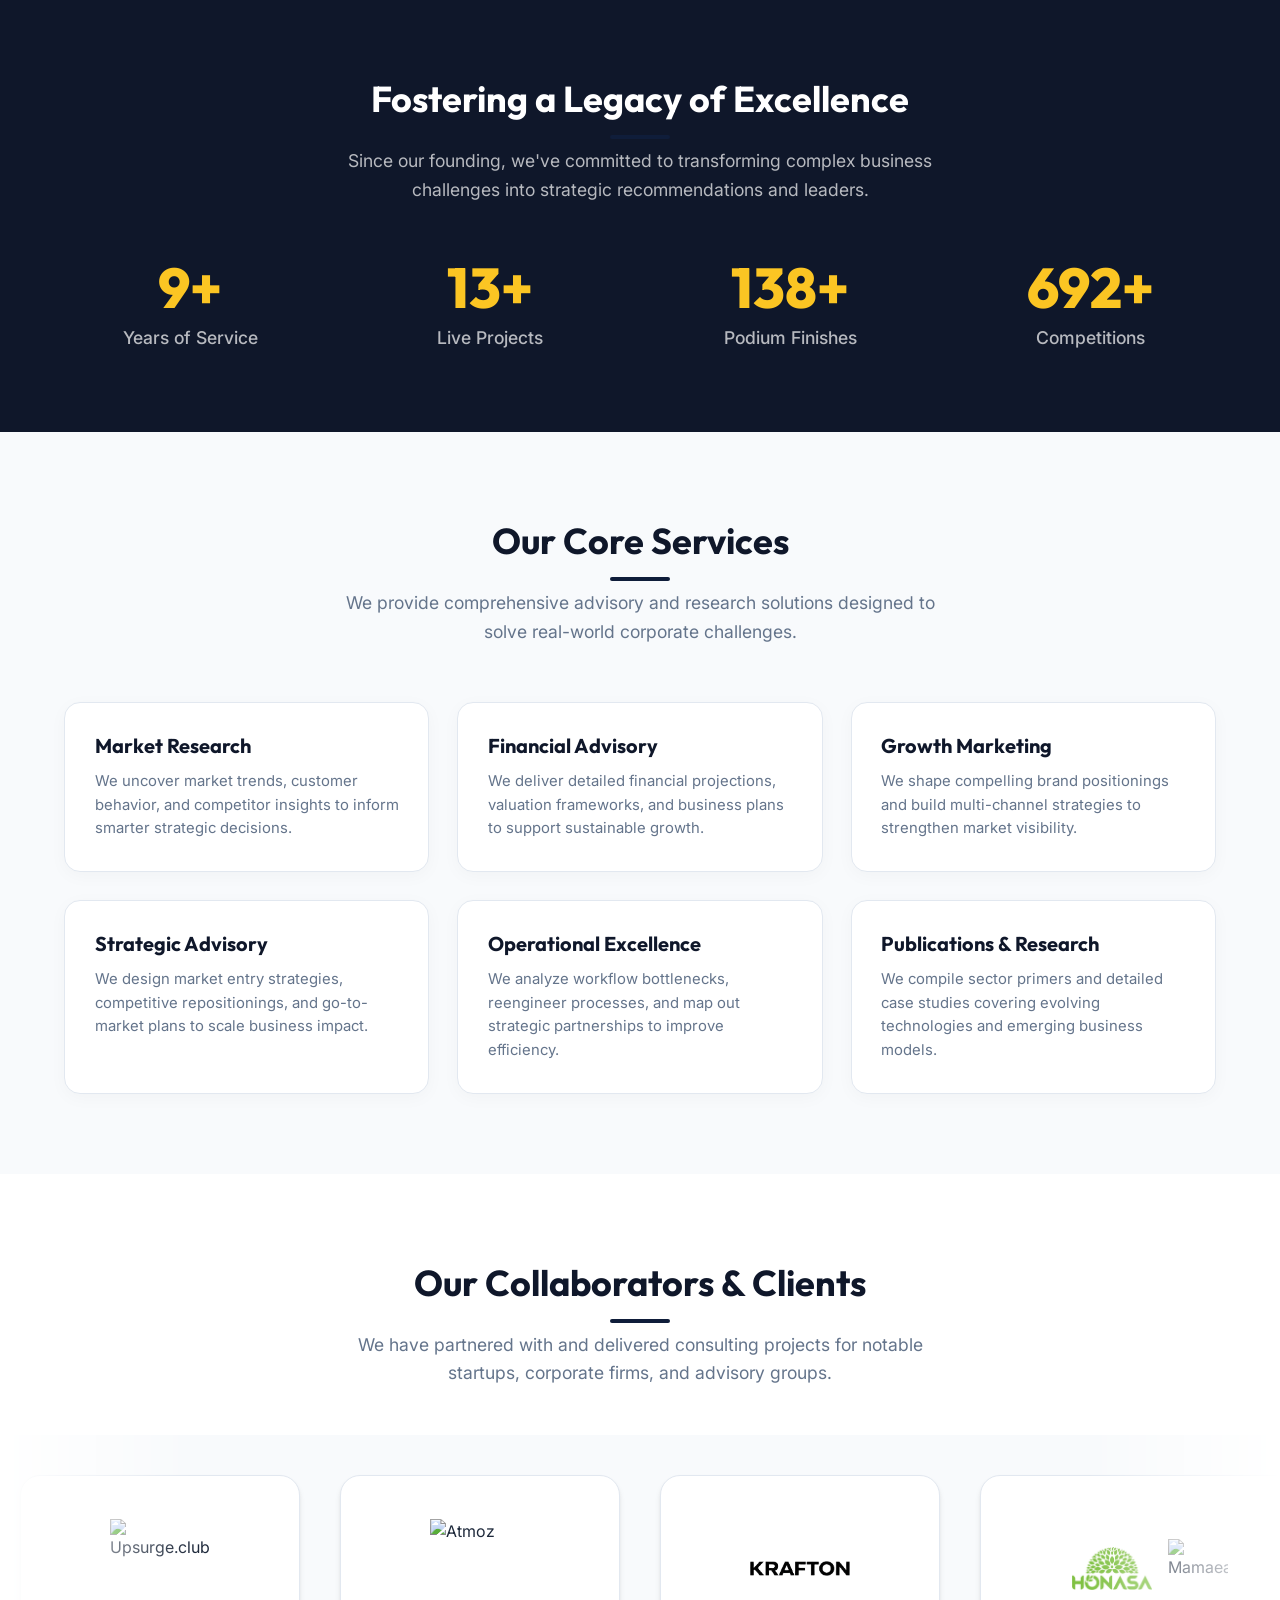
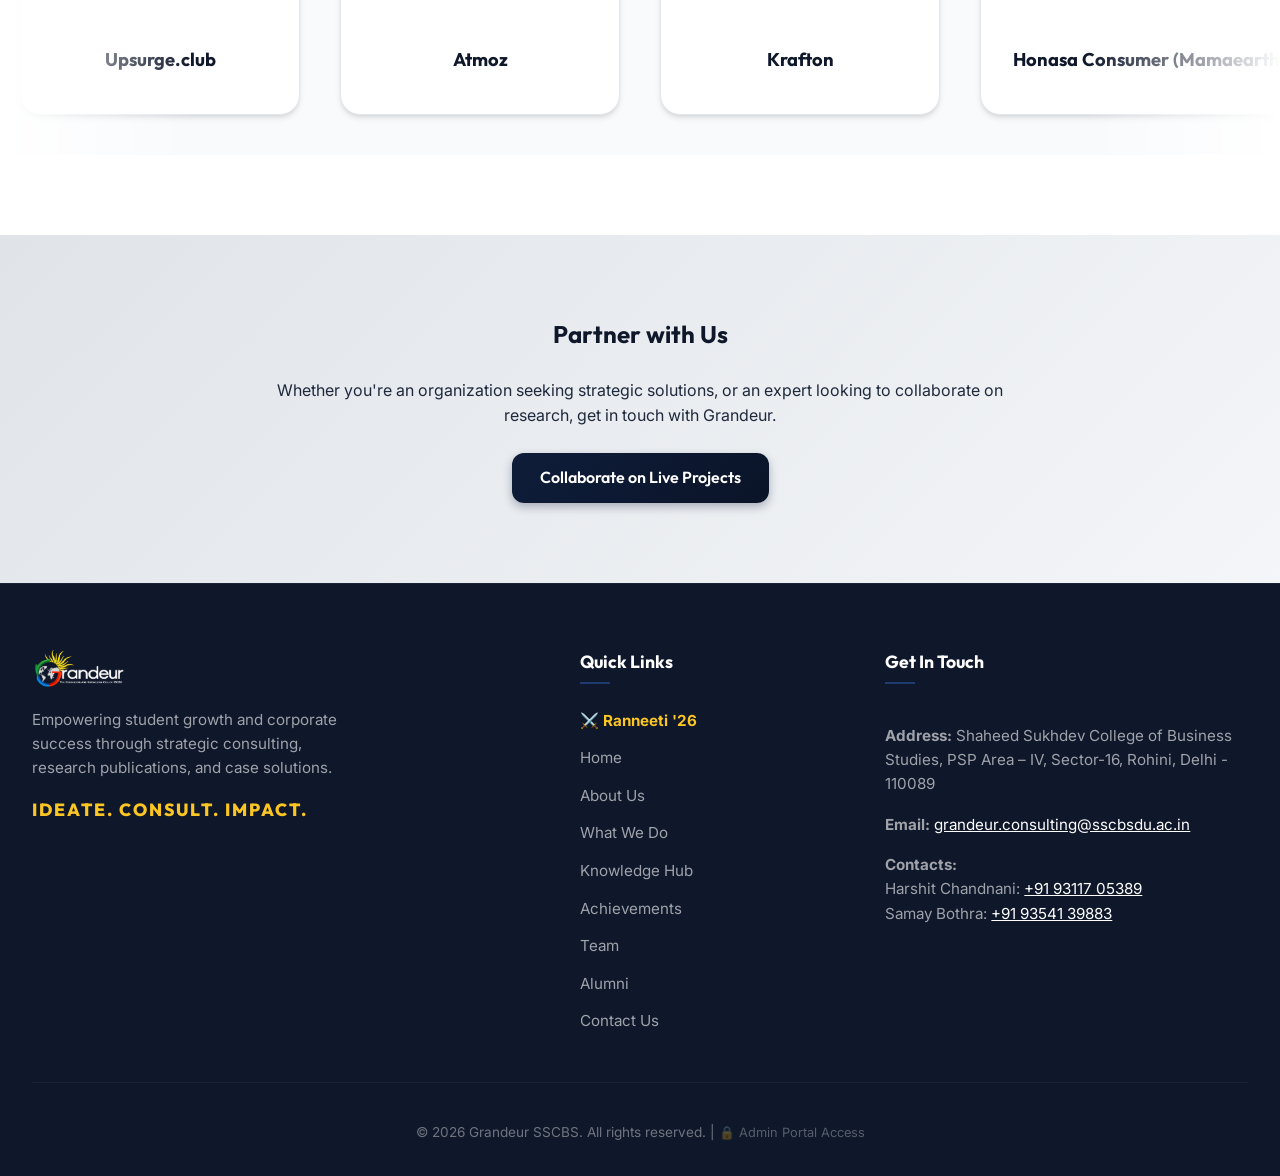
==== commit f80c1abb: "Add Ranneeti 2026 registration landing page with live countdown timer and top nav highlight" ====
--- a/index.html
+++ b/index.html
@@ -88,6 +88,7 @@
                 <span></span>
             </button>
             <ul class="nav-links">
+                <li><a href="ranneeti.html" class="nav-link nav-link-ranneeti"><span class="nav-live-dot"></span>⚔️ Ranneeti '26</a></li>
                 <li><a href="index.html" class="nav-link active">Home</a></li>
                 <li><a href="about-us.html" class="nav-link">About Us</a></li>
                 <li><a href="what-we-do.html" class="nav-link">What We Do</a></li>
@@ -508,6 +509,7 @@
             <div class="footer-links">
                 <h3>Quick Links</h3>
                 <ul>
+                    <li><a href="ranneeti.html" style="color: #fbc523; font-weight:700;">⚔️ Ranneeti '26</a></li>
                     <li><a href="index.html">Home</a></li>
                     <li><a href="about-us.html">About Us</a></li>
                     <li><a href="what-we-do.html">What We Do</a></li>
--- a/style.css
+++ b/style.css
@@ -64,6 +64,152 @@
     transition: var(--transition);
 }
 
+/* Announcement Banner */
+.top-announcement-bar {
+    position: fixed;
+    top: 0;
+    left: 0;
+    width: 100%;
+    z-index: 1001;
+    background: linear-gradient(135deg, #071126 0%, #0f1d3a 40%, #172b54 100%);
+    color: #ffffff;
+    padding: 0.5rem 1rem;
+    font-size: 0.88rem;
+    box-shadow: 0 2px 10px rgba(0, 0, 0, 0.2);
+    border-bottom: 1px solid rgba(212, 175, 55, 0.35);
+    display: flex;
+    align-items: center;
+    justify-content: center;
+    transition: all 0.3s ease;
+    box-sizing: border-box;
+}
+
+.top-announcement-bar.dismissed {
+    display: none !important;
+}
+
+.announcement-container {
+    max-width: 1280px;
+    width: 100%;
+    margin: 0 auto;
+    display: flex;
+    align-items: center;
+    justify-content: center;
+    gap: 0.75rem;
+}
+
+.announcement-content {
+    display: flex;
+    align-items: center;
+    gap: 0.75rem;
+    flex-wrap: wrap;
+    justify-content: center;
+}
+
+.announcement-badge {
+    background: linear-gradient(135deg, #d4af37, #f3e5ab);
+    color: #071126;
+    font-size: 0.72rem;
+    font-weight: 700;
+    padding: 0.2rem 0.65rem;
+    border-radius: 50px;
+    letter-spacing: 0.5px;
+    text-transform: uppercase;
+    white-space: nowrap;
+    box-shadow: 0 0 10px rgba(212, 175, 55, 0.4);
+}
+
+.announcement-text {
+    color: #e2e8f0;
+    font-weight: 500;
+    font-size: 0.88rem;
+}
+
+.announcement-btn {
+    display: inline-flex;
+    align-items: center;
+    gap: 0.35rem;
+    background: linear-gradient(135deg, #d4af37 0%, #f3e5ab 100%);
+    color: #071126;
+    font-weight: 700;
+    font-size: 0.8rem;
+    padding: 0.3rem 0.85rem;
+    border-radius: 50px;
+    text-decoration: none;
+    transition: all 0.2s ease;
+    white-space: nowrap;
+}
+
+.announcement-btn:hover {
+    transform: translateY(-1px);
+    box-shadow: 0 4px 12px rgba(212, 175, 55, 0.5);
+    color: #000000;
+}
+
+.announcement-close {
+    background: transparent;
+    border: none;
+    color: rgba(255, 255, 255, 0.75);
+    font-size: 1.1rem;
+    cursor: pointer;
+    padding: 0.25rem 0.5rem;
+    line-height: 1;
+    border-radius: 4px;
+    transition: all 0.2s ease;
+    display: flex;
+    align-items: center;
+    justify-content: center;
+}
+
+.announcement-close:hover {
+    color: #ffffff;
+    background: rgba(255, 255, 255, 0.15);
+}
+
+/* Adjust header and main content when announcement bar is active */
+body.has-announcement-bar .header {
+    top: 42px;
+}
+
+body.has-announcement-bar .main-content {
+    margin-top: 122px;
+}
+
+@media (max-width: 768px) {
+    .top-announcement-bar {
+        padding: 0.4rem 0.75rem;
+    }
+    .announcement-text {
+        font-size: 0.78rem;
+    }
+    .announcement-badge {
+        font-size: 0.65rem;
+        padding: 0.15rem 0.5rem;
+    }
+    .announcement-btn {
+        padding: 0.25rem 0.65rem;
+        font-size: 0.72rem;
+    }
+    body.has-announcement-bar .header {
+        top: 46px;
+    }
+    body.has-announcement-bar .main-content {
+        margin-top: 126px;
+    }
+}
+
+@media (max-width: 520px) {
+    .announcement-text-extra {
+        display: none;
+    }
+    body.has-announcement-bar .header {
+        top: 50px;
+    }
+    body.has-announcement-bar .main-content {
+        margin-top: 130px;
+    }
+}
+
 /* Header / Navbar */
 .header {
     position: fixed;
@@ -196,6 +342,63 @@
 
 .nav-link:hover, .nav-link.active {
     color: var(--primary);
+}
+
+/* Nav Link Highlight - Ranneeti */
+.nav-link-ranneeti {
+    display: inline-flex !important;
+    align-items: center;
+    gap: 0.45rem;
+    background: linear-gradient(135deg, rgba(15, 29, 58, 0.08) 0%, rgba(212, 175, 55, 0.22) 100%);
+    border: 1px solid rgba(212, 175, 55, 0.6);
+    color: #0f1d3a !important;
+    font-weight: 700 !important;
+    padding: 0.35rem 0.85rem !important;
+    border-radius: 50px;
+    box-shadow: 0 2px 8px rgba(212, 175, 55, 0.25);
+    transition: all 0.3s cubic-bezier(0.4, 0, 0.2, 1);
+    position: relative;
+    white-space: nowrap;
+}
+
+.nav-link-ranneeti::after {
+    display: none !important;
+}
+
+.nav-link-ranneeti:hover {
+    background: linear-gradient(135deg, #0f1d3a 0%, #1e3a6e 100%);
+    color: #ffffff !important;
+    border-color: #d4af37;
+    box-shadow: 0 4px 14px rgba(15, 29, 58, 0.35), 0 0 10px rgba(212, 175, 55, 0.4);
+    transform: translateY(-1px);
+}
+
+.nav-link-ranneeti.active {
+    background: linear-gradient(135deg, #0f1d3a 0%, #172b54 100%);
+    color: #fbc523 !important;
+    border-color: #fbc523;
+    box-shadow: 0 0 12px rgba(251, 197, 35, 0.4);
+}
+
+.nav-live-dot {
+    width: 8px;
+    height: 8px;
+    background-color: #ef4444;
+    border-radius: 50%;
+    display: inline-block;
+    box-shadow: 0 0 8px #ef4444;
+    animation: navPulse 1.5s infinite ease-in-out;
+}
+
+@keyframes navPulse {
+    0%, 100% {
+        transform: scale(1);
+        opacity: 1;
+    }
+    50% {
+        transform: scale(1.4);
+        opacity: 0.5;
+    }
 }
 
 .nav-link::after {
@@ -3565,9 +3768,380 @@
 .gradient-ranneeti-2 { background: linear-gradient(135deg, #065f46 0%, #047857 50%, #059669 100%); }
 .gradient-ranneeti-3 { background: linear-gradient(135deg, #1e3a8a 0%, #1d4ed8 50%, #3b82f6 100%); }
 
-
-
-
-
-
-
+/* ==========================================================================
+   Ranneeti 2026 Dedicated Page Styles
+   ========================================================================== */
+
+.ranneeti-hero {
+    background: linear-gradient(135deg, #071126 0%, #0f1d3a 50%, #172b54 100%);
+    color: #ffffff;
+    padding: 4.5rem 2rem 3.5rem;
+    position: relative;
+    overflow: hidden;
+    text-align: center;
+}
+
+.ranneeti-hero::before {
+    content: '';
+    position: absolute;
+    top: -50%;
+    left: -50%;
+    width: 200%;
+    height: 200%;
+    background: radial-gradient(circle, rgba(212, 175, 55, 0.14) 0%, transparent 60%);
+    pointer-events: none;
+}
+
+.ranneeti-hero-container {
+    max-width: 900px;
+    margin: 0 auto;
+    position: relative;
+    z-index: 2;
+}
+
+.ranneeti-badge {
+    display: inline-flex;
+    align-items: center;
+    gap: 0.5rem;
+    background: linear-gradient(135deg, rgba(212, 175, 55, 0.22), rgba(251, 197, 35, 0.12));
+    border: 1px solid rgba(212, 175, 55, 0.45);
+    color: #fbc523;
+    font-size: 0.85rem;
+    font-weight: 700;
+    padding: 0.45rem 1.25rem;
+    border-radius: 50px;
+    text-transform: uppercase;
+    letter-spacing: 1px;
+    margin-bottom: 1.5rem;
+    box-shadow: 0 0 15px rgba(212, 175, 55, 0.2);
+}
+
+.ranneeti-hero-title {
+    font-size: 3.6rem;
+    font-weight: 800;
+    color: #ffffff;
+    line-height: 1.1;
+    margin-bottom: 0.75rem;
+    letter-spacing: -1px;
+    background: linear-gradient(135deg, #ffffff 40%, #fbc523 100%);
+    -webkit-background-clip: text;
+    -webkit-text-fill-color: transparent;
+}
+
+.ranneeti-hero-subtitle {
+    font-size: 1.35rem;
+    color: #d4af37;
+    font-weight: 600;
+    margin-bottom: 1.5rem;
+    letter-spacing: 0.5px;
+}
+
+.ranneeti-hero-desc {
+    font-size: 1.05rem;
+    color: #cbd5e1;
+    line-height: 1.7;
+    max-width: 820px;
+    margin: 0 auto 2.5rem;
+}
+
+/* Countdown Section */
+.ranneeti-countdown-wrapper {
+    background: rgba(15, 29, 58, 0.65);
+    backdrop-filter: blur(16px);
+    -webkit-backdrop-filter: blur(16px);
+    border: 1px solid rgba(212, 175, 55, 0.4);
+    border-radius: var(--radius-lg);
+    padding: 2.25rem 1.5rem;
+    box-shadow: 0 15px 35px rgba(0, 0, 0, 0.35), inset 0 1px 0 rgba(255, 255, 255, 0.12);
+    margin-bottom: 2.5rem;
+}
+
+.countdown-header-title {
+    font-size: 1.25rem;
+    color: #ffffff;
+    font-weight: 700;
+    margin-bottom: 1.5rem;
+    display: flex;
+    align-items: center;
+    justify-content: center;
+    gap: 0.5rem;
+    text-transform: uppercase;
+    letter-spacing: 1.2px;
+}
+
+.countdown-grid {
+    display: grid;
+    grid-template-columns: repeat(4, 1fr);
+    gap: 1.25rem;
+    max-width: 640px;
+    margin: 0 auto 1.75rem;
+}
+
+.timer-card {
+    background: linear-gradient(145deg, rgba(255, 255, 255, 0.1) 0%, rgba(255, 255, 255, 0.03) 100%);
+    border: 1px solid rgba(212, 175, 55, 0.3);
+    border-radius: 16px;
+    padding: 1.2rem 0.5rem;
+    text-align: center;
+    box-shadow: 0 8px 20px rgba(0, 0, 0, 0.25);
+    transition: transform 0.2s ease, border-color 0.2s ease;
+}
+
+.timer-card:hover {
+    border-color: #fbc523;
+    transform: translateY(-2px);
+}
+
+.timer-num {
+    font-family: 'Outfit', sans-serif;
+    font-size: 2.6rem;
+    font-weight: 800;
+    color: #fbc523;
+    line-height: 1;
+    margin-bottom: 0.35rem;
+    text-shadow: 0 0 14px rgba(251, 197, 35, 0.45);
+}
+
+.timer-unit {
+    font-size: 0.75rem;
+    text-transform: uppercase;
+    letter-spacing: 1.5px;
+    color: #94a3b8;
+    font-weight: 600;
+}
+
+.ranneeti-urgency-banner {
+    background: linear-gradient(135deg, rgba(239, 68, 68, 0.18), rgba(212, 175, 55, 0.18));
+    border: 1px dashed rgba(251, 197, 35, 0.55);
+    border-radius: 50px;
+    padding: 0.7rem 1.4rem;
+    display: inline-flex;
+    align-items: center;
+    gap: 0.6rem;
+    color: #fef08a;
+    font-size: 0.95rem;
+    font-weight: 600;
+}
+
+.ranneeti-hero-cta {
+    display: flex;
+    align-items: center;
+    justify-content: center;
+    gap: 1rem;
+    flex-wrap: wrap;
+}
+
+.btn-gold {
+    background: linear-gradient(135deg, #d4af37 0%, #fbc523 100%);
+    color: #071126;
+    font-weight: 700;
+    padding: 0.85rem 2.25rem;
+    border-radius: 50px;
+    font-size: 1.05rem;
+    box-shadow: 0 4px 20px rgba(212, 175, 55, 0.45);
+    transition: all 0.3s ease;
+    border: none;
+    cursor: pointer;
+    text-decoration: none;
+    display: inline-flex;
+    align-items: center;
+    gap: 0.5rem;
+}
+
+.btn-gold:hover {
+    transform: translateY(-2px);
+    box-shadow: 0 8px 25px rgba(251, 197, 35, 0.65);
+    color: #000000;
+}
+
+/* Embedded Form Section */
+.ranneeti-form-section {
+    padding: 4.5rem 2rem;
+    background-color: var(--light-bg);
+}
+
+.ranneeti-section-container {
+    max-width: 960px;
+    margin: 0 auto;
+}
+
+.ranneeti-section-header {
+    text-align: center;
+    margin-bottom: 2.5rem;
+}
+
+.ranneeti-section-header h2 {
+    font-size: 2.25rem;
+    color: var(--dark);
+    margin-bottom: 0.5rem;
+}
+
+.ranneeti-section-header p {
+    color: var(--text-muted);
+    font-size: 1.05rem;
+}
+
+.form-embed-card {
+    background: #ffffff;
+    border-radius: var(--radius-lg);
+    box-shadow: var(--shadow-lg);
+    border: 1px solid var(--border);
+    overflow: hidden;
+    padding: 1.25rem;
+    position: relative;
+}
+
+.ranneeti-form-iframe {
+    width: 100%;
+    min-height: 1050px;
+    border: none;
+    border-radius: 12px;
+    display: block;
+}
+
+.form-fallback-container {
+    margin-top: 1.5rem;
+    padding: 1.25rem;
+    background: #f8fafc;
+    border-radius: 12px;
+    text-align: center;
+    border: 1px solid var(--border);
+}
+
+.form-fallback-container p {
+    font-size: 0.92rem;
+    color: var(--text-muted);
+    margin-bottom: 0.75rem;
+}
+
+/* Ranneeti Highlights Cards */
+.ranneeti-highlights-grid {
+    display: grid;
+    grid-template-columns: repeat(auto-fit, minmax(220px, 1fr));
+    gap: 1.5rem;
+    margin-top: 2rem;
+}
+
+.highlight-card {
+    background: #ffffff;
+    padding: 1.75rem 1.25rem;
+    border-radius: var(--radius);
+    border: 1px solid var(--border);
+    box-shadow: var(--shadow-sm);
+    transition: var(--transition);
+}
+
+.highlight-card:hover {
+    transform: translateY(-4px);
+    box-shadow: var(--shadow-md);
+    border-color: #d4af37;
+}
+
+.highlight-icon {
+    font-size: 2.2rem;
+    margin-bottom: 1rem;
+}
+
+.highlight-card h3 {
+    font-size: 1.15rem;
+    color: var(--dark);
+    margin-bottom: 0.5rem;
+}
+
+.highlight-card p {
+    font-size: 0.92rem;
+    color: var(--text-muted);
+    line-height: 1.5;
+}
+
+/* Ranneeti Gallery Showcase */
+.ranneeti-gallery-section {
+    padding: 3.5rem 2rem 5rem;
+    background: #ffffff;
+}
+
+.ranneeti-gallery-grid {
+    display: grid;
+    grid-template-columns: repeat(auto-fit, minmax(280px, 1fr));
+    gap: 1.5rem;
+    margin-top: 2rem;
+}
+
+.gallery-card {
+    border-radius: var(--radius);
+    overflow: hidden;
+    box-shadow: var(--shadow-md);
+    border: 1px solid var(--border);
+    transition: var(--transition);
+}
+
+.gallery-card:hover {
+    transform: translateY(-4px);
+    box-shadow: var(--shadow-lg);
+}
+
+.gallery-card img {
+    width: 100%;
+    height: 230px;
+    object-fit: cover;
+    display: block;
+}
+
+.gallery-card-info {
+    padding: 1.25rem;
+    background: #ffffff;
+}
+
+.gallery-card-info h4 {
+    font-size: 1.05rem;
+    color: var(--dark);
+    margin-bottom: 0.25rem;
+}
+
+.gallery-card-info p {
+    font-size: 0.85rem;
+    color: var(--text-muted);
+}
+
+/* Responsive adjustments */
+@media (max-width: 768px) {
+    .ranneeti-hero {
+        padding: 3rem 1.25rem 2rem;
+    }
+    .ranneeti-hero-title {
+        font-size: 2.5rem;
+    }
+    .ranneeti-hero-subtitle {
+        font-size: 1.1rem;
+    }
+    .countdown-grid {
+        grid-template-columns: repeat(2, 1fr);
+        gap: 0.75rem;
+    }
+    .timer-num {
+        font-size: 2rem;
+    }
+    .ranneeti-urgency-banner {
+        font-size: 0.8rem;
+        padding: 0.5rem 1rem;
+    }
+    .ranneeti-form-iframe {
+        min-height: 1200px;
+    }
+}
+
+@media (max-width: 480px) {
+    .countdown-grid {
+        grid-template-columns: repeat(2, 1fr);
+    }
+    .ranneeti-hero-title {
+        font-size: 2.1rem;
+    }
+}
+
+
+
+
+
+
+
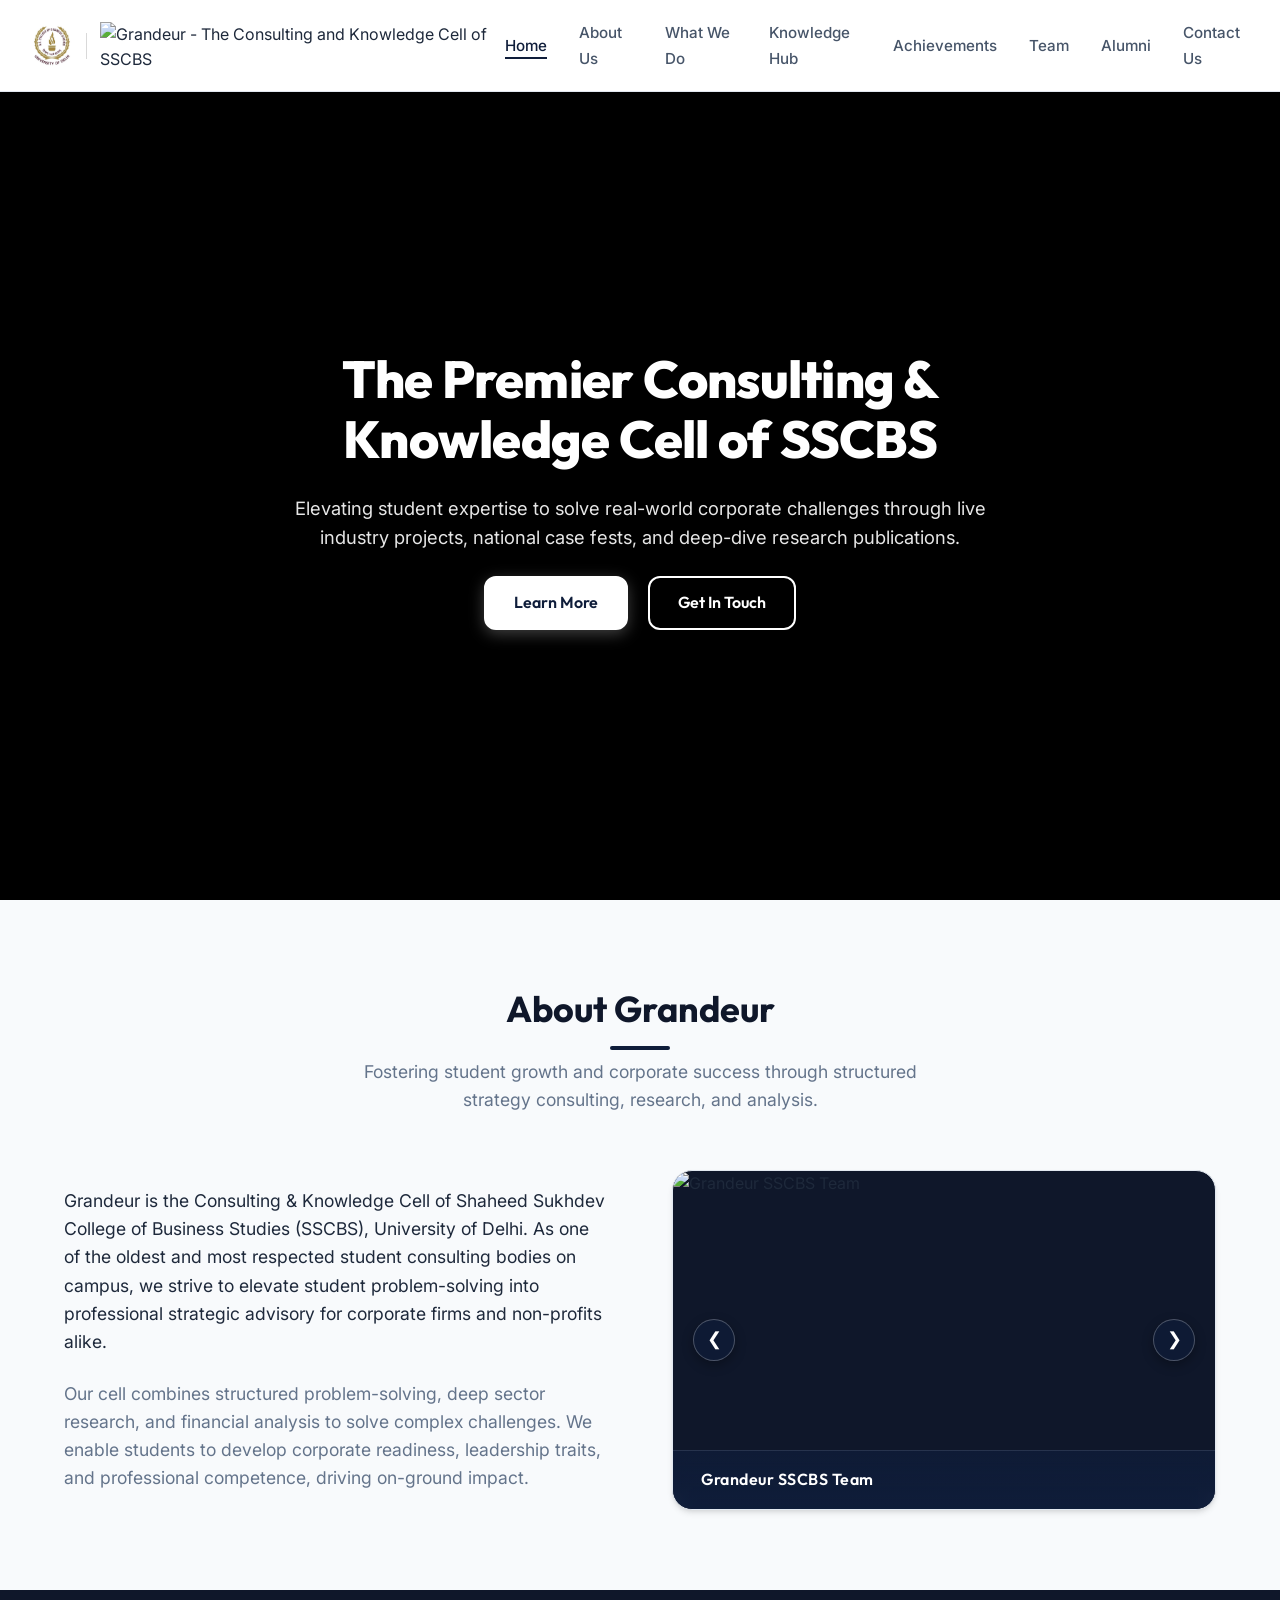
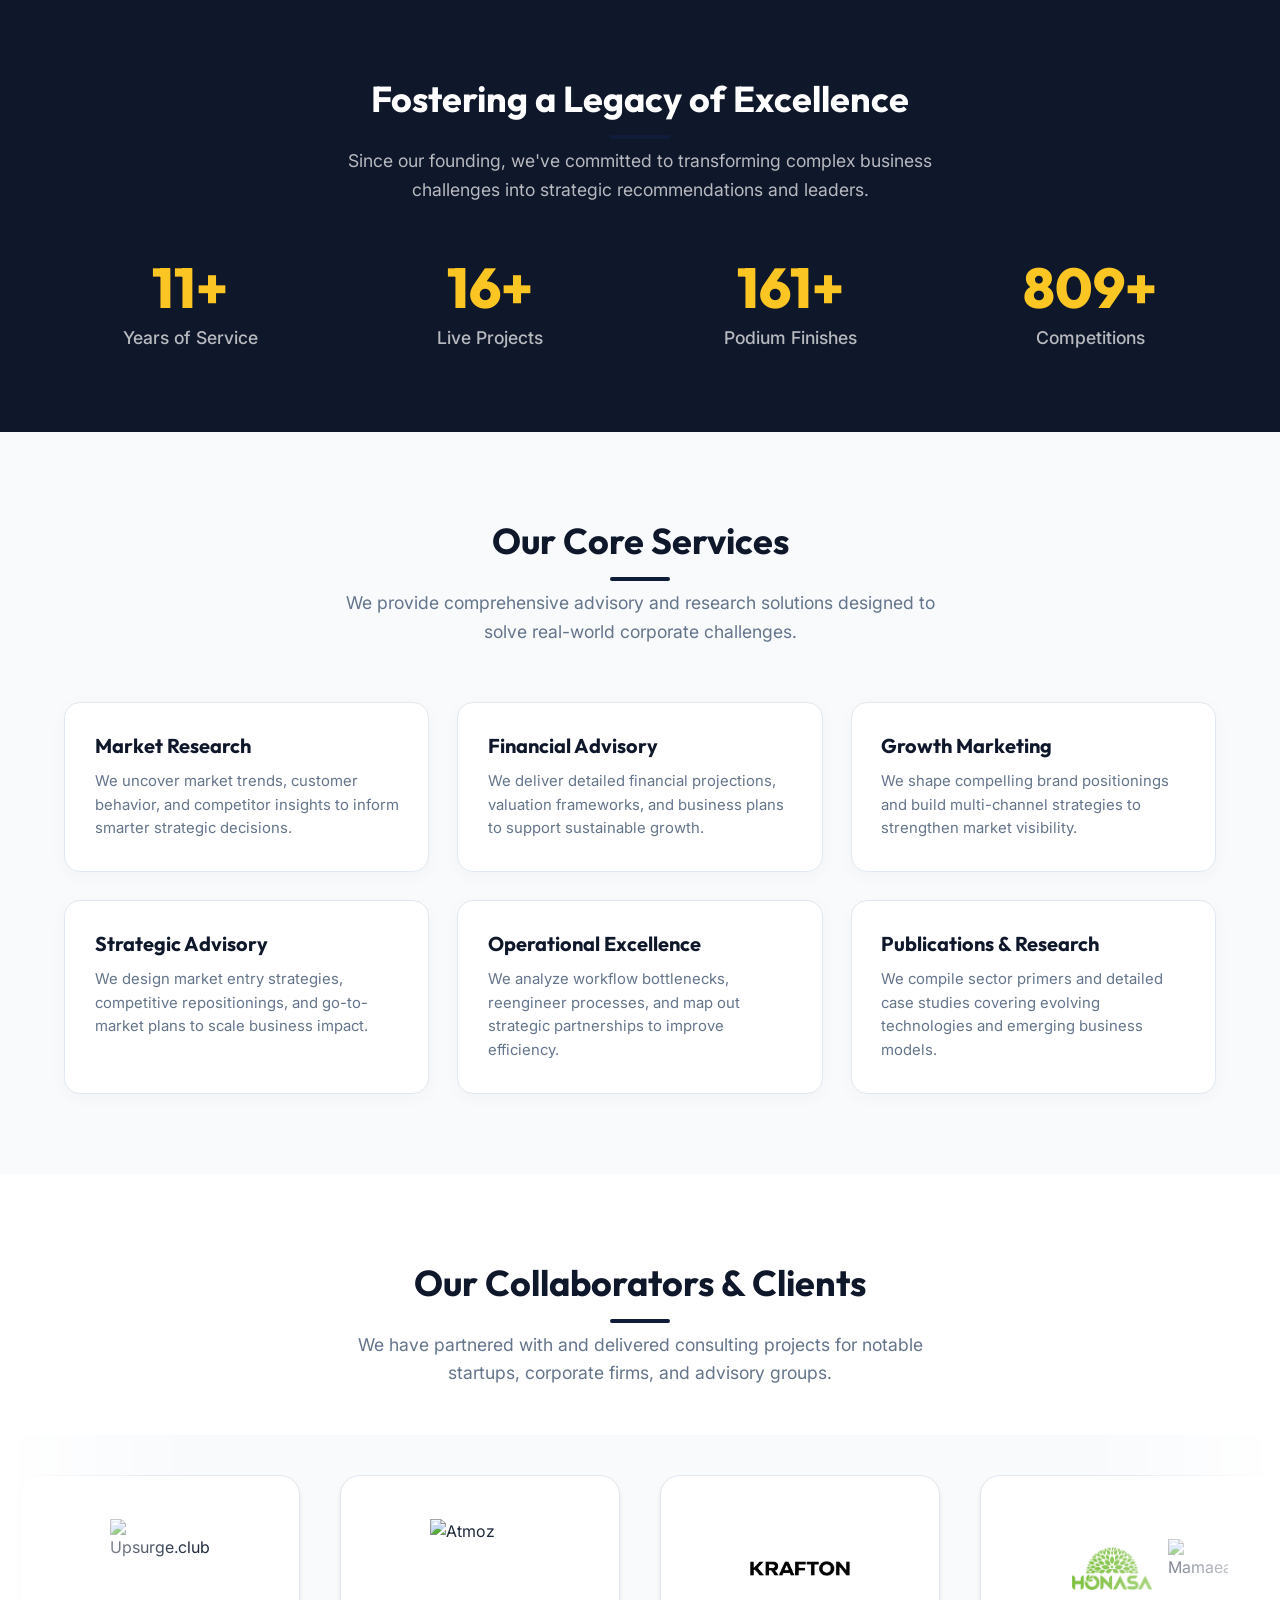
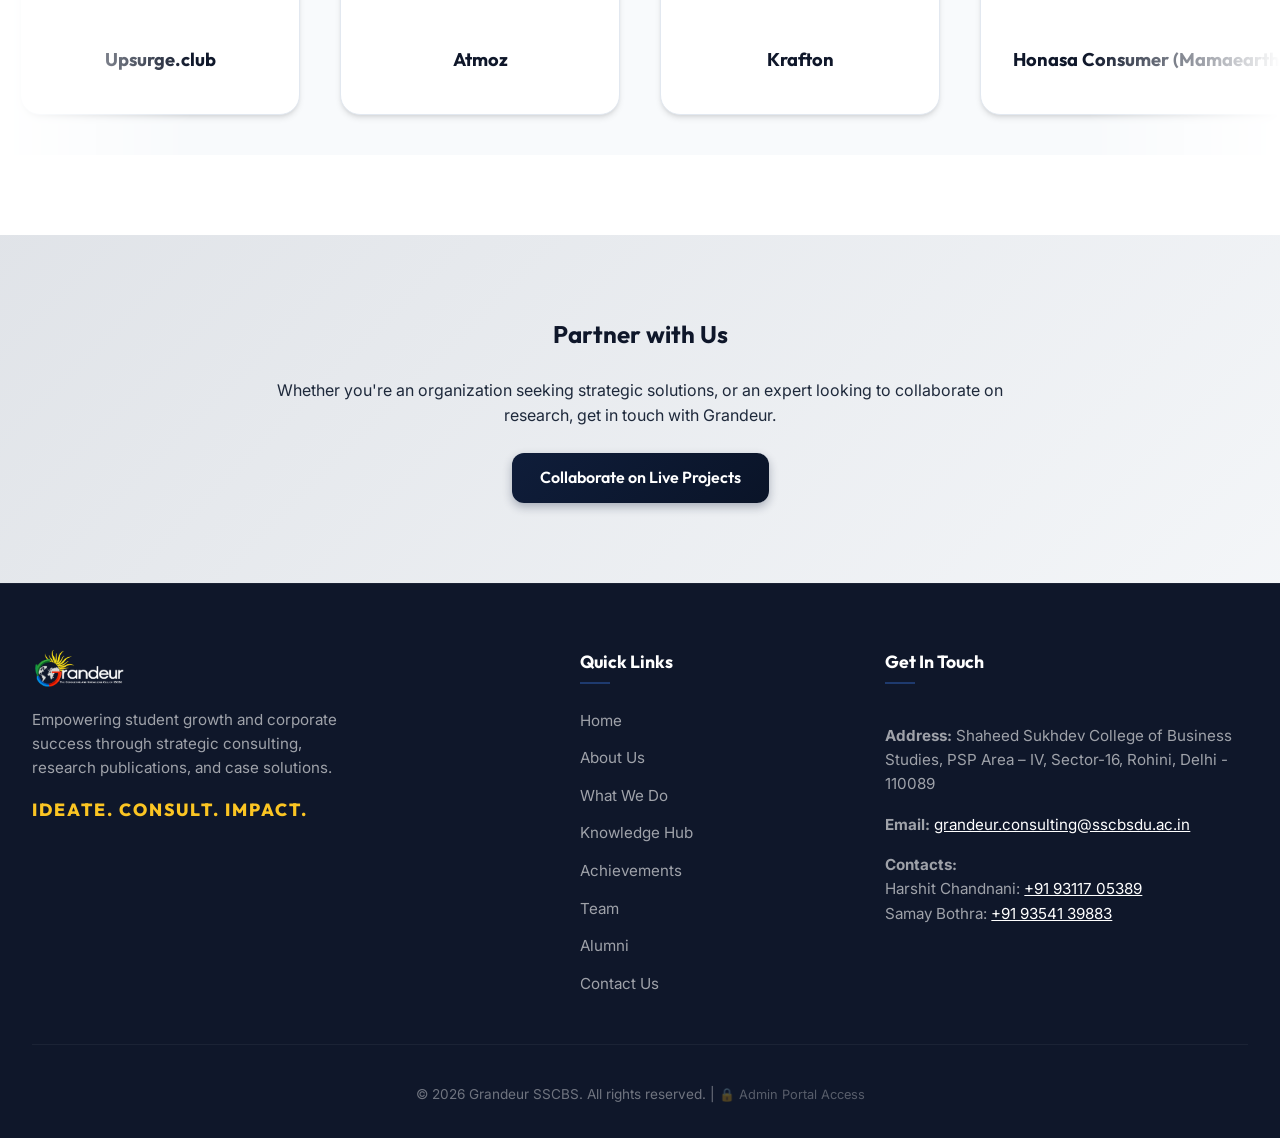
==== commit 5fb975c1: "Update event naming to Ranneeti 10.0 across all pages and navigation links" ====
--- a/index.html
+++ b/index.html
@@ -88,7 +88,7 @@
                 <span></span>
             </button>
             <ul class="nav-links">
-                <li><a href="ranneeti.html" class="nav-link nav-link-ranneeti"><span class="nav-live-dot"></span>⚔️ Ranneeti '26</a></li>
+                <li><a href="ranneeti.html" class="nav-link nav-link-ranneeti"><span class="nav-live-dot"></span>⚔️ Ranneeti 10.0</a></li>
                 <li><a href="index.html" class="nav-link active">Home</a></li>
                 <li><a href="about-us.html" class="nav-link">About Us</a></li>
                 <li><a href="what-we-do.html" class="nav-link">What We Do</a></li>
@@ -509,7 +509,7 @@
             <div class="footer-links">
                 <h3>Quick Links</h3>
                 <ul>
-                    <li><a href="ranneeti.html" style="color: #fbc523; font-weight:700;">⚔️ Ranneeti '26</a></li>
+                    <li><a href="ranneeti.html" style="color: #fbc523; font-weight:700;">⚔️ Ranneeti 10.0</a></li>
                     <li><a href="index.html">Home</a></li>
                     <li><a href="about-us.html">About Us</a></li>
                     <li><a href="what-we-do.html">What We Do</a></li>
--- a/style.css
+++ b/style.css
@@ -64,28 +64,21 @@
     transition: var(--transition);
 }
 
-/* Announcement Banner */
+/* Announcement Banner - Ultra-Sleek Modern Design */
 .top-announcement-bar {
-    position: fixed;
-    top: 0;
-    left: 0;
+    position: relative;
     width: 100%;
     z-index: 1001;
-    background: linear-gradient(135deg, #071126 0%, #0f1d3a 40%, #172b54 100%);
+    background: linear-gradient(90deg, #050d1e 0%, #0d1e3d 40%, #162c56 70%, #050d1e 100%);
     color: #ffffff;
-    padding: 0.5rem 1rem;
-    font-size: 0.88rem;
-    box-shadow: 0 2px 10px rgba(0, 0, 0, 0.2);
-    border-bottom: 1px solid rgba(212, 175, 55, 0.35);
+    padding: 0.35rem 1rem;
+    font-size: 0.85rem;
+    border-bottom: 1px solid rgba(212, 175, 55, 0.3);
     display: flex;
     align-items: center;
     justify-content: center;
-    transition: all 0.3s ease;
     box-sizing: border-box;
-}
-
-.top-announcement-bar.dismissed {
-    display: none !important;
+    overflow: hidden;
 }
 
 .announcement-container {
@@ -95,118 +88,108 @@
     display: flex;
     align-items: center;
     justify-content: center;
-    gap: 0.75rem;
 }
 
 .announcement-content {
-    display: flex;
-    align-items: center;
-    gap: 0.75rem;
-    flex-wrap: wrap;
+    display: inline-flex;
+    align-items: center;
+    gap: 0.65rem;
     justify-content: center;
 }
 
 .announcement-badge {
-    background: linear-gradient(135deg, #d4af37, #f3e5ab);
-    color: #071126;
-    font-size: 0.72rem;
-    font-weight: 700;
-    padding: 0.2rem 0.65rem;
+    background: linear-gradient(135deg, #d4af37 0%, #fef08a 100%);
+    color: #050d1e;
+    font-size: 0.68rem;
+    font-weight: 800;
+    padding: 0.15rem 0.6rem;
     border-radius: 50px;
     letter-spacing: 0.5px;
     text-transform: uppercase;
     white-space: nowrap;
-    box-shadow: 0 0 10px rgba(212, 175, 55, 0.4);
+    box-shadow: 0 0 10px rgba(212, 175, 55, 0.35);
 }
 
 .announcement-text {
     color: #e2e8f0;
     font-weight: 500;
-    font-size: 0.88rem;
+    font-size: 0.84rem;
+    white-space: nowrap;
 }
 
 .announcement-btn {
     display: inline-flex;
     align-items: center;
-    gap: 0.35rem;
-    background: linear-gradient(135deg, #d4af37 0%, #f3e5ab 100%);
-    color: #071126;
+    gap: 0.3rem;
+    background: rgba(212, 175, 55, 0.15);
+    border: 1px solid rgba(212, 175, 55, 0.5);
+    color: #fbc523;
     font-weight: 700;
-    font-size: 0.8rem;
-    padding: 0.3rem 0.85rem;
+    font-size: 0.78rem;
+    padding: 0.2rem 0.75rem;
     border-radius: 50px;
     text-decoration: none;
-    transition: all 0.2s ease;
+    transition: all 0.25s ease;
     white-space: nowrap;
 }
 
 .announcement-btn:hover {
+    background: linear-gradient(135deg, #d4af37 0%, #fbc523 100%);
+    color: #050d1e;
+    border-color: #fbc523;
+    box-shadow: 0 0 12px rgba(251, 197, 35, 0.5);
     transform: translateY(-1px);
-    box-shadow: 0 4px 12px rgba(212, 175, 55, 0.5);
-    color: #000000;
-}
-
-.announcement-close {
-    background: transparent;
-    border: none;
-    color: rgba(255, 255, 255, 0.75);
-    font-size: 1.1rem;
-    cursor: pointer;
-    padding: 0.25rem 0.5rem;
-    line-height: 1;
-    border-radius: 4px;
-    transition: all 0.2s ease;
-    display: flex;
-    align-items: center;
-    justify-content: center;
-}
-
-.announcement-close:hover {
-    color: #ffffff;
-    background: rgba(255, 255, 255, 0.15);
-}
-
-/* Adjust header and main content when announcement bar is active */
-body.has-announcement-bar .header {
-    top: 42px;
-}
-
+}
+
+.announcement-arrow {
+    display: inline-block;
+    transition: transform 0.2s ease;
+}
+
+.announcement-btn:hover .announcement-arrow {
+    transform: translateX(3px);
+}
+
+/* Adjust main content offset when announcement bar is active */
 body.has-announcement-bar .main-content {
-    margin-top: 122px;
+    margin-top: 115px;
+}
+
+@media (max-width: 1080px) {
+    body.has-announcement-bar .main-content {
+        margin-top: 105px;
+    }
 }
 
 @media (max-width: 768px) {
     .top-announcement-bar {
-        padding: 0.4rem 0.75rem;
+        padding: 0.3rem 0.5rem;
+    }
+    .announcement-content {
+        gap: 0.45rem;
+    }
+    .announcement-badge {
+        font-size: 0.62rem;
+        padding: 0.12rem 0.45rem;
     }
     .announcement-text {
-        font-size: 0.78rem;
-    }
-    .announcement-badge {
-        font-size: 0.65rem;
-        padding: 0.15rem 0.5rem;
+        font-size: 0.76rem;
     }
     .announcement-btn {
-        padding: 0.25rem 0.65rem;
+        padding: 0.15rem 0.6rem;
         font-size: 0.72rem;
     }
-    body.has-announcement-bar .header {
-        top: 46px;
-    }
     body.has-announcement-bar .main-content {
-        margin-top: 126px;
+        margin-top: 98px;
     }
 }
 
 @media (max-width: 520px) {
-    .announcement-text-extra {
+    .announcement-text-desktop {
         display: none;
     }
-    body.has-announcement-bar .header {
-        top: 50px;
-    }
     body.has-announcement-bar .main-content {
-        margin-top: 130px;
+        margin-top: 92px;
     }
 }
 
@@ -1519,98 +1502,29 @@
     overflow: hidden !important;
 }
 
-@media (max-width: 1080px) and (min-width: 769px) {
-    .nav-container {
-        padding: 1rem 1.5rem;
-    }
-    .nav-links {
-        gap: 1.25rem;
-    }
-    .nav-link {
-        font-size: 0.88rem;
-    }
-}
-
-@media (max-width: 1024px) {
-    .grid-3 {
-        grid-template-columns: repeat(2, 1fr);
-    }
-    .grid-4 {
-        grid-template-columns: repeat(2, 1fr);
-    }
-    .contact-split {
-        grid-template-columns: 1fr;
-        gap: 2.5rem;
-    }
-    .footer-container {
-        grid-template-columns: 1fr 1fr;
-        gap: 3rem;
-    }
-}
-
-@media (max-width: 768px) {
-    .section-container {
-        padding: 0 1.25rem;
-    }
-
-    .grid, .stats-grid, .values-grid {
-        gap: 1.5rem !important;
-    }
-
-    .grid-2, .grid-3, .grid-4 {
-        grid-template-columns: 1fr;
-    }
-    
-    .span-2-desktop {
-        grid-column: auto;
-    }
-    
-    .section {
-        padding: 3rem 1rem;
-    }
-    
-    .section-header {
-        margin-bottom: 2rem;
-    }
-    
-    .section-header h2 {
-        font-size: clamp(1.5rem, 5vw, 2rem);
-    }
-    
+@media (max-width: 1080px) {
+    .header {
+        position: absolute !important;
+        top: 0;
+        left: 0;
+        width: 100%;
+        box-shadow: none !important;
+    }
+
+    .main-content {
+        margin-top: 70px !important;
+    }
+
+    body.has-announcement-bar .main-content {
+        margin-top: 110px !important;
+    }
+
     .nav-container {
         padding: 0.75rem 1.25rem;
     }
     
-    .logo-img {
-        height: 36px;
-    }
-    .sscbs-logo-img {
-        height: 32px;
-    }
-    .logo-divider {
-        height: 20px;
-    }
-    
-    .main-content {
-        margin-top: 60px;
-    }
-    
-    .hero-home {
-        min-height: calc(100vh - 60px);
-        padding: 3.5rem 1rem;
-    }
-    
-    .hero {
-        padding: 3.25rem 1.25rem 2.5rem;
-        min-height: auto;
-    }
-    
-    .hero h1 {
-        font-size: clamp(1.75rem, 6vw, 2.35rem);
-    }
-    
-    .hero p {
-        font-size: 0.98rem;
+    .menu-toggle {
+        display: flex !important;
     }
     
     .nav-links {
@@ -1626,7 +1540,7 @@
         padding: 0 1.5rem;
         box-shadow: 0 10px 30px rgba(0, 0, 0, 0.25);
         border-top: 1px solid rgba(255, 255, 255, 0.1);
-        gap: 1rem;
+        gap: 0.75rem;
         align-items: flex-start;
         opacity: 0;
         visibility: hidden;
@@ -1651,6 +1565,7 @@
         width: 100%;
         padding: 0.6rem 0;
         font-size: 1.05rem;
+        border-bottom: 1px solid rgba(255, 255, 255, 0.05);
     }
     
     .nav-links .nav-link:hover, .nav-links .nav-link.active {
@@ -1679,8 +1594,85 @@
         color: #0f1d3a !important;
     }
     
-    .menu-toggle {
-        display: flex;
+    /* Mobile drawer Ranneeti link highlight */
+    .nav-links .nav-link-ranneeti {
+        width: 100%;
+        justify-content: center;
+        margin-bottom: 0.5rem;
+        padding: 0.65rem 1.25rem !important;
+        font-size: 1rem !important;
+        background: linear-gradient(135deg, rgba(251, 197, 35, 0.25) 0%, rgba(212, 175, 55, 0.45) 100%) !important;
+        border: 1px solid #fbc523 !important;
+        color: #ffffff !important;
+        border-radius: 50px !important;
+        box-shadow: 0 0 12px rgba(251, 197, 35, 0.35) !important;
+    }
+    
+    .nav-links .nav-link-ranneeti.active {
+        background: linear-gradient(135deg, #fbc523 0%, #d4af37 100%) !important;
+        color: #071126 !important;
+    }
+}
+
+@media (max-width: 768px) {
+    .section-container {
+        padding: 0 1.25rem;
+    }
+
+    .grid, .stats-grid, .values-grid {
+        gap: 1.5rem !important;
+    }
+
+    .grid-2, .grid-3, .grid-4 {
+        grid-template-columns: 1fr;
+    }
+    
+    .span-2-desktop {
+        grid-column: auto;
+    }
+    
+    .section {
+        padding: 3rem 1rem;
+    }
+    
+    .section-header {
+        margin-bottom: 2rem;
+    }
+    
+    .section-header h2 {
+        font-size: clamp(1.5rem, 5vw, 2rem);
+    }
+    
+    .logo-img {
+        height: 36px;
+    }
+    .sscbs-logo-img {
+        height: 32px;
+    }
+    .logo-divider {
+        height: 20px;
+    }
+    
+    .main-content {
+        margin-top: 60px;
+    }
+    
+    .hero-home {
+        min-height: calc(100vh - 60px);
+        padding: 3.5rem 1rem;
+    }
+    
+    .hero {
+        padding: 3.25rem 1.25rem 2.5rem;
+        min-height: auto;
+    }
+    
+    .hero h1 {
+        font-size: clamp(1.75rem, 6vw, 2.35rem);
+    }
+    
+    .hero p {
+        font-size: 0.98rem;
     }
     
     /* Mobile Horizontally Scrollable Filter Buttons */
@@ -4103,45 +4095,185 @@
     color: var(--text-muted);
 }
 
-/* Responsive adjustments */
+/* Responsive adjustments & Mobile Optimization */
 @media (max-width: 768px) {
+    .top-announcement-bar {
+        padding: 0.4rem 0.75rem;
+    }
+    .announcement-container {
+        gap: 0.45rem;
+    }
+    .announcement-text {
+        font-size: 0.78rem;
+        text-align: center;
+        line-height: 1.35;
+    }
+    .announcement-badge {
+        font-size: 0.65rem;
+        padding: 0.15rem 0.55rem;
+    }
+    .announcement-btn {
+        padding: 0.25rem 0.7rem;
+        font-size: 0.74rem;
+        min-height: 32px;
+    }
+    body.has-announcement-bar .header {
+        top: 44px;
+    }
+    body.has-announcement-bar .main-content {
+        margin-top: 124px;
+    }
+
     .ranneeti-hero {
-        padding: 3rem 1.25rem 2rem;
+        padding: 3.25rem 1rem 2.25rem;
+    }
+    .ranneeti-badge {
+        font-size: 0.75rem;
+        padding: 0.35rem 0.85rem;
+        white-space: normal;
+        text-align: center;
+        line-height: 1.4;
+        max-width: 100%;
     }
     .ranneeti-hero-title {
-        font-size: 2.5rem;
+        font-size: clamp(2.1rem, 7.5vw, 3rem);
     }
     .ranneeti-hero-subtitle {
         font-size: 1.1rem;
     }
+    .ranneeti-hero-desc {
+        font-size: 0.95rem;
+        padding: 0 0.25rem;
+        margin-bottom: 1.75rem;
+    }
+    .ranneeti-countdown-wrapper {
+        padding: 1.5rem 0.85rem;
+        margin-bottom: 2rem;
+    }
+    .countdown-header-title {
+        font-size: 1.05rem;
+        letter-spacing: 0.8px;
+    }
     .countdown-grid {
-        grid-template-columns: repeat(2, 1fr);
+        grid-template-columns: repeat(4, 1fr);
+        gap: 0.5rem;
+        max-width: 100%;
+    }
+    .timer-card {
+        padding: 0.85rem 0.2rem;
+        border-radius: 12px;
+    }
+    .timer-num {
+        font-size: 1.8rem;
+    }
+    .timer-unit {
+        font-size: 0.65rem;
+        letter-spacing: 1px;
+    }
+    .ranneeti-urgency-banner {
+        font-size: 0.82rem;
+        padding: 0.55rem 0.85rem;
+        width: 100%;
+        justify-content: center;
+        text-align: center;
+        box-sizing: border-box;
+    }
+    .ranneeti-hero-cta {
+        flex-direction: column;
+        width: 100%;
         gap: 0.75rem;
     }
+    .ranneeti-hero-cta .btn-gold,
+    .ranneeti-hero-cta .btn-outline {
+        width: 100%;
+        justify-content: center;
+        text-align: center;
+        box-sizing: border-box;
+        padding: 0.85rem 1.25rem;
+        font-size: 0.98rem;
+    }
+    .ranneeti-form-section {
+        padding: 2.5rem 1rem;
+    }
+    .form-embed-card {
+        padding: 0.5rem;
+        border-radius: 14px;
+        -webkit-overflow-scrolling: touch;
+    }
+    .ranneeti-form-iframe {
+        min-height: 950px;
+    }
+    .ranneeti-highlights-grid,
+    .ranneeti-gallery-grid {
+        grid-template-columns: 1fr;
+        gap: 1.25rem;
+    }
+}
+
+@media (max-width: 520px) {
+    .announcement-text-extra {
+        display: none;
+    }
+    body.has-announcement-bar .header {
+        top: 48px;
+    }
+    body.has-announcement-bar .main-content {
+        margin-top: 128px;
+    }
+    .ranneeti-hero {
+        padding: 2.5rem 0.85rem 1.75rem;
+    }
+    .ranneeti-hero-title {
+        font-size: 2rem;
+    }
+    .countdown-grid {
+        grid-template-columns: repeat(4, 1fr);
+        gap: 0.35rem;
+    }
+    .timer-card {
+        padding: 0.75rem 0.15rem;
+    }
     .timer-num {
-        font-size: 2rem;
-    }
-    .ranneeti-urgency-banner {
-        font-size: 0.8rem;
-        padding: 0.5rem 1rem;
+        font-size: 1.55rem;
+    }
+    .timer-unit {
+        font-size: 0.6rem;
+        letter-spacing: 0.5px;
     }
     .ranneeti-form-iframe {
-        min-height: 1200px;
-    }
-}
-
-@media (max-width: 480px) {
-    .countdown-grid {
-        grid-template-columns: repeat(2, 1fr);
-    }
-    .ranneeti-hero-title {
-        font-size: 2.1rem;
-    }
-}
-
-
-
-
-
-
-
+        min-height: 900px;
+    }
+    .form-fallback-container .btn {
+        width: 100%;
+        justify-content: center;
+    }
+}
+
+@media (max-width: 380px) {
+    .top-announcement-bar {
+        padding: 0.35rem 0.5rem;
+    }
+    .announcement-badge {
+        font-size: 0.6rem;
+        padding: 0.1rem 0.4rem;
+    }
+    .announcement-text {
+        font-size: 0.72rem;
+    }
+    body.has-announcement-bar .header {
+        top: 42px;
+    }
+    body.has-announcement-bar .main-content {
+        margin-top: 122px;
+    }
+    .timer-num {
+        font-size: 1.4rem;
+    }
+}
+
+
+
+
+
+
+
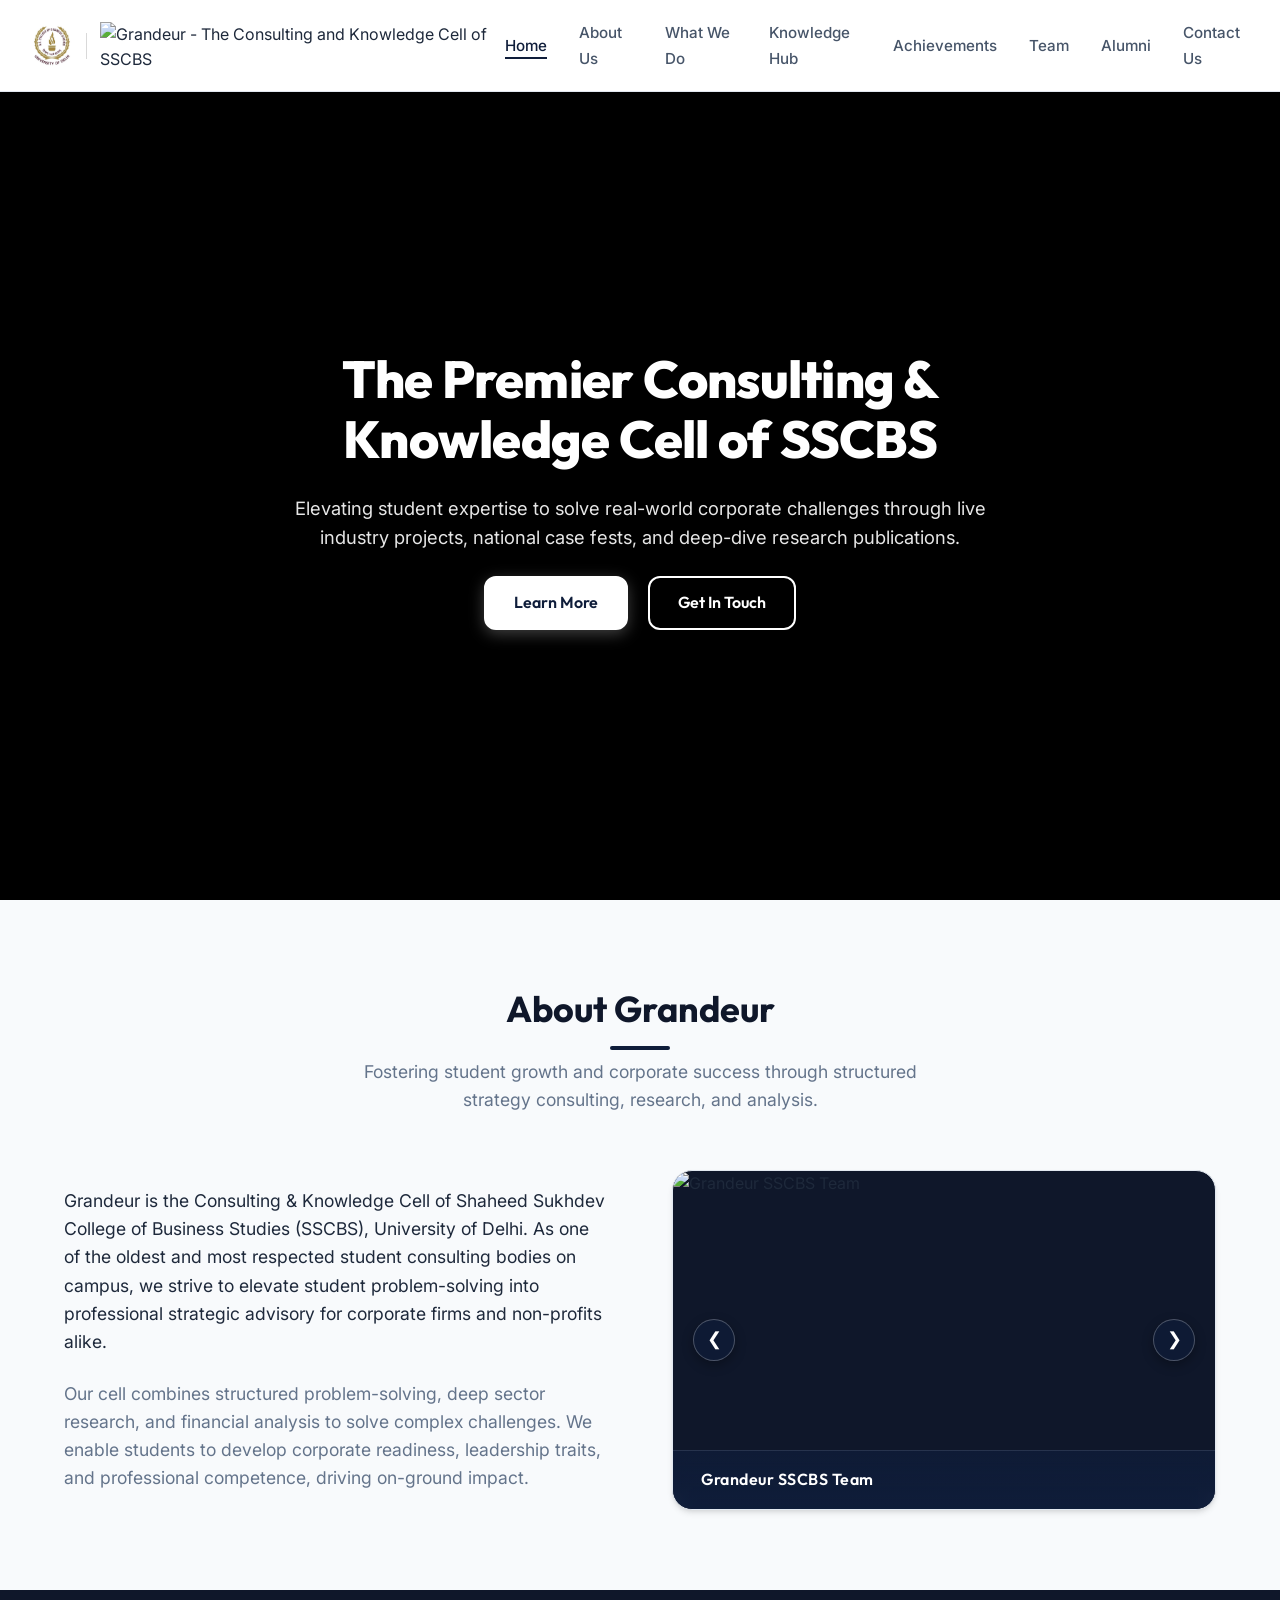
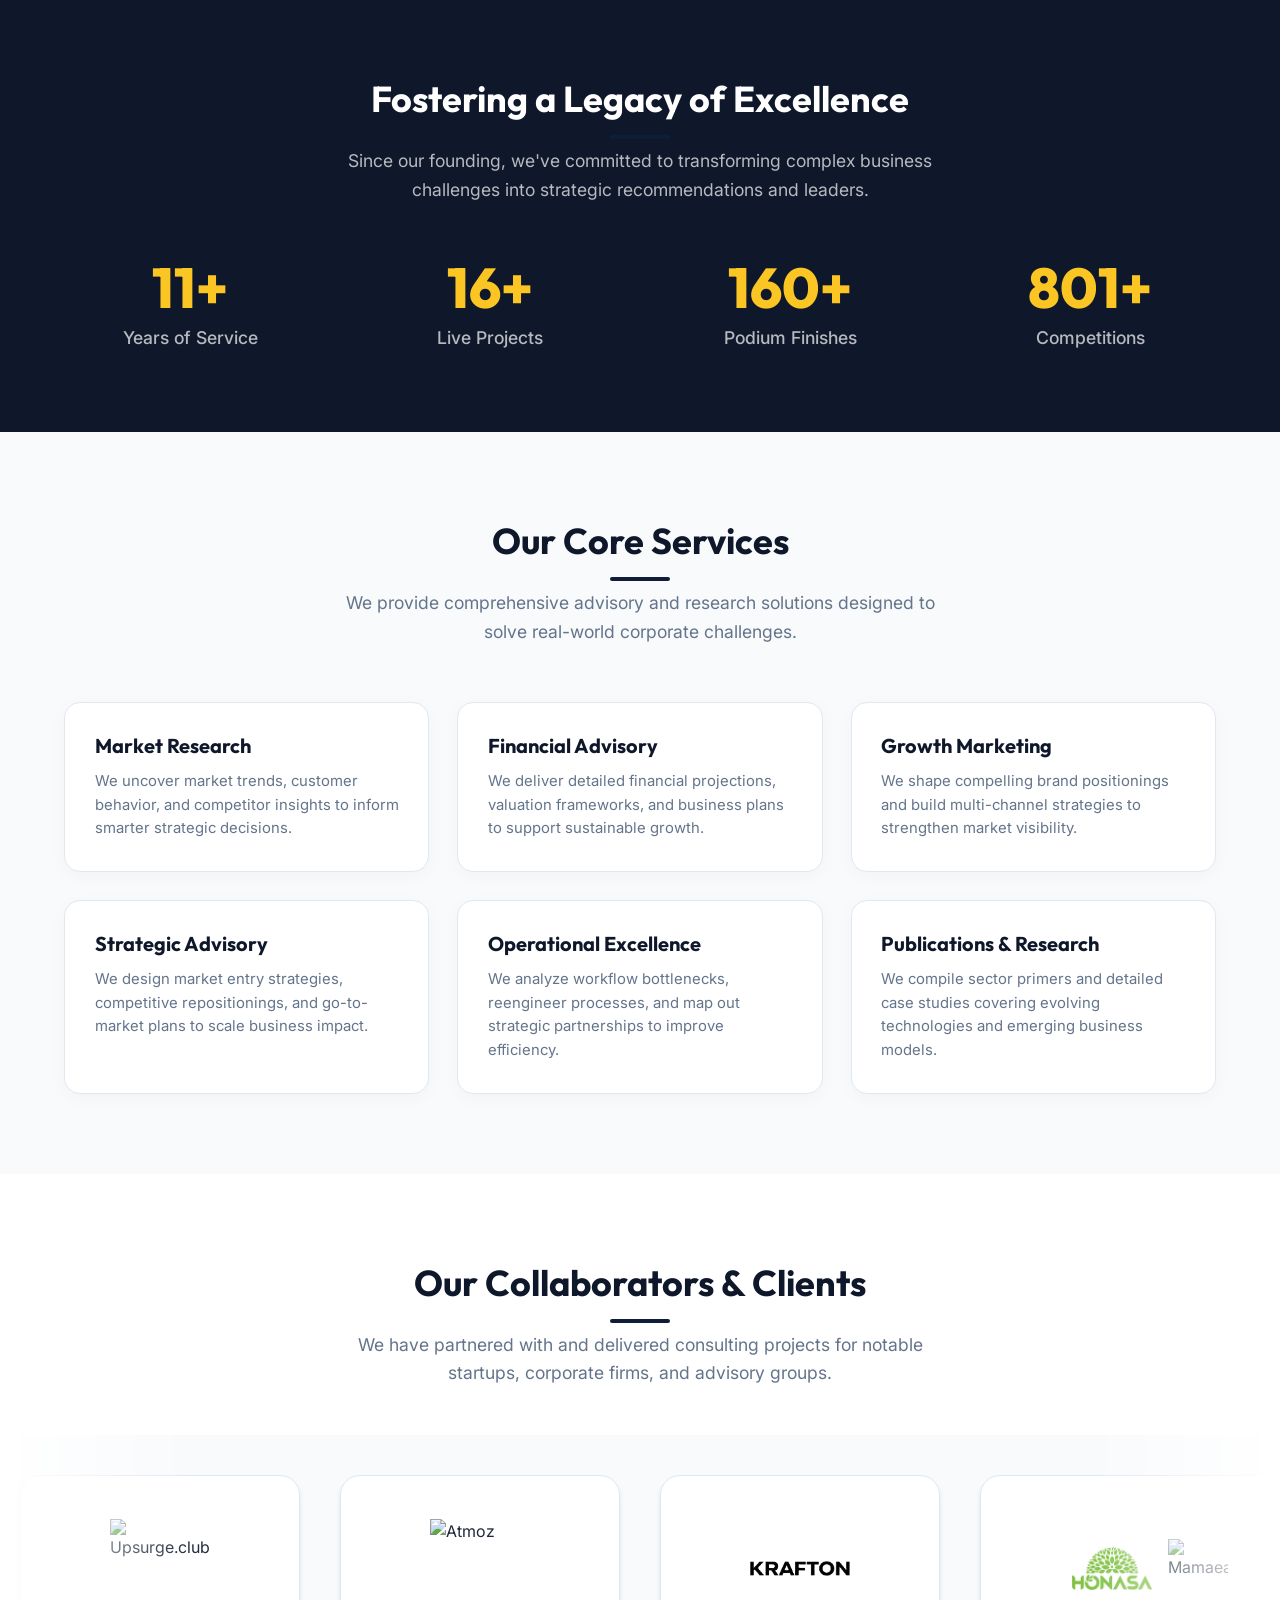
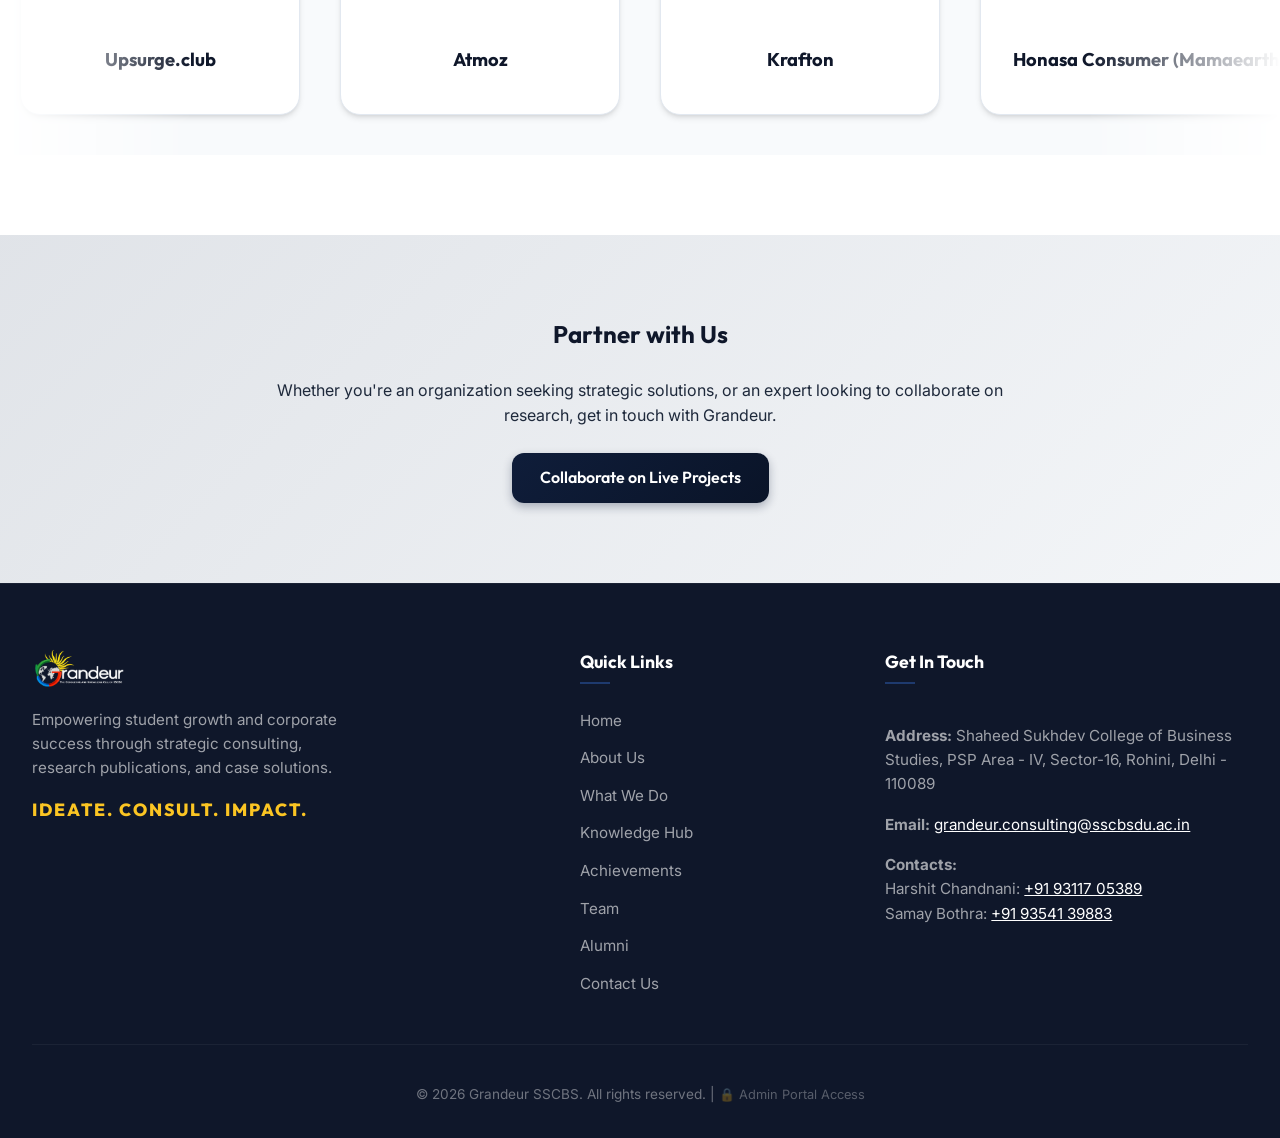
==== commit 0dc362a1: "Replace all em dashes and en dashes with standard hyphens and commas across all website files" ====
--- a/index.html
+++ b/index.html
@@ -522,7 +522,7 @@
             </div>
             <div class="footer-contact">
                 <h3>Get In Touch</h3>
-                <span><strong>Address:</strong> Shaheed Sukhdev College of Business Studies, PSP Area – IV, Sector-16, Rohini, Delhi - 110089</span>
+                <span><strong>Address:</strong> Shaheed Sukhdev College of Business Studies, PSP Area - IV, Sector-16, Rohini, Delhi - 110089</span>
                 <span><strong>Email:</strong> <a href="mailto:grandeur.consulting@sscbsdu.ac.in" style="color: #ffffff; text-decoration: underline;">grandeur.consulting@sscbsdu.ac.in</a></span>
                 <span><strong>Contacts:</strong><br>Harshit Chandnani: <a href="tel:+919311705389" style="color: #ffffff; text-decoration: underline;">+91 93117 05389</a><br>Samay Bothra: <a href="tel:+919354139883" style="color: #ffffff; text-decoration: underline;">+91 93541 39883</a></span>
             </div>
--- a/style.css
+++ b/style.css
@@ -3838,13 +3838,11 @@
 
 /* Countdown Section */
 .ranneeti-countdown-wrapper {
-    background: rgba(15, 29, 58, 0.65);
-    backdrop-filter: blur(16px);
-    -webkit-backdrop-filter: blur(16px);
-    border: 1px solid rgba(212, 175, 55, 0.4);
+    background: linear-gradient(135deg, #091224 0%, #0f1d3a 60%, #172b54 100%);
+    border: 1px solid rgba(212, 175, 55, 0.45);
     border-radius: var(--radius-lg);
     padding: 2.25rem 1.5rem;
-    box-shadow: 0 15px 35px rgba(0, 0, 0, 0.35), inset 0 1px 0 rgba(255, 255, 255, 0.12);
+    box-shadow: 0 15px 35px rgba(15, 29, 58, 0.25), inset 0 1px 0 rgba(255, 255, 255, 0.12);
     margin-bottom: 2.5rem;
 }
 
@@ -3870,17 +3868,18 @@
 }
 
 .timer-card {
-    background: linear-gradient(145deg, rgba(255, 255, 255, 0.1) 0%, rgba(255, 255, 255, 0.03) 100%);
-    border: 1px solid rgba(212, 175, 55, 0.3);
+    background: linear-gradient(145deg, #0f1d3a 0%, #1a2e56 100%);
+    border: 1px solid rgba(212, 175, 55, 0.35);
     border-radius: 16px;
     padding: 1.2rem 0.5rem;
     text-align: center;
-    box-shadow: 0 8px 20px rgba(0, 0, 0, 0.25);
+    box-shadow: 0 8px 20px rgba(0, 0, 0, 0.3);
     transition: transform 0.2s ease, border-color 0.2s ease;
 }
 
 .timer-card:hover {
     border-color: #fbc523;
+    box-shadow: 0 8px 25px rgba(251, 197, 35, 0.25);
     transform: translateY(-2px);
 }
 
@@ -3903,7 +3902,7 @@
 }
 
 .ranneeti-urgency-banner {
-    background: linear-gradient(135deg, rgba(239, 68, 68, 0.18), rgba(212, 175, 55, 0.18));
+    background: linear-gradient(135deg, rgba(15, 29, 58, 0.9) 0%, rgba(23, 43, 84, 0.9) 100%);
     border: 1px dashed rgba(251, 197, 35, 0.55);
     border-radius: 50px;
     padding: 0.7rem 1.4rem;
